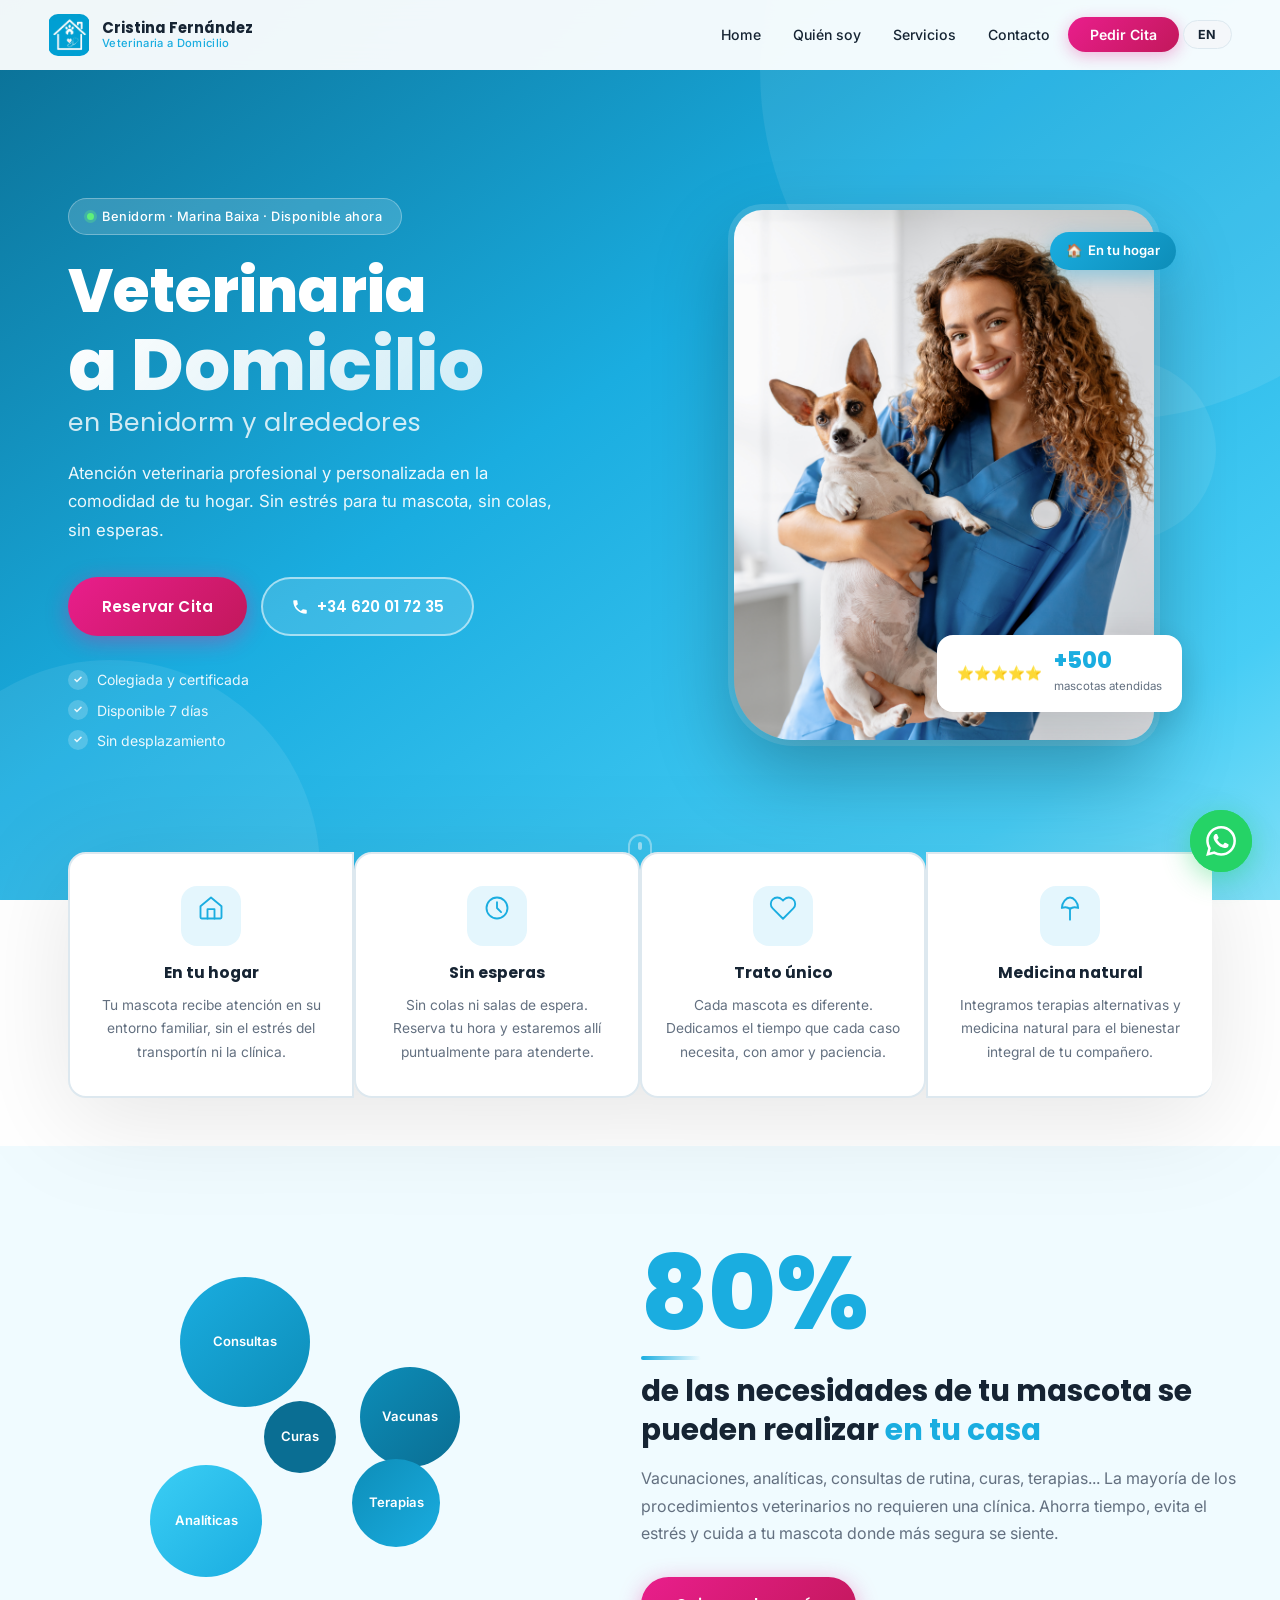
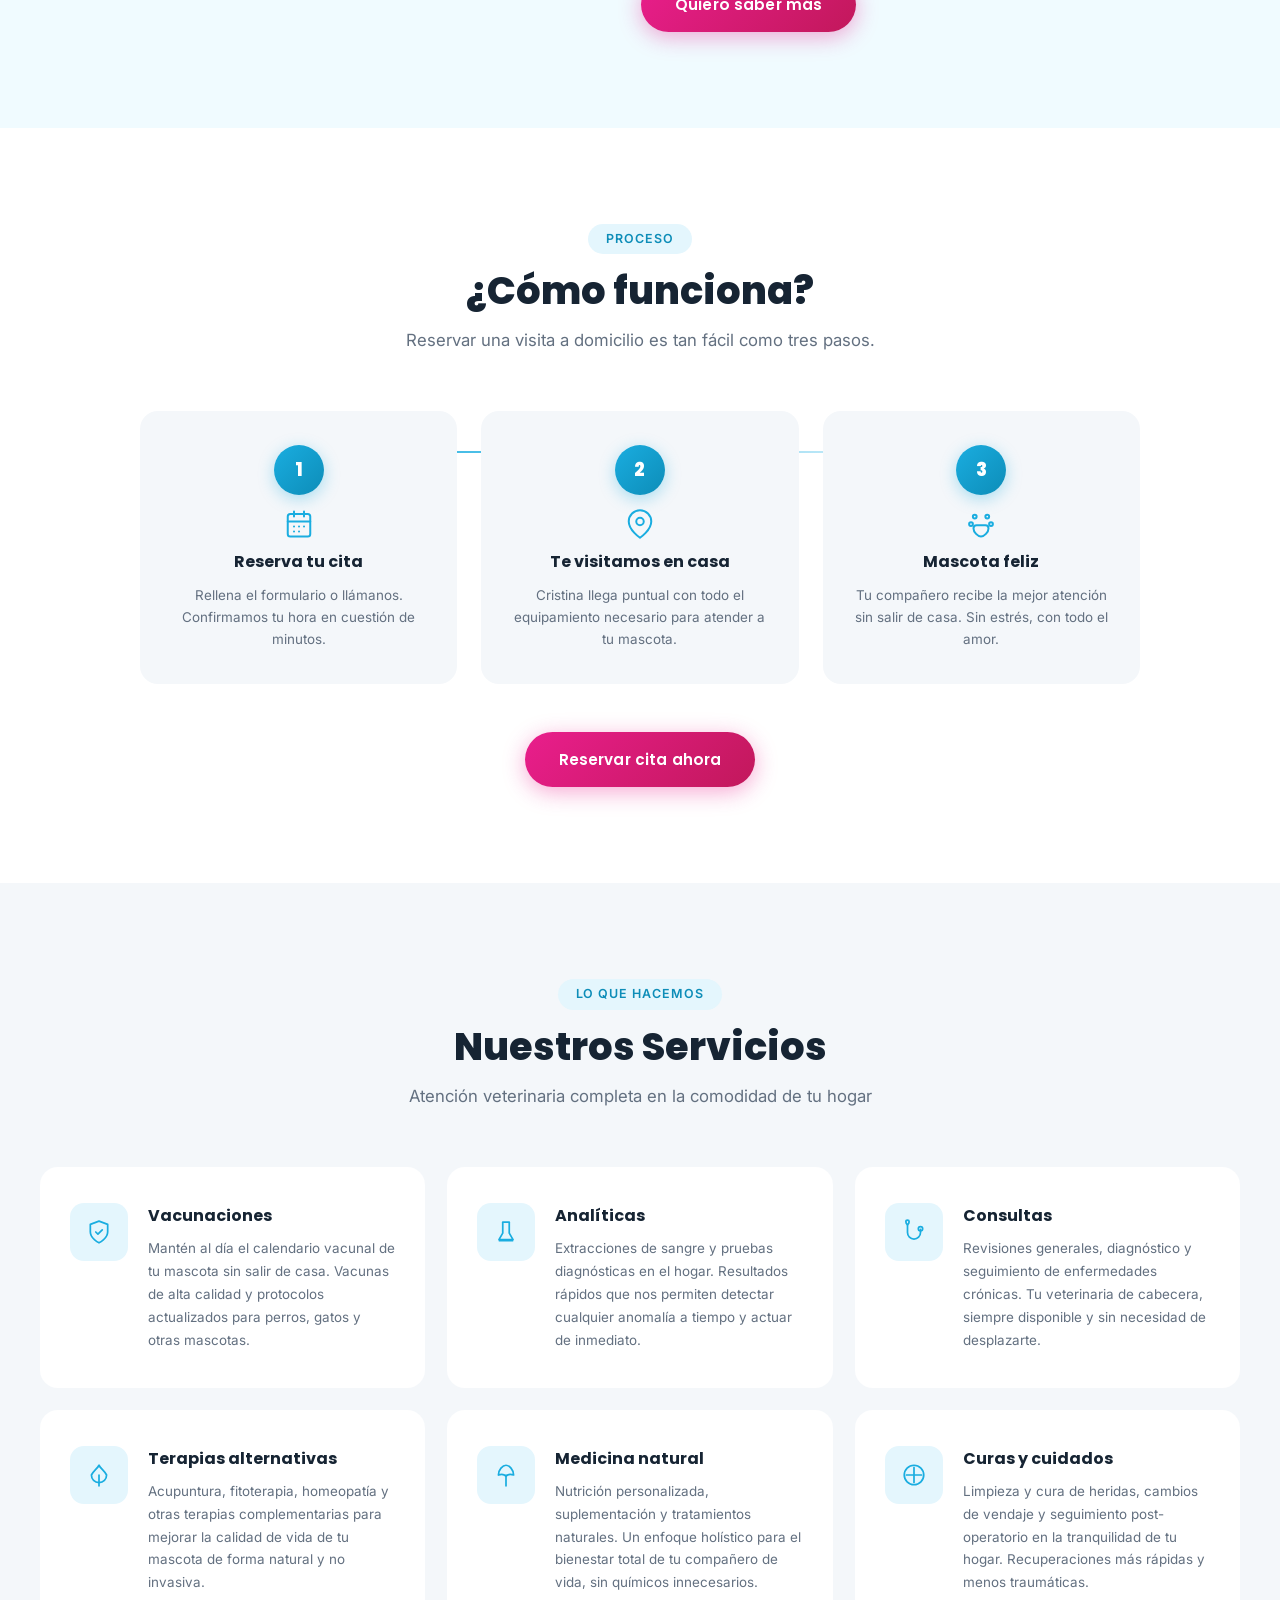
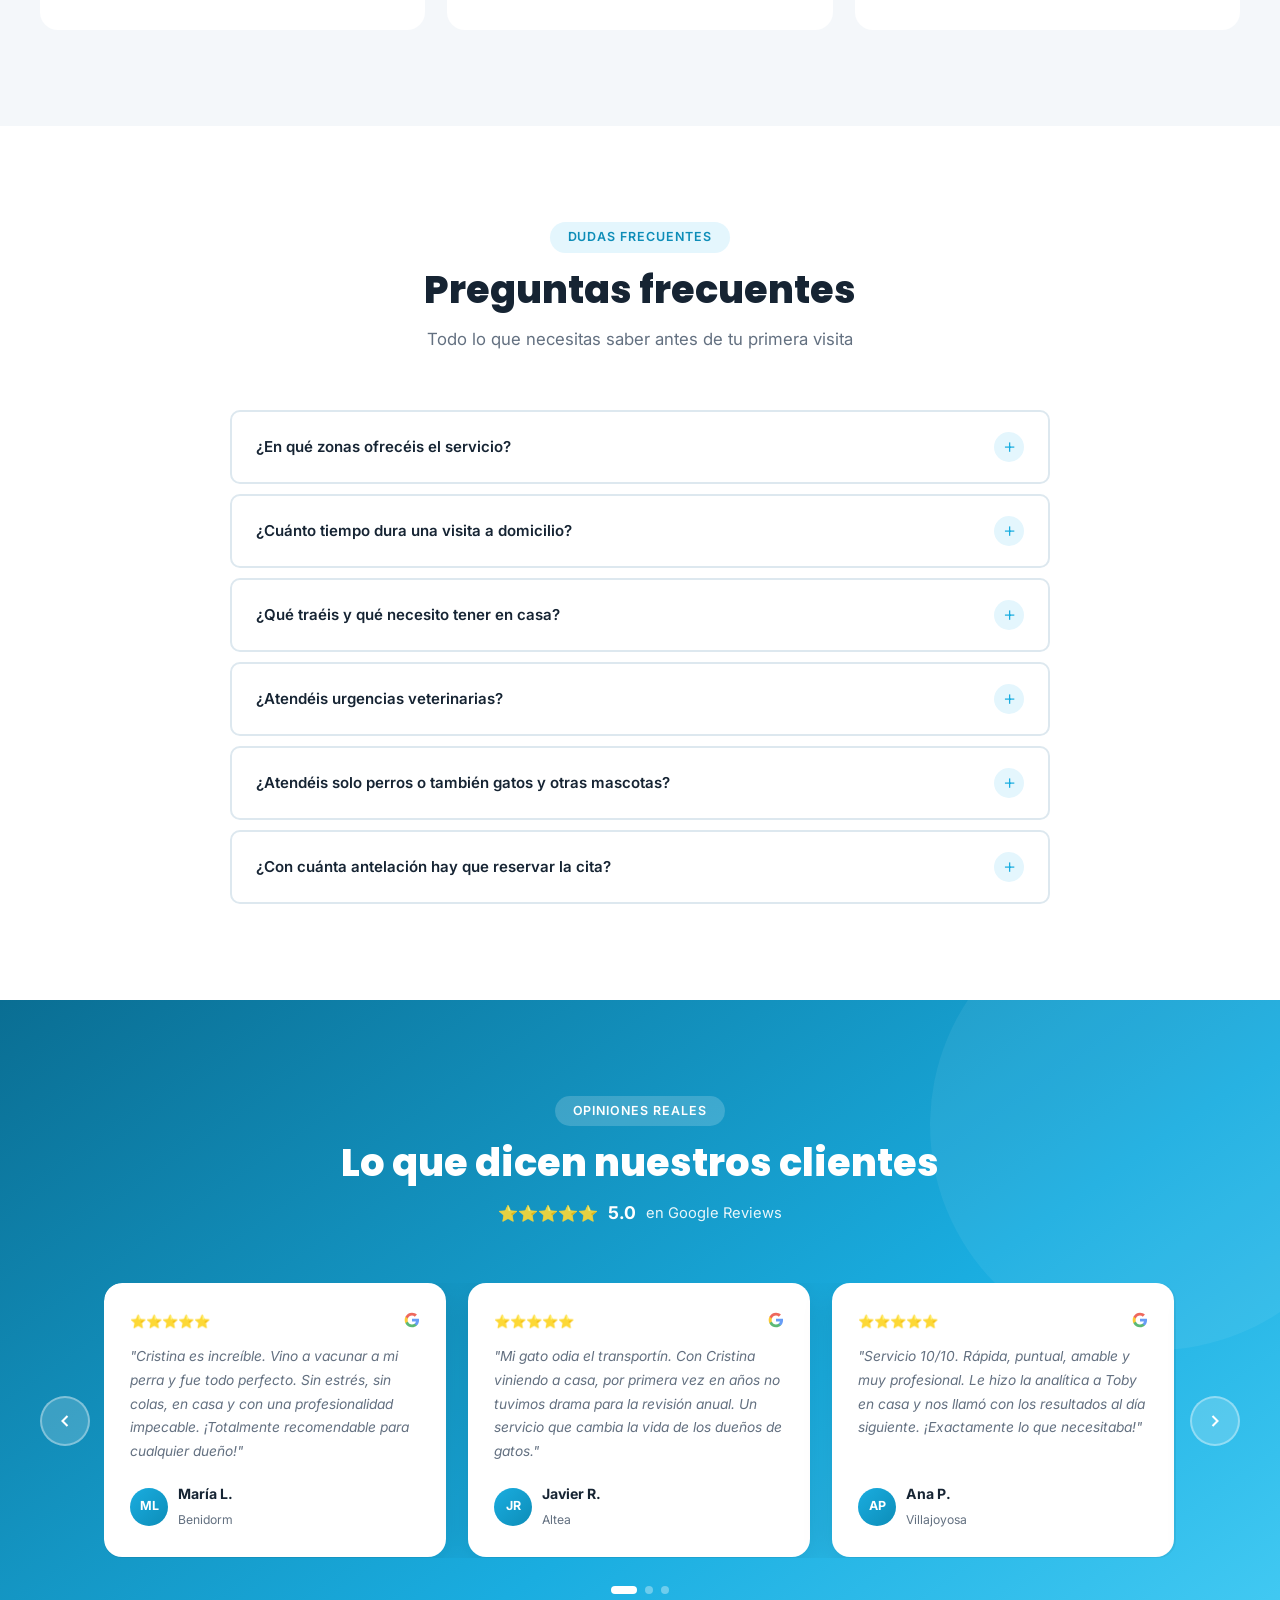
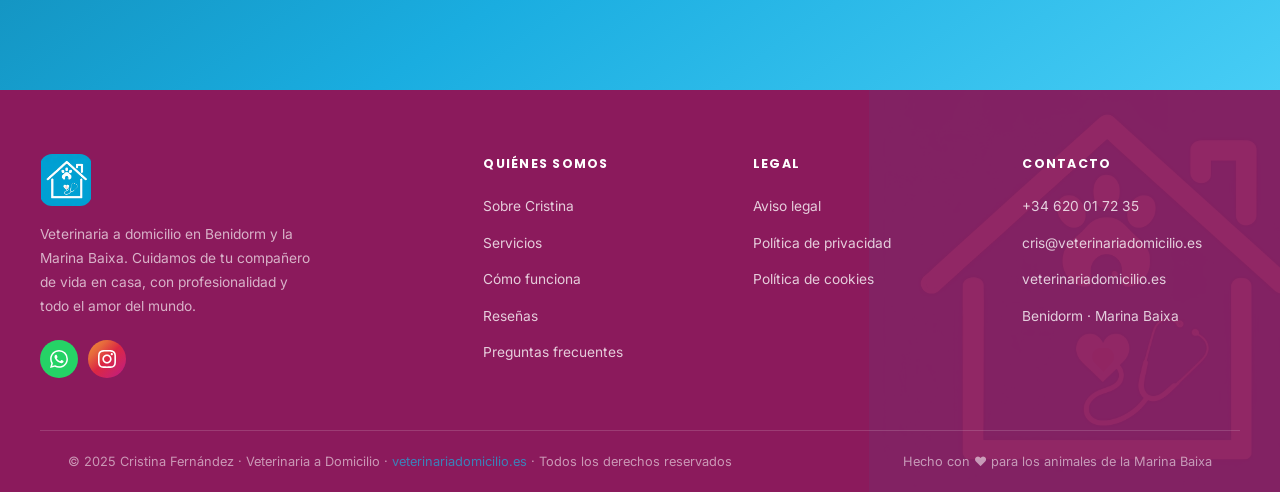
==== index.html @ 1b83cecb "Replace emoji icons with professional SVG line icons" ====
<!DOCTYPE html>
<html lang="es">
<head>
  <meta charset="UTF-8">
  <meta name="viewport" content="width=device-width, initial-scale=1.0">
  <title>Veterinaria a Domicilio Benidorm | Cristina Fernández | Marina Baixa</title>
  <meta name="description" content="Veterinaria a domicilio en Benidorm, Altea, Calpe, Villajoyosa y Marina Baixa. Consultas, vacunaciones, analíticas, terapias alternativas. Cristina Fernández. +34 620 01 72 35">
  <meta name="keywords" content="veterinaria domicilio benidorm, veterinaria casa benidorm, vets al home benidorm, veterinaria altea, veterinaria calpe, marina baixa">
  <meta property="og:title" content="Veterinaria a Domicilio Benidorm | Cristina Fernández">
  <meta property="og:description" content="Atención veterinaria profesional en la comodidad de tu hogar. Sin estrés para tu mascota.">
  <meta property="og:image" content="img/cristina.jpg">
  <link rel="canonical" href="https://www.veterinariadomicilio.es">
  <link rel="preconnect" href="https://fonts.googleapis.com">
  <link rel="preconnect" href="https://fonts.gstatic.com" crossorigin>
  <link href="https://fonts.googleapis.com/css2?family=Poppins:wght@300;400;500;600;700;800&family=Inter:wght@300;400;500;600&display=swap" rel="stylesheet">
  <link rel="stylesheet" href="css/style.css">
</head>
<body>

  <!-- ===== NAVBAR ===== -->
  <nav class="navbar" id="navbar">
    <div class="nav-container">
      <a href="#inicio" class="nav-logo">
        <img src="img/logo.jpg" alt="Veterinaria a Domicilio" class="logo-img">
        <div class="logo-text">
          <span class="logo-name">Cristina Fernández</span>
          <span class="logo-sub">Veterinaria a Domicilio</span>
        </div>
      </a>
      <ul class="nav-links" id="navLinks">
        <li><a href="index.html" data-es="Home" data-en="Home">Home</a></li>
        <li><a href="quien-soy.html" data-es="Quién soy" data-en="About me">Quién soy</a></li>
        <li><a href="servicios.html" data-es="Servicios" data-en="Services">Servicios</a></li>
        <li><a href="contacto.html" data-es="Contacto" data-en="Contact">Contacto</a></li>
        <li><a href="contacto.html" class="nav-cta" data-es="Pedir Cita" data-en="Book Now">Pedir Cita</a></li>
        <li class="lang-item">
          <button class="lang-btn" id="langBtn" aria-label="Cambiar idioma">EN</button>
        </li>
      </ul>
      <button class="hamburger" id="hamburger" aria-label="Abrir menú">
        <span></span><span></span><span></span>
      </button>
    </div>
  </nav>

  <!-- ===== HERO ===== -->
  <section class="hero" id="inicio">
    <div class="hero-shapes">
      <div class="hshape hshape-1"></div>
      <div class="hshape hshape-2"></div>
      <div class="hshape hshape-3"></div>
    </div>
    <div class="hero-container">
      <div class="hero-content">
        <div class="hero-pill">
          <span class="pill-dot"></span>
          <span data-es="Benidorm · Marina Baixa · Disponible ahora" data-en="Benidorm · Marina Baixa · Available now">Benidorm · Marina Baixa · Disponible ahora</span>
        </div>
        <h1 class="hero-title">
          <span data-es="Veterinaria" data-en="Veterinary">Veterinaria</span>
          <em data-es="a Domicilio" data-en="at Home">a Domicilio</em>
          <small data-es="en Benidorm y alrededores" data-en="in Benidorm & surroundings">en Benidorm y alrededores</small>
        </h1>
        <p class="hero-desc" data-es="Atención veterinaria profesional y personalizada en la comodidad de tu hogar. Sin estrés para tu mascota, sin colas, sin esperas." data-en="Professional, personalised veterinary care in the comfort of your home. No stress for your pet, no queues, no waiting.">
          Atención veterinaria profesional y personalizada en la comodidad de tu hogar. Sin estrés para tu mascota, sin colas, sin esperas.
        </p>
        <div class="hero-actions">
          <a href="#contacto" class="btn-primary pulse-btn" data-es="Reservar Cita" data-en="Book Appointment">Reservar Cita</a>
          <a href="tel:+34620017235" class="btn-ghost">
            <svg width="18" height="18" viewBox="0 0 24 24" fill="currentColor"><path d="M6.6 10.8c1.4 2.8 3.8 5.1 6.6 6.6l2.2-2.2c.3-.3.7-.4 1-.2 1.1.4 2.3.6 3.6.6.6 0 1 .4 1 1V20c0 .6-.4 1-1 1-9.4 0-17-7.6-17-17 0-.6.4-1 1-1h3.5c.6 0 1 .4 1 1 0 1.3.2 2.5.6 3.6.1.3 0 .7-.2 1L6.6 10.8z"/></svg>
            +34 620 01 72 35
          </a>
        </div>
        <div class="hero-checks">
          <div class="hcheck"><span class="hcheck-icon">✓</span><span data-es="Colegiada y certificada" data-en="Licensed & certified">Colegiada y certificada</span></div>
          <div class="hcheck"><span class="hcheck-icon">✓</span><span data-es="Disponible 7 días" data-en="Available 7 days">Disponible 7 días</span></div>
          <div class="hcheck"><span class="hcheck-icon">✓</span><span data-es="Sin desplazamiento" data-en="No travel for you">Sin desplazamiento</span></div>
        </div>
      </div>
      <div class="hero-image">
        <div class="hero-img-frame">
          <img src="img/cristina.jpg" alt="Cristina Fernández, Veterinaria a Domicilio en Benidorm" class="hero-photo">
          <div class="hero-badge">
            <div class="badge-stars">⭐⭐⭐⭐⭐</div>
            <div class="badge-info">
              <strong>+500</strong>
              <span data-es="mascotas atendidas" data-en="pets treated">mascotas atendidas</span>
            </div>
          </div>
          <div class="hero-badge-2">
            <span class="badge2-icon">🏠</span>
            <span data-es="En tu hogar" data-en="At home">En tu hogar</span>
          </div>
        </div>
      </div>
    </div>
    <div class="hero-scroll-hint">
      <div class="scroll-mouse"><div class="scroll-wheel"></div></div>
    </div>
  </section>

  <!-- ===== VALUES ===== -->
  <section class="values" id="valores">
    <div class="values-container">
      <div class="value-card reveal" style="--delay:0ms">
        <div class="value-icon-wrap"><span class="value-icon"><svg width="28" height="28" viewBox="0 0 24 24" fill="none" stroke="currentColor" stroke-width="1.6" stroke-linecap="round" stroke-linejoin="round"><path d="M3 10.5L12 3l9 7.5V20a1 1 0 01-1 1H4a1 1 0 01-1-1v-9.5z"/><path d="M9 21V13h6v8"/></svg></span></div>
        <h3 data-es="En tu hogar" data-en="At your home">En tu hogar</h3>
        <p data-es="Tu mascota recibe atención en su entorno familiar, sin el estrés del transportín ni la clínica." data-en="Your pet receives care in their familiar environment, without the stress of travel or the clinic.">Tu mascota recibe atención en su entorno familiar, sin el estrés del transportín ni la clínica.</p>
      </div>
      <div class="value-card reveal" style="--delay:80ms">
        <div class="value-icon-wrap"><span class="value-icon"><svg width="28" height="28" viewBox="0 0 24 24" fill="none" stroke="currentColor" stroke-width="1.6" stroke-linecap="round" stroke-linejoin="round"><circle cx="12" cy="12" r="9"/><path d="M12 7v5l3.5 3.5"/></svg></span></div>
        <h3 data-es="Sin esperas" data-en="No waiting">Sin esperas</h3>
        <p data-es="Sin colas ni salas de espera. Reserva tu hora y estaremos allí puntualmente para atenderte." data-en="No queues or waiting rooms. Book your time and we'll be there punctually to attend to you.">Sin colas ni salas de espera. Reserva tu hora y estaremos allí puntualmente para atenderte.</p>
      </div>
      <div class="value-card reveal" style="--delay:160ms">
        <div class="value-icon-wrap"><span class="value-icon"><svg width="28" height="28" viewBox="0 0 24 24" fill="none" stroke="currentColor" stroke-width="1.6" stroke-linecap="round" stroke-linejoin="round"><path d="M20.84 4.61a5.5 5.5 0 00-7.78 0L12 5.67l-1.06-1.06a5.5 5.5 0 00-7.78 7.78l1.06 1.06L12 21.23l7.78-7.78 1.06-1.06a5.5 5.5 0 000-7.78z"/></svg></span></div>
        <h3 data-es="Trato único" data-en="Unique care">Trato único</h3>
        <p data-es="Cada mascota es diferente. Dedicamos el tiempo que cada caso necesita, con amor y paciencia." data-en="Every pet is different. We dedicate the time each case needs, with love and patience.">Cada mascota es diferente. Dedicamos el tiempo que cada caso necesita, con amor y paciencia.</p>
      </div>
      <div class="value-card reveal" style="--delay:240ms">
        <div class="value-icon-wrap"><span class="value-icon"><svg width="28" height="28" viewBox="0 0 24 24" fill="none" stroke="currentColor" stroke-width="1.6" stroke-linecap="round" stroke-linejoin="round"><path d="M12 22V12"/><path d="M5 12C5 7 9 3 12 3c3 0 7 4 7 9-2.5-1-5-1-7 1-2-2-4.5-2-7-1z"/></svg></span></div>
        <h3 data-es="Medicina natural" data-en="Natural medicine">Medicina natural</h3>
        <p data-es="Integramos terapias alternativas y medicina natural para el bienestar integral de tu compañero." data-en="We integrate alternative therapies and natural medicine for your companion's holistic wellbeing.">Integramos terapias alternativas y medicina natural para el bienestar integral de tu compañero.</p>
      </div>
    </div>
  </section>

  <!-- ===== 80% ===== -->
  <section class="eighty" id="quien-soy">
    <div class="eighty-container">
      <div class="eighty-left reveal">
        <div class="eighty-circles">
          <div class="ecircle ec1"><span data-es="Consultas" data-en="Check-ups">Consultas</span></div>
          <div class="ecircle ec2"><span data-es="Vacunas" data-en="Vaccines">Vacunas</span></div>
          <div class="ecircle ec3"><span data-es="Analíticas" data-en="Blood tests">Analíticas</span></div>
          <div class="ecircle ec4"><span data-es="Terapias" data-en="Therapies">Terapias</span></div>
          <div class="ecircle ec5"><span data-es="Curas" data-en="Wound care">Curas</span></div>
        </div>
      </div>
      <div class="eighty-right reveal" style="--delay:100ms">
        <div class="eighty-number">80%</div>
        <h2 data-es="de las necesidades de tu mascota se pueden realizar <span>en tu casa</span>" data-en="of your pet's needs can be met <span>at home</span>">
          de las necesidades de tu mascota se pueden realizar <span>en tu casa</span>
        </h2>
        <p data-es="Vacunaciones, analíticas, consultas de rutina, curas, terapias... La mayoría de los procedimientos veterinarios no requieren una clínica. Ahorra tiempo, evita el estrés y cuida a tu mascota donde más segura se siente." data-en="Vaccinations, blood tests, routine consultations, wound care, therapies... Most veterinary procedures don't require a clinic. Save time, avoid stress and care for your pet where they feel safest.">
          Vacunaciones, analíticas, consultas de rutina, curas, terapias... La mayoría de los procedimientos veterinarios no requieren una clínica. Ahorra tiempo, evita el estrés y cuida a tu mascota donde más segura se siente.
        </p>
        <a href="#contacto" class="btn-primary" data-es="Quiero saber más" data-en="I want to know more">Quiero saber más</a>
      </div>
    </div>
  </section>

  <!-- ===== CÓMO FUNCIONA ===== -->
  <section class="how" id="como-funciona">
    <div class="how-container">
      <div class="section-header">
        <div class="section-tag" data-es="Proceso" data-en="Process">Proceso</div>
        <h2 data-es="¿Cómo funciona?" data-en="How does it work?">¿Cómo funciona?</h2>
        <p data-es="Reservar una visita a domicilio es tan fácil como tres pasos." data-en="Booking a home visit is as easy as three steps.">Reservar una visita a domicilio es tan fácil como tres pasos.</p>
      </div>
      <div class="steps-wrapper">
        <div class="step reveal" style="--delay:0ms">
          <div class="step-num">1</div>
          <div class="step-icon"><svg width="30" height="30" viewBox="0 0 24 24" fill="none" stroke="currentColor" stroke-width="1.6" stroke-linecap="round" stroke-linejoin="round"><rect x="3" y="4" width="18" height="18" rx="2"/><path d="M16 2v4M8 2v4M3 10h18"/><path d="M8 14h.01M12 14h.01M16 14h.01M8 18h.01M12 18h.01"/></svg></div>
          <h3 data-es="Reserva tu cita" data-en="Book your appointment">Reserva tu cita</h3>
          <p data-es="Rellena el formulario o llámanos. Confirmamos tu hora en cuestión de minutos." data-en="Fill in the form or call us. We confirm your time in minutes.">Rellena el formulario o llámanos. Confirmamos tu hora en cuestión de minutos.</p>
          <div class="step-connector"></div>
        </div>
        <div class="step reveal" style="--delay:150ms">
          <div class="step-num">2</div>
          <div class="step-icon"><svg width="30" height="30" viewBox="0 0 24 24" fill="none" stroke="currentColor" stroke-width="1.6" stroke-linecap="round" stroke-linejoin="round"><path d="M21 10c0 7-9 13-9 13S3 17 3 10a9 9 0 0118 0z"/><circle cx="12" cy="10" r="3"/></svg></div>
          <h3 data-es="Te visitamos en casa" data-en="We visit you at home">Te visitamos en casa</h3>
          <p data-es="Cristina llega puntual con todo el equipamiento necesario para atender a tu mascota." data-en="Cristina arrives on time with all the necessary equipment to care for your pet.">Cristina llega puntual con todo el equipamiento necesario para atender a tu mascota.</p>
          <div class="step-connector"></div>
        </div>
        <div class="step reveal" style="--delay:300ms">
          <div class="step-num">3</div>
          <div class="step-icon"><svg width="30" height="30" viewBox="0 0 24 24" fill="none" stroke="currentColor" stroke-width="1.6" stroke-linecap="round" stroke-linejoin="round"><circle cx="7" cy="6" r="1.5"/><circle cx="17" cy="6" r="1.5"/><circle cx="4" cy="12" r="1.5"/><circle cx="20" cy="12" r="1.5"/><path d="M12 22c-2.5 0-6-3.5-6-6.5 0-1.5 1-2.5 2.5-2.5h7c1.5 0 2.5 1 2.5 2.5C18 18.5 14.5 22 12 22z"/></svg></div>
          <h3 data-es="Mascota feliz" data-en="Happy pet">Mascota feliz</h3>
          <p data-es="Tu compañero recibe la mejor atención sin salir de casa. Sin estrés, con todo el amor." data-en="Your companion receives the best care without leaving home. No stress, with all the love.">Tu compañero recibe la mejor atención sin salir de casa. Sin estrés, con todo el amor.</p>
        </div>
      </div>
      <div class="how-cta reveal">
        <a href="#contacto" class="btn-primary" data-es="Reservar cita ahora" data-en="Book appointment now">Reservar cita ahora</a>
      </div>
    </div>
  </section>

  <!-- ===== SERVICIOS ===== -->
  <section class="services" id="servicios">
    <div class="services-container">
      <div class="section-header">
        <div class="section-tag" data-es="Lo que hacemos" data-en="What we do">Lo que hacemos</div>
        <h2 data-es="Nuestros Servicios" data-en="Our Services">Nuestros Servicios</h2>
        <p data-es="Atención veterinaria completa en la comodidad de tu hogar" data-en="Complete veterinary care in the comfort of your home">Atención veterinaria completa en la comodidad de tu hogar</p>
      </div>
      <div class="services-grid">

        <div class="scard reveal" style="--delay:0ms">
          <div class="scard-icon"><svg width="26" height="26" viewBox="0 0 24 24" fill="none" stroke="currentColor" stroke-width="1.6" stroke-linecap="round" stroke-linejoin="round"><path d="M12 22s8-4 8-10V5l-8-3-8 3v7c0 6 8 10 8 10z"/><polyline points="9,12 11,14 15,10"/></svg></div>
          <div class="scard-body">
            <h3 data-es="Vacunaciones" data-en="Vaccinations">Vacunaciones</h3>
            <p data-es="Mantén al día el calendario vacunal de tu mascota sin salir de casa. Vacunas de alta calidad y protocolos actualizados para perros, gatos y otras mascotas." data-en="Keep your pet's vaccination schedule up to date without leaving home. High-quality vaccines and updated protocols for dogs, cats and other pets.">Mantén al día el calendario vacunal de tu mascota sin salir de casa. Vacunas de alta calidad y protocolos actualizados para perros, gatos y otras mascotas.</p>
          </div>
        </div>

        <div class="scard reveal" style="--delay:60ms">
          <div class="scard-icon"><svg width="26" height="26" viewBox="0 0 24 24" fill="none" stroke="currentColor" stroke-width="1.6" stroke-linecap="round" stroke-linejoin="round"><path d="M9 3h6v10l3.5 6H5.5L9 13V3z"/><path d="M6 20h12"/><path d="M9 3h6"/></svg></div>
          <div class="scard-body">
            <h3 data-es="Analíticas" data-en="Blood Tests">Analíticas</h3>
            <p data-es="Extracciones de sangre y pruebas diagnósticas en el hogar. Resultados rápidos que nos permiten detectar cualquier anomalía a tiempo y actuar de inmediato." data-en="Blood draws and diagnostic tests at home. Fast results that allow us to detect any abnormality in time and act immediately.">Extracciones de sangre y pruebas diagnósticas en el hogar. Resultados rápidos que nos permiten detectar cualquier anomalía a tiempo y actuar de inmediato.</p>
          </div>
        </div>

        <div class="scard reveal" style="--delay:120ms">
          <div class="scard-icon"><svg width="26" height="26" viewBox="0 0 24 24" fill="none" stroke="currentColor" stroke-width="1.6" stroke-linecap="round" stroke-linejoin="round"><path d="M4.5 2.5c0 1.5 1.5 3 1.5 3S7.5 4 7.5 2.5a1.5 1.5 0 00-3 0z"/><path d="M6 5.5v7a6 6 0 006 6 6 6 0 006-6v-3"/><circle cx="18" cy="9" r="2"/></svg></div>
          <div class="scard-body">
            <h3 data-es="Consultas" data-en="Consultations">Consultas</h3>
            <p data-es="Revisiones generales, diagnóstico y seguimiento de enfermedades crónicas. Tu veterinaria de cabecera, siempre disponible y sin necesidad de desplazarte." data-en="General check-ups, diagnosis and monitoring of chronic diseases. Your family vet, always available and without the need to travel.">Revisiones generales, diagnóstico y seguimiento de enfermedades crónicas. Tu veterinaria de cabecera, siempre disponible y sin necesidad de desplazarte.</p>
          </div>
        </div>

        <div class="scard reveal" style="--delay:180ms">
          <div class="scard-icon"><svg width="26" height="26" viewBox="0 0 24 24" fill="none" stroke="currentColor" stroke-width="1.6" stroke-linecap="round" stroke-linejoin="round"><path d="M12 3c-1.5 3-5 5-7 9 0 4 3 7 7 7s7-3 7-7c-2-4-5.5-6-7-9z"/><path d="M12 22V12"/></svg></div>
          <div class="scard-body">
            <h3 data-es="Terapias alternativas" data-en="Alternative therapies">Terapias alternativas</h3>
            <p data-es="Acupuntura, fitoterapia, homeopatía y otras terapias complementarias para mejorar la calidad de vida de tu mascota de forma natural y no invasiva." data-en="Acupuncture, herbal medicine, homeopathy and other complementary therapies to naturally and non-invasively improve your pet's quality of life.">Acupuntura, fitoterapia, homeopatía y otras terapias complementarias para mejorar la calidad de vida de tu mascota de forma natural y no invasiva.</p>
          </div>
        </div>

        <div class="scard reveal" style="--delay:240ms">
          <div class="scard-icon"><svg width="26" height="26" viewBox="0 0 24 24" fill="none" stroke="currentColor" stroke-width="1.6" stroke-linecap="round" stroke-linejoin="round"><path d="M12 22V12"/><path d="M5 12C5 7 9 3 12 3c3 0 7 4 7 9-2.5-1-5-1-7 1-2-2-4.5-2-7-1z"/></svg></div>
          <div class="scard-body">
            <h3 data-es="Medicina natural" data-en="Natural medicine">Medicina natural</h3>
            <p data-es="Nutrición personalizada, suplementación y tratamientos naturales. Un enfoque holístico para el bienestar total de tu compañero de vida, sin químicos innecesarios." data-en="Personalised nutrition, supplementation and natural treatments. A holistic approach to your life companion's total wellbeing, without unnecessary chemicals.">Nutrición personalizada, suplementación y tratamientos naturales. Un enfoque holístico para el bienestar total de tu compañero de vida, sin químicos innecesarios.</p>
          </div>
        </div>

        <div class="scard reveal" style="--delay:300ms">
          <div class="scard-icon"><svg width="26" height="26" viewBox="0 0 24 24" fill="none" stroke="currentColor" stroke-width="1.6" stroke-linecap="round" stroke-linejoin="round"><path d="M12 5v14M5 12h14"/><circle cx="12" cy="12" r="9"/></svg></div>
          <div class="scard-body">
            <h3 data-es="Curas y cuidados" data-en="Wound care">Curas y cuidados</h3>
            <p data-es="Limpieza y cura de heridas, cambios de vendaje y seguimiento post-operatorio en la tranquilidad de tu hogar. Recuperaciones más rápidas y menos traumáticas." data-en="Wound cleaning and care, bandage changes and post-operative monitoring in the tranquility of your home. Faster, less traumatic recoveries.">Limpieza y cura de heridas, cambios de vendaje y seguimiento post-operatorio en la tranquilidad de tu hogar. Recuperaciones más rápidas y menos traumáticas.</p>
          </div>
        </div>

      </div>
    </div>
  </section>

  <!-- ===== FAQ ===== -->
  <section class="faq" id="faq">
    <div class="faq-container">
      <div class="section-header">
        <div class="section-tag" data-es="Dudas frecuentes" data-en="Common questions">Dudas frecuentes</div>
        <h2 data-es="Preguntas frecuentes" data-en="Frequently asked questions">Preguntas frecuentes</h2>
        <p data-es="Todo lo que necesitas saber antes de tu primera visita" data-en="Everything you need to know before your first visit">Todo lo que necesitas saber antes de tu primera visita</p>
      </div>
      <div class="faq-list">

        <div class="faq-item">
          <button class="faq-q">
            <span data-es="¿En qué zonas ofrecéis el servicio?" data-en="In which areas do you offer the service?">¿En qué zonas ofrecéis el servicio?</span>
            <span class="faq-ico" aria-hidden="true">+</span>
          </button>
          <div class="faq-a">
            <p data-es="Cubrimos toda la Marina Baixa: Benidorm, Altea, Villajoyosa, Calpe, Albir, La Nucia, Alfaz del Pi y municipios cercanos. ¿No estás seguro/a de si llegamos a tu zona? Consúltanos sin compromiso." data-en="We cover the entire Marina Baixa: Benidorm, Altea, Villajoyosa, Calpe, Albir, La Nucia, Alfaz del Pi and nearby municipalities. Not sure if we cover your area? Ask us without obligation.">Cubrimos toda la Marina Baixa: Benidorm, Altea, Villajoyosa, Calpe, Albir, La Nucia, Alfaz del Pi y municipios cercanos. ¿No estás seguro/a de si llegamos a tu zona? Consúltanos sin compromiso.</p>
          </div>
        </div>

        <div class="faq-item">
          <button class="faq-q">
            <span data-es="¿Cuánto tiempo dura una visita a domicilio?" data-en="How long does a home visit last?">¿Cuánto tiempo dura una visita a domicilio?</span>
            <span class="faq-ico" aria-hidden="true">+</span>
          </button>
          <div class="faq-a">
            <p data-es="Dependiendo del servicio, entre 30 y 60 minutos. Al no tener sala de espera ni urgencias de clínica que gestionar, podemos dedicarte todo el tiempo necesario sin prisas." data-en="Depending on the service, between 30 and 60 minutes. As we have no waiting room or clinic emergencies to manage, we can dedicate all the necessary time without rushing.">Dependiendo del servicio, entre 30 y 60 minutos. Al no tener sala de espera ni urgencias de clínica que gestionar, podemos dedicarte todo el tiempo necesario sin prisas.</p>
          </div>
        </div>

        <div class="faq-item">
          <button class="faq-q">
            <span data-es="¿Qué traéis y qué necesito tener en casa?" data-en="What do you bring and what do I need at home?">¿Qué traéis y qué necesito tener en casa?</span>
            <span class="faq-ico" aria-hidden="true">+</span>
          </button>
          <div class="faq-a">
            <p data-es="Cristina llega con todo el equipamiento necesario: vacunas, material para analíticas, instrumentos de diagnóstico, material de curas, etc. Tú solo necesitas tener a tu mascota tranquila y un espacio limpio donde trabajar." data-en="Cristina arrives with all the necessary equipment: vaccines, blood test materials, diagnostic instruments, wound care materials, etc. You just need your pet to be calm and a clean space to work in.">Cristina llega con todo el equipamiento necesario: vacunas, material para analíticas, instrumentos de diagnóstico, material de curas, etc. Tú solo necesitas tener a tu mascota tranquila y un espacio limpio donde trabajar.</p>
          </div>
        </div>

        <div class="faq-item">
          <button class="faq-q">
            <span data-es="¿Atendéis urgencias veterinarias?" data-en="Do you handle veterinary emergencies?">¿Atendéis urgencias veterinarias?</span>
            <span class="faq-ico" aria-hidden="true">+</span>
          </button>
          <div class="faq-a">
            <p data-es="Para urgencias leves podemos intentar atender con la mayor brevedad posible. Sin embargo, en casos graves (traumatismos, cirugía urgente, UCI) recomendamos acudir directamente a una clínica veterinaria de urgencias, que dispone del equipamiento quirúrgico necesario." data-en="For minor emergencies we can try to attend as quickly as possible. However, for serious cases (trauma, urgent surgery, ICU) we recommend going directly to an emergency veterinary clinic, which has the necessary surgical equipment.">Para urgencias leves podemos intentar atender con la mayor brevedad posible. Sin embargo, en casos graves (traumatismos, cirugía urgente, UCI) recomendamos acudir directamente a una clínica veterinaria de urgencias, que dispone del equipamiento quirúrgico necesario.</p>
          </div>
        </div>

        <div class="faq-item">
          <button class="faq-q">
            <span data-es="¿Atendéis solo perros o también gatos y otras mascotas?" data-en="Do you treat only dogs or also cats and other pets?">¿Atendéis solo perros o también gatos y otras mascotas?</span>
            <span class="faq-ico" aria-hidden="true">+</span>
          </button>
          <div class="faq-a">
            <p data-es="¡Atendemos a todo tipo de mascotas! Perros, gatos, conejos y pequeños animales. Los gatos especialmente se benefician muchísimo de la atención domiciliaria, ya que el estrés del transportín y la clínica puede ser enorme para ellos." data-en="We treat all kinds of pets! Dogs, cats, rabbits and small animals. Cats especially benefit enormously from home care, as the stress of the carrier and the clinic can be huge for them.">¡Atendemos a todo tipo de mascotas! Perros, gatos, conejos y pequeños animales. Los gatos especialmente se benefician muchísimo de la atención domiciliaria, ya que el estrés del transportín y la clínica puede ser enorme para ellos.</p>
          </div>
        </div>

        <div class="faq-item">
          <button class="faq-q">
            <span data-es="¿Con cuánta antelación hay que reservar la cita?" data-en="How far in advance do I need to book?">¿Con cuánta antelación hay que reservar la cita?</span>
            <span class="faq-ico" aria-hidden="true">+</span>
          </button>
          <div class="faq-a">
            <p data-es="Intentamos atender en el menor tiempo posible. En muchos casos podemos ofrecerte cita el mismo día o al siguiente. Te recomendamos contactar con 24-48h de antelación para garantizar disponibilidad en el horario que prefieras." data-en="We try to attend in the shortest possible time. In many cases we can offer you an appointment the same day or the next day. We recommend contacting us 24-48h in advance to guarantee availability at your preferred time.">Intentamos atender en el menor tiempo posible. En muchos casos podemos ofrecerte cita el mismo día o al siguiente. Te recomendamos contactar con 24-48h de antelación para garantizar disponibilidad en el horario que prefieras.</p>
          </div>
        </div>

      </div>
    </div>
  </section>

  <!-- ===== RESEÑAS ===== -->
  <section class="reviews" id="resenas">
    <div class="reviews-container">
      <div class="section-header">
        <div class="section-tag light" data-es="Opiniones reales" data-en="Real opinions">Opiniones reales</div>
        <h2 data-es="Lo que dicen nuestros clientes" data-en="What our clients say">Lo que dicen nuestros clientes</h2>
        <div class="reviews-rating">
          <span class="rating-stars">⭐⭐⭐⭐⭐</span>
          <strong>5.0</strong>
          <span data-es="en Google Reviews" data-en="on Google Reviews">en Google Reviews</span>
        </div>
      </div>
      <div class="carousel-wrapper">
        <button class="car-btn car-prev" id="prevBtn" aria-label="Anterior">
          <svg width="20" height="20" viewBox="0 0 24 24" fill="none" stroke="currentColor" stroke-width="2.5"><polyline points="15,18 9,12 15,6"/></svg>
        </button>
        <div class="car-track-wrap">
          <div class="car-track" id="carTrack">

            <div class="rcard">
              <div class="rcard-top">
                <div class="rcard-stars">⭐⭐⭐⭐⭐</div>
                <div class="rcard-google"><svg width="16" height="16" viewBox="0 0 24 24"><path fill="#4285F4" d="M22.56 12.25c0-.78-.07-1.53-.2-2.25H12v4.26h5.92c-.26 1.37-1.04 2.53-2.21 3.31v2.77h3.57c2.08-1.92 3.28-4.74 3.28-8.09z"/><path fill="#34A853" d="M12 23c2.97 0 5.46-.98 7.28-2.66l-3.57-2.77c-.98.66-2.23 1.06-3.71 1.06-2.86 0-5.29-1.93-6.16-4.53H2.18v2.84C3.99 20.53 7.7 23 12 23z"/><path fill="#FBBC05" d="M5.84 14.09c-.22-.66-.35-1.36-.35-2.09s.13-1.43.35-2.09V7.07H2.18C1.43 8.55 1 10.22 1 12s.43 3.45 1.18 4.93l2.85-2.22.81-.62z"/><path fill="#EA4335" d="M12 5.38c1.62 0 3.06.56 4.21 1.64l3.15-3.15C17.45 2.09 14.97 1 12 1 7.7 1 3.99 3.47 2.18 7.07l3.66 2.84c.87-2.6 3.3-4.53 6.16-4.53z"/></svg></div>
              </div>
              <p>"Cristina es increíble. Vino a vacunar a mi perra y fue todo perfecto. Sin estrés, sin colas, en casa y con una profesionalidad impecable. ¡Totalmente recomendable para cualquier dueño!"</p>
              <div class="rcard-author">
                <div class="rcard-avatar">ML</div>
                <div><strong>María L.</strong><span>Benidorm</span></div>
              </div>
            </div>

            <div class="rcard">
              <div class="rcard-top">
                <div class="rcard-stars">⭐⭐⭐⭐⭐</div>
                <div class="rcard-google"><svg width="16" height="16" viewBox="0 0 24 24"><path fill="#4285F4" d="M22.56 12.25c0-.78-.07-1.53-.2-2.25H12v4.26h5.92c-.26 1.37-1.04 2.53-2.21 3.31v2.77h3.57c2.08-1.92 3.28-4.74 3.28-8.09z"/><path fill="#34A853" d="M12 23c2.97 0 5.46-.98 7.28-2.66l-3.57-2.77c-.98.66-2.23 1.06-3.71 1.06-2.86 0-5.29-1.93-6.16-4.53H2.18v2.84C3.99 20.53 7.7 23 12 23z"/><path fill="#FBBC05" d="M5.84 14.09c-.22-.66-.35-1.36-.35-2.09s.13-1.43.35-2.09V7.07H2.18C1.43 8.55 1 10.22 1 12s.43 3.45 1.18 4.93l2.85-2.22.81-.62z"/><path fill="#EA4335" d="M12 5.38c1.62 0 3.06.56 4.21 1.64l3.15-3.15C17.45 2.09 14.97 1 12 1 7.7 1 3.99 3.47 2.18 7.07l3.66 2.84c.87-2.6 3.3-4.53 6.16-4.53z"/></svg></div>
              </div>
              <p>"Mi gato odia el transportín. Con Cristina viniendo a casa, por primera vez en años no tuvimos drama para la revisión anual. Un servicio que cambia la vida de los dueños de gatos."</p>
              <div class="rcard-author">
                <div class="rcard-avatar">JR</div>
                <div><strong>Javier R.</strong><span>Altea</span></div>
              </div>
            </div>

            <div class="rcard">
              <div class="rcard-top">
                <div class="rcard-stars">⭐⭐⭐⭐⭐</div>
                <div class="rcard-google"><svg width="16" height="16" viewBox="0 0 24 24"><path fill="#4285F4" d="M22.56 12.25c0-.78-.07-1.53-.2-2.25H12v4.26h5.92c-.26 1.37-1.04 2.53-2.21 3.31v2.77h3.57c2.08-1.92 3.28-4.74 3.28-8.09z"/><path fill="#34A853" d="M12 23c2.97 0 5.46-.98 7.28-2.66l-3.57-2.77c-.98.66-2.23 1.06-3.71 1.06-2.86 0-5.29-1.93-6.16-4.53H2.18v2.84C3.99 20.53 7.7 23 12 23z"/><path fill="#FBBC05" d="M5.84 14.09c-.22-.66-.35-1.36-.35-2.09s.13-1.43.35-2.09V7.07H2.18C1.43 8.55 1 10.22 1 12s.43 3.45 1.18 4.93l2.85-2.22.81-.62z"/><path fill="#EA4335" d="M12 5.38c1.62 0 3.06.56 4.21 1.64l3.15-3.15C17.45 2.09 14.97 1 12 1 7.7 1 3.99 3.47 2.18 7.07l3.66 2.84c.87-2.6 3.3-4.53 6.16-4.53z"/></svg></div>
              </div>
              <p>"Servicio 10/10. Rápida, puntual, amable y muy profesional. Le hizo la analítica a Toby en casa y nos llamó con los resultados al día siguiente. ¡Exactamente lo que necesitaba!"</p>
              <div class="rcard-author">
                <div class="rcard-avatar">AP</div>
                <div><strong>Ana P.</strong><span>Villajoyosa</span></div>
              </div>
            </div>

            <div class="rcard">
              <div class="rcard-top">
                <div class="rcard-stars">⭐⭐⭐⭐⭐</div>
                <div class="rcard-google"><svg width="16" height="16" viewBox="0 0 24 24"><path fill="#4285F4" d="M22.56 12.25c0-.78-.07-1.53-.2-2.25H12v4.26h5.92c-.26 1.37-1.04 2.53-2.21 3.31v2.77h3.57c2.08-1.92 3.28-4.74 3.28-8.09z"/><path fill="#34A853" d="M12 23c2.97 0 5.46-.98 7.28-2.66l-3.57-2.77c-.98.66-2.23 1.06-3.71 1.06-2.86 0-5.29-1.93-6.16-4.53H2.18v2.84C3.99 20.53 7.7 23 12 23z"/><path fill="#FBBC05" d="M5.84 14.09c-.22-.66-.35-1.36-.35-2.09s.13-1.43.35-2.09V7.07H2.18C1.43 8.55 1 10.22 1 12s.43 3.45 1.18 4.93l2.85-2.22.81-.62z"/><path fill="#EA4335" d="M12 5.38c1.62 0 3.06.56 4.21 1.64l3.15-3.15C17.45 2.09 14.97 1 12 1 7.7 1 3.99 3.47 2.18 7.07l3.66 2.84c.87-2.6 3.3-4.53 6.16-4.53z"/></svg></div>
              </div>
              <p>"Llevaba tiempo buscando veterinaria a domicilio en la zona y Cristina superó todas mis expectativas. Muy cuidadosa con mi perrita mayor que tiene movilidad reducida."</p>
              <div class="rcard-author">
                <div class="rcard-avatar">SG</div>
                <div><strong>Sofía G.</strong><span>Calpe</span></div>
              </div>
            </div>

            <div class="rcard">
              <div class="rcard-top">
                <div class="rcard-stars">⭐⭐⭐⭐⭐</div>
                <div class="rcard-google"><svg width="16" height="16" viewBox="0 0 24 24"><path fill="#4285F4" d="M22.56 12.25c0-.78-.07-1.53-.2-2.25H12v4.26h5.92c-.26 1.37-1.04 2.53-2.21 3.31v2.77h3.57c2.08-1.92 3.28-4.74 3.28-8.09z"/><path fill="#34A853" d="M12 23c2.97 0 5.46-.98 7.28-2.66l-3.57-2.77c-.98.66-2.23 1.06-3.71 1.06-2.86 0-5.29-1.93-6.16-4.53H2.18v2.84C3.99 20.53 7.7 23 12 23z"/><path fill="#FBBC05" d="M5.84 14.09c-.22-.66-.35-1.36-.35-2.09s.13-1.43.35-2.09V7.07H2.18C1.43 8.55 1 10.22 1 12s.43 3.45 1.18 4.93l2.85-2.22.81-.62z"/><path fill="#EA4335" d="M12 5.38c1.62 0 3.06.56 4.21 1.64l3.15-3.15C17.45 2.09 14.97 1 12 1 7.7 1 3.99 3.47 2.18 7.07l3.66 2.84c.87-2.6 3.3-4.53 6.16-4.53z"/></svg></div>
              </div>
              <p>"Cristina nos ayudó con terapias alternativas para nuestro perro con artritis crónica. La mejoría ha sido notable. Una profesional con mucho conocimiento y aún más cariño."</p>
              <div class="rcard-author">
                <div class="rcard-avatar">PM</div>
                <div><strong>Pedro M.</strong><span>Albir</span></div>
              </div>
            </div>

            <div class="rcard">
              <div class="rcard-top">
                <div class="rcard-stars">⭐⭐⭐⭐⭐</div>
                <div class="rcard-google"><svg width="16" height="16" viewBox="0 0 24 24"><path fill="#4285F4" d="M22.56 12.25c0-.78-.07-1.53-.2-2.25H12v4.26h5.92c-.26 1.37-1.04 2.53-2.21 3.31v2.77h3.57c2.08-1.92 3.28-4.74 3.28-8.09z"/><path fill="#34A853" d="M12 23c2.97 0 5.46-.98 7.28-2.66l-3.57-2.77c-.98.66-2.23 1.06-3.71 1.06-2.86 0-5.29-1.93-6.16-4.53H2.18v2.84C3.99 20.53 7.7 23 12 23z"/><path fill="#FBBC05" d="M5.84 14.09c-.22-.66-.35-1.36-.35-2.09s.13-1.43.35-2.09V7.07H2.18C1.43 8.55 1 10.22 1 12s.43 3.45 1.18 4.93l2.85-2.22.81-.62z"/><path fill="#EA4335" d="M12 5.38c1.62 0 3.06.56 4.21 1.64l3.15-3.15C17.45 2.09 14.97 1 12 1 7.7 1 3.99 3.47 2.18 7.07l3.66 2.84c.87-2.6 3.3-4.53 6.16-4.53z"/></svg></div>
              </div>
              <p>"What a fantastic service! Cristina came to our home in Benidorm to vaccinate our two dogs. Very professional, kind and speaks good English. Highly recommended for expats!"</p>
              <div class="rcard-author">
                <div class="rcard-avatar">JB</div>
                <div><strong>James B.</strong><span>Benidorm</span></div>
              </div>
            </div>

            <div class="rcard">
              <div class="rcard-top">
                <div class="rcard-stars">⭐⭐⭐⭐⭐</div>
                <div class="rcard-google"><svg width="16" height="16" viewBox="0 0 24 24"><path fill="#4285F4" d="M22.56 12.25c0-.78-.07-1.53-.2-2.25H12v4.26h5.92c-.26 1.37-1.04 2.53-2.21 3.31v2.77h3.57c2.08-1.92 3.28-4.74 3.28-8.09z"/><path fill="#34A853" d="M12 23c2.97 0 5.46-.98 7.28-2.66l-3.57-2.77c-.98.66-2.23 1.06-3.71 1.06-2.86 0-5.29-1.93-6.16-4.53H2.18v2.84C3.99 20.53 7.7 23 12 23z"/><path fill="#FBBC05" d="M5.84 14.09c-.22-.66-.35-1.36-.35-2.09s.13-1.43.35-2.09V7.07H2.18C1.43 8.55 1 10.22 1 12s.43 3.45 1.18 4.93l2.85-2.22.81-.62z"/><path fill="#EA4335" d="M12 5.38c1.62 0 3.06.56 4.21 1.64l3.15-3.15C17.45 2.09 14.97 1 12 1 7.7 1 3.99 3.47 2.18 7.07l3.66 2.84c.87-2.6 3.3-4.53 6.16-4.53z"/></svg></div>
              </div>
              <p>"Llamé un martes por la mañana y ese mismo día por la tarde Cristina estaba en casa. Rapidez y eficiencia total. Le hizo una cura a mi gata que no para quieta y lo llevó de maravilla."</p>
              <div class="rcard-author">
                <div class="rcard-avatar">LF</div>
                <div><strong>Laura F.</strong><span>La Nucia</span></div>
              </div>
            </div>

            <div class="rcard">
              <div class="rcard-top">
                <div class="rcard-stars">⭐⭐⭐⭐⭐</div>
                <div class="rcard-google"><svg width="16" height="16" viewBox="0 0 24 24"><path fill="#4285F4" d="M22.56 12.25c0-.78-.07-1.53-.2-2.25H12v4.26h5.92c-.26 1.37-1.04 2.53-2.21 3.31v2.77h3.57c2.08-1.92 3.28-4.74 3.28-8.09z"/><path fill="#34A853" d="M12 23c2.97 0 5.46-.98 7.28-2.66l-3.57-2.77c-.98.66-2.23 1.06-3.71 1.06-2.86 0-5.29-1.93-6.16-4.53H2.18v2.84C3.99 20.53 7.7 23 12 23z"/><path fill="#FBBC05" d="M5.84 14.09c-.22-.66-.35-1.36-.35-2.09s.13-1.43.35-2.09V7.07H2.18C1.43 8.55 1 10.22 1 12s.43 3.45 1.18 4.93l2.85-2.22.81-.62z"/><path fill="#EA4335" d="M12 5.38c1.62 0 3.06.56 4.21 1.64l3.15-3.15C17.45 2.09 14.97 1 12 1 7.7 1 3.99 3.47 2.18 7.07l3.66 2.84c.87-2.6 3.3-4.53 6.16-4.53z"/></svg></div>
              </div>
              <p>"Muy contenta con el servicio. Cristina me explicó todo con mucha paciencia y me dio consejos sobre alimentación natural para mi gato. Se nota que le apasiona lo que hace."</p>
              <div class="rcard-author">
                <div class="rcard-avatar">CR</div>
                <div><strong>Carmen R.</strong><span>Alfaz del Pi</span></div>
              </div>
            </div>

            <div class="rcard">
              <div class="rcard-top">
                <div class="rcard-stars">⭐⭐⭐⭐⭐</div>
                <div class="rcard-google"><svg width="16" height="16" viewBox="0 0 24 24"><path fill="#4285F4" d="M22.56 12.25c0-.78-.07-1.53-.2-2.25H12v4.26h5.92c-.26 1.37-1.04 2.53-2.21 3.31v2.77h3.57c2.08-1.92 3.28-4.74 3.28-8.09z"/><path fill="#34A853" d="M12 23c2.97 0 5.46-.98 7.28-2.66l-3.57-2.77c-.98.66-2.23 1.06-3.71 1.06-2.86 0-5.29-1.93-6.16-4.53H2.18v2.84C3.99 20.53 7.7 23 12 23z"/><path fill="#FBBC05" d="M5.84 14.09c-.22-.66-.35-1.36-.35-2.09s.13-1.43.35-2.09V7.07H2.18C1.43 8.55 1 10.22 1 12s.43 3.45 1.18 4.93l2.85-2.22.81-.62z"/><path fill="#EA4335" d="M12 5.38c1.62 0 3.06.56 4.21 1.64l3.15-3.15C17.45 2.09 14.97 1 12 1 7.7 1 3.99 3.47 2.18 7.07l3.66 2.84c.87-2.6 3.3-4.53 6.16-4.53z"/></svg></div>
              </div>
              <p>"Servicio excelente. Mi perro mayor siempre se ponía muy nervioso en la clínica. Con Cristina en casa fue todo mucho más tranquilo. Sin duda seguiremos contando con ella."</p>
              <div class="rcard-author">
                <div class="rcard-avatar">MT</div>
                <div><strong>Miguel T.</strong><span>Benidorm</span></div>
              </div>
            </div>

          </div>
        </div>
        <button class="car-btn car-next" id="nextBtn" aria-label="Siguiente">
          <svg width="20" height="20" viewBox="0 0 24 24" fill="none" stroke="currentColor" stroke-width="2.5"><polyline points="9,18 15,12 9,6"/></svg>
        </button>
      </div>
      <div class="car-dots" id="carDots"></div>
    </div>
  </section>

  <!-- ===== FOOTER ===== -->
  <footer class="footer">
    <div class="footer-top">
      <div class="footer-container">
        <div class="footer-brand">
          <img src="img/logo.jpg" alt="Logo Veterinaria a Domicilio" class="footer-logo">
          <p data-es="Veterinaria a domicilio en Benidorm y la Marina Baixa. Cuidamos de tu compañero de vida en casa, con profesionalidad y todo el amor del mundo." data-en="Home veterinary service in Benidorm and Marina Baixa. We care for your life companion at home, with professionalism and all the love in the world.">Veterinaria a domicilio en Benidorm y la Marina Baixa. Cuidamos de tu compañero de vida en casa, con profesionalidad y todo el amor del mundo.</p>
          <div class="footer-socials">
            <a href="https://wa.me/34620017235" target="_blank" rel="noopener" class="fsocial wp" aria-label="WhatsApp">
              <svg width="18" height="18" viewBox="0 0 24 24" fill="currentColor"><path d="M17.472 14.382c-.297-.149-1.758-.867-2.03-.967-.273-.099-.471-.148-.67.15-.197.297-.767.966-.94 1.164-.173.199-.347.223-.644.075-.297-.15-1.255-.463-2.39-1.475-.883-.788-1.48-1.761-1.653-2.059-.173-.297-.018-.458.13-.606.134-.133.298-.347.446-.52.149-.174.198-.298.298-.497.099-.198.05-.371-.025-.52-.075-.149-.669-1.612-.916-2.207-.242-.579-.487-.5-.669-.51-.173-.008-.371-.01-.57-.01-.198 0-.52.074-.792.372-.272.297-1.04 1.016-1.04 2.479 0 1.462 1.065 2.875 1.213 3.074.149.198 2.096 3.2 5.077 4.487.709.306 1.262.489 1.694.625.712.227 1.36.195 1.871.118.571-.085 1.758-.719 2.006-1.413.248-.694.248-1.289.173-1.413-.074-.124-.272-.198-.57-.347m-5.421 7.403h-.004a9.87 9.87 0 01-5.031-1.378l-.361-.214-3.741.982.998-3.648-.235-.374a9.86 9.86 0 01-1.51-5.26c.001-5.45 4.436-9.884 9.888-9.884 2.64 0 5.122 1.03 6.988 2.898a9.825 9.825 0 012.893 6.994c-.003 5.45-4.437 9.884-9.885 9.884m8.413-18.297A11.815 11.815 0 0012.05 0C5.495 0 .16 5.335.157 11.892c0 2.096.547 4.142 1.588 5.945L.057 24l6.305-1.654a11.882 11.882 0 005.683 1.448h.005c6.554 0 11.89-5.335 11.893-11.893a11.821 11.821 0 00-3.48-8.413z"/></svg>
            </a>
            <a href="https://www.instagram.com" target="_blank" rel="noopener" class="fsocial ig" aria-label="Instagram">
              <svg width="18" height="18" viewBox="0 0 24 24" fill="currentColor"><path d="M12 2.163c3.204 0 3.584.012 4.85.07 3.252.148 4.771 1.691 4.919 4.919.058 1.265.069 1.645.069 4.849 0 3.205-.012 3.584-.069 4.849-.149 3.225-1.664 4.771-4.919 4.919-1.266.058-1.644.07-4.85.07-3.204 0-3.584-.012-4.849-.07-3.26-.149-4.771-1.699-4.919-4.92-.058-1.265-.07-1.644-.07-4.849 0-3.204.013-3.583.07-4.849.149-3.227 1.664-4.771 4.919-4.919 1.266-.057 1.645-.069 4.849-.069zm0-2.163c-3.259 0-3.667.014-4.947.072-4.358.2-6.78 2.618-6.98 6.98-.059 1.281-.073 1.689-.073 4.948 0 3.259.014 3.668.072 4.948.2 4.358 2.618 6.78 6.98 6.98 1.281.058 1.689.072 4.948.072 3.259 0 3.668-.014 4.948-.072 4.354-.2 6.782-2.618 6.979-6.98.059-1.28.073-1.689.073-4.948 0-3.259-.014-3.667-.072-4.947-.196-4.354-2.617-6.78-6.979-6.98-1.281-.059-1.69-.073-4.949-.073zm0 5.838c-3.403 0-6.162 2.759-6.162 6.162s2.759 6.163 6.162 6.163 6.162-2.759 6.162-6.163c0-3.403-2.759-6.162-6.162-6.162zm0 10.162c-2.209 0-4-1.79-4-4 0-2.209 1.791-4 4-4s4 1.791 4 4c0 2.21-1.791 4-4 4zm6.406-11.845c-.796 0-1.441.645-1.441 1.44s.645 1.44 1.441 1.44c.795 0 1.439-.645 1.439-1.44s-.644-1.44-1.439-1.44z"/></svg>
            </a>
          </div>
        </div>
        <div class="footer-col">
          <h4 data-es="Quiénes somos" data-en="Who we are">Quiénes somos</h4>
          <ul>
            <li><a href="quien-soy.html" data-es="Sobre Cristina" data-en="About Cristina">Sobre Cristina</a></li>
            <li><a href="servicios.html" data-es="Servicios" data-en="Services">Servicios</a></li>
            <li><a href="index.html#como-funciona" data-es="Cómo funciona" data-en="How it works">Cómo funciona</a></li>
            <li><a href="index.html#resenas" data-es="Reseñas" data-en="Reviews">Reseñas</a></li>
            <li><a href="index.html#faq" data-es="Preguntas frecuentes" data-en="FAQ">Preguntas frecuentes</a></li>
          </ul>
        </div>
        <div class="footer-col">
          <h4 data-es="Legal" data-en="Legal">Legal</h4>
          <ul>
            <li><a href="legal/aviso-legal.html" data-es="Aviso legal" data-en="Legal notice">Aviso legal</a></li>
            <li><a href="legal/privacidad.html" data-es="Política de privacidad" data-en="Privacy policy">Política de privacidad</a></li>
            <li><a href="legal/cookies.html" data-es="Política de cookies" data-en="Cookie policy">Política de cookies</a></li>
          </ul>
        </div>
        <div class="footer-col">
          <h4 data-es="Contacto" data-en="Contact">Contacto</h4>
          <ul>
            <li><a href="tel:+34620017235">+34 620 01 72 35</a></li>
            <li><a href="mailto:cris@veterinariadomicilio.es">cris@veterinariadomicilio.es</a></li>
            <li><a href="https://www.veterinariadomicilio.es">veterinariadomicilio.es</a></li>
            <li><span data-es="Benidorm · Marina Baixa" data-en="Benidorm · Marina Baixa">Benidorm · Marina Baixa</span></li>
          </ul>
        </div>
      </div>
    </div>
    <div class="footer-bottom">
      <div class="footer-container">
        <p>© 2025 Cristina Fernández · Veterinaria a Domicilio · <a href="https://www.veterinariadomicilio.es">veterinariadomicilio.es</a> · Todos los derechos reservados</p>
        <p class="footer-made" data-es="Hecho con ❤️ para los animales de la Marina Baixa" data-en="Made with ❤️ for the animals of Marina Baixa">Hecho con ❤️ para los animales de la Marina Baixa</p>
      </div>
    </div>
  </footer>

  <!-- ===== WHATSAPP FLOAT ===== -->
  <a href="https://wa.me/34620017235?text=Hola%20Cristina%2C%20me%20gustar%C3%ADa%20pedir%20informaci%C3%B3n%20sobre%20vuestros%20servicios%20veterinarios%20a%20domicilio."
     class="wa-float"
     target="_blank"
     rel="noopener"
     aria-label="Contactar por WhatsApp"
     title="Escríbenos por WhatsApp">
    <svg width="30" height="30" viewBox="0 0 24 24" fill="white"><path d="M17.472 14.382c-.297-.149-1.758-.867-2.03-.967-.273-.099-.471-.148-.67.15-.197.297-.767.966-.94 1.164-.173.199-.347.223-.644.075-.297-.15-1.255-.463-2.39-1.475-.883-.788-1.48-1.761-1.653-2.059-.173-.297-.018-.458.13-.606.134-.133.298-.347.446-.52.149-.174.198-.298.298-.497.099-.198.05-.371-.025-.52-.075-.149-.669-1.612-.916-2.207-.242-.579-.487-.5-.669-.51-.173-.008-.371-.01-.57-.01-.198 0-.52.074-.792.372-.272.297-1.04 1.016-1.04 2.479 0 1.462 1.065 2.875 1.213 3.074.149.198 2.096 3.2 5.077 4.487.709.306 1.262.489 1.694.625.712.227 1.36.195 1.871.118.571-.085 1.758-.719 2.006-1.413.248-.694.248-1.289.173-1.413-.074-.124-.272-.198-.57-.347m-5.421 7.403h-.004a9.87 9.87 0 01-5.031-1.378l-.361-.214-3.741.982.998-3.648-.235-.374a9.86 9.86 0 01-1.51-5.26c.001-5.45 4.436-9.884 9.888-9.884 2.64 0 5.122 1.03 6.988 2.898a9.825 9.825 0 012.893 6.994c-.003 5.45-4.437 9.884-9.885 9.884m8.413-18.297A11.815 11.815 0 0012.05 0C5.495 0 .16 5.335.157 11.892c0 2.096.547 4.142 1.588 5.945L.057 24l6.305-1.654a11.882 11.882 0 005.683 1.448h.005c6.554 0 11.89-5.335 11.893-11.893a11.821 11.821 0 00-3.48-8.413z"/></svg>
    <span class="wa-pulse"></span>
  </a>

  <script src="js/main.js"></script>
</body>
</html>
---- css/style.css ----
/* ============================================================
   VARIABLES & RESET
   ============================================================ */
:root {
  --c-primary:      #1AADE0;
  --c-primary-d:    #0D8DB8;
  --c-primary-dd:   #0A6E93;
  --c-primary-l:    #E4F6FD;
  --c-primary-ll:   #F0FBFF;
  --c-fuchsia:      #E91E8C;
  --c-fuchsia-d:    #C2185B;
  --c-fuchsia-l:    #FCE4EC;
  --c-magenta-foot: #8B1A5C;
  --c-white:        #FFFFFF;
  --c-dark:         #162433;
  --c-gray:         #637080;
  --c-gray-l:       #F4F7FA;
  --c-border:       #DDE8EF;
  --radius:         18px;
  --radius-sm:      10px;
  --radius-xs:      6px;
  --nav-h:          70px;
  --shadow:         0 6px 28px rgba(26,173,224,.13);
  --shadow-h:       0 16px 50px rgba(26,173,224,.28);
  --transition:     all .32s cubic-bezier(.4,0,.2,1);
  --font-h:         'Poppins', sans-serif;
  --font-b:         'Inter', sans-serif;
}

*, *::before, *::after { box-sizing: border-box; margin: 0; padding: 0; }

html { scroll-behavior: smooth; font-size: 16px; }

body {
  font-family: var(--font-b);
  color: var(--c-dark);
  background: var(--c-white);
  overflow-x: hidden;
  line-height: 1.65;
}

a { text-decoration: none; color: inherit; transition: var(--transition); }
img { max-width: 100%; display: block; }
button { font-family: var(--font-b); }

/* ============================================================
   UTILITIES
   ============================================================ */
.btn-primary {
  display: inline-flex;
  align-items: center;
  gap: 8px;
  background: linear-gradient(135deg, var(--c-fuchsia), var(--c-fuchsia-d));
  color: #fff;
  padding: 15px 34px;
  border-radius: 50px;
  font-family: var(--font-h);
  font-weight: 600;
  font-size: .95rem;
  letter-spacing: .01em;
  border: none;
  cursor: pointer;
  transition: var(--transition);
  box-shadow: 0 5px 22px rgba(233,30,140,.38);
  position: relative;
  overflow: hidden;
}
.btn-primary::after {
  content: '';
  position: absolute;
  inset: 0;
  background: rgba(255,255,255,0);
  transition: var(--transition);
}
.btn-primary:hover {
  transform: translateY(-4px);
  box-shadow: 0 12px 36px rgba(233,30,140,.52);
}
.btn-primary:hover::after { background: rgba(255,255,255,.08); }
.btn-primary:active { transform: translateY(-1px); }

.btn-ghost {
  display: inline-flex;
  align-items: center;
  gap: 8px;
  background: rgba(255,255,255,.14);
  color: #fff;
  padding: 15px 28px;
  border-radius: 50px;
  font-family: var(--font-h);
  font-weight: 600;
  font-size: .95rem;
  border: 2px solid rgba(255,255,255,.55);
  cursor: pointer;
  transition: var(--transition);
  backdrop-filter: blur(10px);
}
.btn-ghost:hover {
  background: rgba(255,255,255,.26);
  border-color: #fff;
  transform: translateY(-4px);
}
.btn-full { width: 100%; justify-content: center; }

/* pulse animation for hero CTA */
.pulse-btn { animation: pulseCta 2.8s ease-in-out infinite; }
@keyframes pulseCta {
  0%,100% { box-shadow: 0 5px 22px rgba(233,30,140,.38); }
  50%      { box-shadow: 0 5px 22px rgba(233,30,140,.38), 0 0 0 10px rgba(233,30,140,.12); }
}

.section-tag {
  display: inline-block;
  background: var(--c-primary-l);
  color: var(--c-primary-d);
  padding: 5px 18px;
  border-radius: 50px;
  font-size: .78rem;
  font-weight: 600;
  letter-spacing: .08em;
  text-transform: uppercase;
  margin-bottom: 14px;
}
.section-tag.light {
  background: rgba(255,255,255,.18);
  color: #fff;
}

.section-header { text-align: center; margin-bottom: 3.5rem; }
.section-header h2 {
  font-family: var(--font-h);
  font-size: clamp(1.8rem, 3vw, 2.6rem);
  font-weight: 800;
  color: var(--c-dark);
  line-height: 1.18;
  margin-bottom: .75rem;
}

/* scroll reveal */
.reveal {
  opacity: 0;
  transform: translateY(36px);
  transition: opacity .65s ease, transform .65s ease;
  transition-delay: var(--delay, 0ms);
}
.reveal.visible {
  opacity: 1;
  transform: translateY(0);
}

/* ============================================================
   NAVBAR
   ============================================================ */
.navbar {
  position: fixed;
  top: 0; left: 0; right: 0;
  z-index: 1000;
  height: var(--nav-h);
  background: rgba(255,255,255,.94);
  backdrop-filter: blur(22px);
  -webkit-backdrop-filter: blur(22px);
  border-bottom: 1px solid transparent;
  transition: var(--transition);
}
.navbar.scrolled {
  border-bottom-color: var(--c-border);
  box-shadow: 0 4px 24px rgba(0,0,0,.07);
}

.nav-container {
  max-width: 1240px;
  margin: 0 auto;
  padding: 0 28px;
  height: 100%;
  display: flex;
  align-items: center;
  justify-content: space-between;
  gap: 20px;
}

.nav-logo {
  display: flex;
  align-items: center;
  gap: 12px;
  flex-shrink: 0;
}
.logo-img {
  width: 42px;
  height: 42px;
  object-fit: contain;
  border-radius: 10px;
  transition: var(--transition);
}
.nav-logo:hover .logo-img { transform: scale(1.06) rotate(-3deg); }
.logo-text { display: flex; flex-direction: column; line-height: 1.2; }
.logo-name {
  font-family: var(--font-h);
  font-weight: 700;
  font-size: .93rem;
  color: var(--c-dark);
}
.logo-sub {
  font-size: .7rem;
  color: var(--c-primary);
  font-weight: 500;
  letter-spacing: .03em;
}

.nav-links {
  display: flex;
  align-items: center;
  gap: 4px;
  list-style: none;
}
.nav-links a {
  color: var(--c-dark);
  font-weight: 500;
  font-size: .88rem;
  padding: 8px 14px;
  border-radius: var(--radius-xs);
  transition: var(--transition);
}
.nav-links a:hover { color: var(--c-primary); background: var(--c-primary-l); }
.nav-links a.active { color: var(--c-primary); }

.nav-cta {
  background: linear-gradient(135deg, var(--c-fuchsia), var(--c-fuchsia-d)) !important;
  color: #fff !important;
  padding: 9px 22px !important;
  border-radius: 50px !important;
  font-weight: 600 !important;
  box-shadow: 0 4px 16px rgba(233,30,140,.32);
}
.nav-cta:hover {
  transform: translateY(-2px);
  box-shadow: 0 8px 24px rgba(233,30,140,.48) !important;
  background: linear-gradient(135deg, var(--c-fuchsia-d), #9C1449) !important;
}

.lang-btn {
  background: var(--c-gray-l);
  border: 1.5px solid var(--c-border);
  color: var(--c-dark);
  padding: 6px 14px;
  border-radius: 20px;
  font-weight: 700;
  font-size: .78rem;
  cursor: pointer;
  letter-spacing: .06em;
  transition: var(--transition);
}
.lang-btn:hover {
  background: var(--c-primary-l);
  border-color: var(--c-primary);
  color: var(--c-primary);
}

.hamburger {
  display: none;
  flex-direction: column;
  gap: 5px;
  background: none;
  border: none;
  cursor: pointer;
  padding: 8px;
  border-radius: 8px;
  transition: var(--transition);
}
.hamburger:hover { background: var(--c-primary-l); }
.hamburger span {
  display: block;
  width: 24px; height: 2px;
  background: var(--c-dark);
  border-radius: 2px;
  transition: var(--transition);
}
.hamburger.open span:nth-child(1) { transform: rotate(45deg) translate(5px,5px); }
.hamburger.open span:nth-child(2) { opacity: 0; transform: scaleX(0); }
.hamburger.open span:nth-child(3) { transform: rotate(-45deg) translate(5px,-5px); }

/* ============================================================
   HERO
   ============================================================ */
.hero {
  min-height: 100vh;
  background: linear-gradient(145deg, var(--c-primary-dd) 0%, var(--c-primary) 45%, #47CDF5 85%, #80E0F8 100%);
  display: flex;
  align-items: center;
  position: relative;
  overflow: hidden;
  padding-top: var(--nav-h);
}

.hero-shapes { position: absolute; inset: 0; pointer-events: none; overflow: hidden; }
.hshape {
  position: absolute;
  border-radius: 50%;
  background: rgba(255,255,255,.08);
}
.hshape-1 { width: 700px; height: 700px; top: -280px; right: -180px; animation: floatS 9s ease-in-out infinite; }
.hshape-2 { width: 420px; height: 420px; bottom: -180px; left: -100px; animation: floatS 12s ease-in-out infinite reverse; }
.hshape-3 { width: 180px; height: 180px; top: 40%; right: 5%; animation: floatS 6s ease-in-out infinite 1s; }
@keyframes floatS {
  0%,100% { transform: translateY(0) rotate(0deg); }
  50%      { transform: translateY(-28px) rotate(6deg); }
}

.hero-container {
  max-width: 1200px;
  margin: 0 auto;
  padding: 60px 28px 80px;
  display: grid;
  grid-template-columns: 1fr 1fr;
  gap: 72px;
  align-items: center;
  position: relative;
  z-index: 1;
  width: 100%;
}

/* hero image */
.hero-image { display: flex; justify-content: center; }
.hero-img-frame {
  position: relative;
  display: inline-block;
  animation: heroImgIn .9s cubic-bezier(.22,1,.36,1) both;
}
@keyframes heroImgIn {
  from { opacity: 0; transform: translateX(-40px) scale(.96); }
  to   { opacity: 1; transform: translateX(0) scale(1); }
}
.hero-photo {
  width: 420px;
  max-width: 100%;
  height: 530px;
  object-fit: cover;
  object-position: top center;
  border-radius: 28px 28px 28px 60px;
  box-shadow: 0 32px 80px rgba(0,0,0,.28), 0 0 0 6px rgba(255,255,255,.15);
}

.hero-badge {
  position: absolute;
  bottom: 28px; right: -28px;
  background: #fff;
  border-radius: 16px;
  padding: 14px 20px;
  display: flex; align-items: center; gap: 12px;
  box-shadow: 0 10px 36px rgba(0,0,0,.14);
  animation: badgeIn .8s ease .4s both;
  min-width: 180px;
}
@keyframes badgeIn {
  from { opacity: 0; transform: translateY(24px) scale(.9); }
  to   { opacity: 1; transform: translateY(0) scale(1); }
}
.badge-stars { font-size: .85rem; color: #F59E0B; }
.hero-badge strong {
  display: block;
  font-size: 1.4rem;
  font-weight: 800;
  color: var(--c-primary);
  font-family: var(--font-h);
  line-height: 1;
}
.hero-badge span { font-size: .72rem; color: var(--c-gray); }

.hero-badge-2 {
  position: absolute;
  top: 22px; right: -22px;
  background: linear-gradient(135deg, var(--c-primary), var(--c-primary-d));
  color: #fff;
  border-radius: 50px;
  padding: 8px 16px;
  display: flex; align-items: center; gap: 6px;
  font-size: .82rem; font-weight: 600;
  box-shadow: 0 6px 20px rgba(26,173,224,.4);
  animation: badgeIn .8s ease .6s both;
}

/* hero content */
.hero-content {
  color: #fff;
  animation: heroContentIn .9s cubic-bezier(.22,1,.36,1) .15s both;
}
@keyframes heroContentIn {
  from { opacity: 0; transform: translateY(30px); }
  to   { opacity: 1; transform: translateY(0); }
}

.hero-pill {
  display: inline-flex; align-items: center; gap: 8px;
  background: rgba(255,255,255,.16);
  border: 1px solid rgba(255,255,255,.3);
  padding: 7px 18px;
  border-radius: 50px;
  font-size: .8rem; font-weight: 500;
  letter-spacing: .04em;
  margin-bottom: 1.4rem;
  backdrop-filter: blur(8px);
}
.pill-dot {
  width: 7px; height: 7px;
  background: #5FF17A;
  border-radius: 50%;
  flex-shrink: 0;
  box-shadow: 0 0 0 3px rgba(95,241,122,.3);
  animation: dotBlink 2s ease-in-out infinite;
}
@keyframes dotBlink {
  0%,100% { opacity: 1; }
  50% { opacity: .4; }
}

.hero-title {
  font-family: var(--font-h);
  font-size: clamp(2.2rem, 4.8vw, 3.8rem);
  font-weight: 800;
  line-height: 1.08;
  margin-bottom: 1.4rem;
  display: flex;
  flex-direction: column;
  gap: 4px;
}
.hero-title em {
  font-style: normal;
  background: linear-gradient(135deg, #fff 0%, rgba(255,255,255,.75) 100%);
  -webkit-background-clip: text;
  -webkit-text-fill-color: transparent;
  background-clip: text;
  text-shadow: none;
  font-size: 1.18em;
}
.hero-title small {
  font-size: .42em;
  font-weight: 400;
  opacity: .8;
  letter-spacing: .02em;
}

.hero-desc {
  font-size: 1.05rem;
  line-height: 1.72;
  opacity: .92;
  max-width: 490px;
  margin-bottom: 2rem;
}

.hero-actions { display: flex; gap: 14px; flex-wrap: wrap; margin-bottom: 2rem; }

.hero-checks { display: flex; flex-direction: column; gap: 7px; }
.hcheck { display: flex; align-items: center; gap: 9px; font-size: .88rem; opacity: .9; }
.hcheck-icon {
  width: 20px; height: 20px;
  background: rgba(255,255,255,.22);
  border-radius: 50%;
  display: flex; align-items: center; justify-content: center;
  font-size: .68rem; font-weight: 700;
  flex-shrink: 0;
}

/* scroll hint */
.hero-scroll-hint {
  position: absolute;
  bottom: 28px; left: 50%;
  transform: translateX(-50%);
  display: flex; flex-direction: column; align-items: center;
  opacity: .55;
  animation: scrollHint 2.2s ease-in-out infinite;
}
@keyframes scrollHint {
  0%,100% { transform: translateX(-50%) translateY(0); opacity: .55; }
  50%      { transform: translateX(-50%) translateY(8px); opacity: .9; }
}
.scroll-mouse {
  width: 24px; height: 38px;
  border: 2px solid rgba(255,255,255,.7);
  border-radius: 12px;
  display: flex; justify-content: center; padding-top: 6px;
}
.scroll-wheel {
  width: 4px; height: 8px;
  background: rgba(255,255,255,.9);
  border-radius: 2px;
  animation: wheelDrop 1.8s ease infinite;
}
@keyframes wheelDrop {
  0%   { transform: translateY(0); opacity: 1; }
  80%  { transform: translateY(10px); opacity: 0; }
  100% { transform: translateY(0); opacity: 0; }
}

/* ============================================================
   VALUES
   ============================================================ */
.values { background: var(--c-white); }
.values-container {
  max-width: 1200px;
  margin: 0 auto;
  padding: 0 28px;
  display: grid;
  grid-template-columns: repeat(4, 1fr);
  transform: translateY(-48px);
  filter: drop-shadow(0 20px 50px rgba(0,0,0,.1));
  position: relative;
  z-index: 10;
}

.value-card {
  background: #fff;
  padding: 30px 24px;
  text-align: center;
  border-right: 1px solid var(--c-border);
  border-bottom: 3px solid transparent;
  transition: var(--transition);
  cursor: default;
}
.value-card:first-child { border-radius: var(--radius) 0 0 var(--radius); }
.value-card:last-child  { border-right: none; border-radius: 0 var(--radius) var(--radius) 0; }
.value-card:hover {
  border-bottom-color: var(--c-primary);
  transform: translateY(-6px);
  z-index: 2;
  box-shadow: var(--shadow-h);
}

.value-icon-wrap {
  width: 60px; height: 60px;
  background: var(--c-primary-l);
  border-radius: 16px;
  display: flex; align-items: center; justify-content: center;
  margin: 0 auto 14px;
  transition: var(--transition);
}
.value-card:hover .value-icon-wrap { background: var(--c-primary); }
.value-icon { display: flex; align-items: center; justify-content: center; color: var(--c-primary); }
.value-card:hover .value-icon { color: #fff; }

.value-card h3 {
  font-family: var(--font-h);
  font-size: .98rem;
  font-weight: 700;
  margin-bottom: 8px;
  color: var(--c-dark);
}
.value-card p { font-size: .82rem; color: var(--c-gray); line-height: 1.6; }

/* ============================================================
   80%
   ============================================================ */
.eighty {
  background: var(--c-primary-ll);
  padding: 96px 28px;
  overflow: hidden;
}
.eighty-container {
  max-width: 1200px;
  margin: 0 auto;
  display: grid;
  grid-template-columns: 1fr 1.15fr;
  gap: 80px;
  align-items: center;
}

/* circles animation */
.eighty-circles {
  position: relative;
  width: 320px;
  height: 320px;
  margin: 0 auto;
}
.ecircle {
  position: absolute;
  border-radius: 50%;
  display: flex; align-items: center; justify-content: center;
  color: #fff;
  font-weight: 600;
  font-size: .82rem;
  text-align: center;
  animation: floatCircle 4s ease-in-out infinite;
}
.ecircle span { max-width: 70px; line-height: 1.2; }

.ec1 { width: 130px; height: 130px; background: linear-gradient(135deg, var(--c-primary), var(--c-primary-d)); top: 0; left: 40px; animation-delay: 0s; }
.ec2 { width: 100px; height: 100px; background: linear-gradient(135deg, var(--c-primary-d), var(--c-primary-dd)); top: 90px; right: 0; animation-delay: .6s; }
.ec3 { width: 112px; height: 112px; background: linear-gradient(135deg, #3BCEF5, var(--c-primary)); bottom: 20px; left: 10px; animation-delay: 1.2s; }
.ec4 { width: 88px; height: 88px; background: linear-gradient(135deg, var(--c-primary-d), var(--c-primary)); bottom: 50px; right: 20px; animation-delay: 1.8s; }
.ec5 { width: 72px; height: 72px; background: linear-gradient(135deg, #0A6E93, var(--c-primary-dd)); top: 50%; left: 50%; transform: translate(-50%,-50%); animation-delay: 2.4s; }

@keyframes floatCircle {
  0%,100% { transform: translateY(0); }
  50%      { transform: translateY(-14px); }
}
.ec5 { animation-name: floatCircle5; }
@keyframes floatCircle5 {
  0%,100% { transform: translate(-50%,-50%) translateY(0); }
  50%      { transform: translate(-50%,-50%) translateY(-14px); }
}

.eighty-number {
  font-family: var(--font-h);
  font-size: clamp(4.5rem, 8vw, 7rem);
  font-weight: 800;
  color: var(--c-primary);
  line-height: 1;
  margin-bottom: 12px;
  position: relative;
}
.eighty-number::after {
  content: '';
  display: block;
  width: 60px; height: 4px;
  background: linear-gradient(90deg, var(--c-primary), transparent);
  border-radius: 2px;
  margin-top: 12px;
}

.eighty-right h2 {
  font-family: var(--font-h);
  font-size: clamp(1.35rem, 2.4vw, 1.85rem);
  font-weight: 700;
  color: var(--c-dark);
  line-height: 1.3;
  margin-bottom: 1rem;
}
.eighty-right h2 span { color: var(--c-primary); }
.eighty-right p { color: var(--c-gray); margin-bottom: 1.8rem; line-height: 1.72; }

/* ============================================================
   HOW IT WORKS
   ============================================================ */
.how { padding: 96px 28px; background: var(--c-white); }
.how-container { max-width: 1000px; margin: 0 auto; }

.steps-wrapper {
  display: grid;
  grid-template-columns: repeat(3, 1fr);
  gap: 24px;
  margin-bottom: 3rem;
  position: relative;
}
.steps-wrapper::before {
  content: '';
  position: absolute;
  top: 40px; left: calc(16.66% + 12px); right: calc(16.66% + 12px);
  height: 2px;
  background: linear-gradient(90deg, var(--c-primary), var(--c-primary-l));
  z-index: 0;
}

.step {
  background: var(--c-gray-l);
  border-radius: var(--radius);
  padding: 32px 26px;
  text-align: center;
  border: 2px solid transparent;
  transition: var(--transition);
  position: relative;
  z-index: 1;
}
.step:hover {
  background: var(--c-primary-l);
  border-color: var(--c-primary);
  transform: translateY(-8px);
  box-shadow: var(--shadow-h);
}
.step-num {
  width: 50px; height: 50px;
  background: linear-gradient(135deg, var(--c-primary), var(--c-primary-d));
  color: #fff;
  border-radius: 50%;
  display: flex; align-items: center; justify-content: center;
  font-family: var(--font-h);
  font-weight: 800;
  font-size: 1.15rem;
  margin: 0 auto 14px;
  box-shadow: 0 4px 16px rgba(26,173,224,.35);
}
.step-icon { display: flex; align-items: center; justify-content: center; margin-bottom: 10px; color: var(--c-primary); }
.step h3 {
  font-family: var(--font-h);
  font-size: 1rem;
  font-weight: 700;
  margin-bottom: 8px;
  color: var(--c-dark);
}
.step p { font-size: .84rem; color: var(--c-gray); line-height: 1.65; }

.how-cta { text-align: center; }

/* ============================================================
   SERVICES
   ============================================================ */
.services { padding: 96px 28px; background: var(--c-gray-l); }
.services-container { max-width: 1200px; margin: 0 auto; }

.services-grid {
  display: grid;
  grid-template-columns: repeat(3, 1fr);
  gap: 22px;
}

.scard {
  background: #fff;
  border-radius: var(--radius);
  padding: 34px 28px;
  display: flex;
  gap: 20px;
  align-items: flex-start;
  border: 2px solid transparent;
  transition: var(--transition);
  position: relative;
  overflow: hidden;
}
.scard::after {
  content: '';
  position: absolute;
  top: 0; left: 0; right: 0;
  height: 3px;
  background: linear-gradient(90deg, var(--c-primary), var(--c-primary-d));
  transform: scaleX(0);
  transform-origin: left;
  transition: transform .38s ease;
}
.scard:hover {
  border-color: var(--c-border);
  transform: translateY(-10px);
  box-shadow: var(--shadow-h);
}
.scard:hover::after { transform: scaleX(1); }

.scard-icon {
  flex-shrink: 0;
  color: var(--c-primary);
  background: var(--c-primary-l);
  width: 58px; height: 58px;
  border-radius: 14px;
  display: flex; align-items: center; justify-content: center;
  transition: var(--transition);
}
.scard:hover .scard-icon { background: var(--c-primary); color: #fff; }

.scard-body h3 {
  font-family: var(--font-h);
  font-size: 1rem;
  font-weight: 700;
  margin-bottom: 8px;
  color: var(--c-dark);
}
.scard-body p { font-size: .84rem; color: var(--c-gray); line-height: 1.7; }

/* ============================================================
   FAQ
   ============================================================ */
.faq { padding: 96px 28px; background: var(--c-white); }
.faq-container { max-width: 820px; margin: 0 auto; }

.faq-list { display: flex; flex-direction: column; gap: 10px; }

.faq-item {
  border: 2px solid var(--c-border);
  border-radius: var(--radius-sm);
  overflow: hidden;
  transition: var(--transition);
}
.faq-item.open {
  border-color: var(--c-primary);
  box-shadow: var(--shadow);
}

.faq-q {
  width: 100%;
  display: flex; align-items: center; justify-content: space-between;
  gap: 16px;
  padding: 20px 24px;
  background: none;
  border: none;
  cursor: pointer;
  text-align: left;
  font-size: .94rem;
  font-weight: 600;
  color: var(--c-dark);
  transition: var(--transition);
}
.faq-q:hover { background: var(--c-primary-ll); color: var(--c-primary); }
.faq-item.open .faq-q { color: var(--c-primary); background: var(--c-primary-ll); }

.faq-ico {
  flex-shrink: 0;
  width: 30px; height: 30px;
  background: var(--c-primary-l);
  color: var(--c-primary);
  border-radius: 50%;
  display: flex; align-items: center; justify-content: center;
  font-size: 1.3rem; font-weight: 300;
  line-height: 1;
  transition: var(--transition);
}
.faq-item.open .faq-ico {
  background: var(--c-primary);
  color: #fff;
  transform: rotate(45deg);
}

.faq-a {
  max-height: 0;
  overflow: hidden;
  transition: max-height .4s ease, padding .3s ease;
}
.faq-a.open { max-height: 320px; }
.faq-a p {
  padding: 4px 24px 22px;
  color: var(--c-gray);
  font-size: .88rem;
  line-height: 1.75;
}

/* ============================================================
   REVIEWS
   ============================================================ */
.reviews {
  padding: 96px 28px;
  background: linear-gradient(145deg, var(--c-primary-dd) 0%, var(--c-primary) 60%, #47CDF5 100%);
  overflow: hidden;
  position: relative;
}
.reviews::before {
  content: '';
  position: absolute;
  top: -100px; right: -100px;
  width: 450px; height: 450px;
  background: rgba(255,255,255,.06);
  border-radius: 50%;
  pointer-events: none;
}

.reviews-container { max-width: 1200px; margin: 0 auto; }
.reviews .section-header h2 { color: #fff; }

.reviews-rating {
  display: flex; align-items: center; gap: 10px;
  justify-content: center;
  color: rgba(255,255,255,.9);
  font-size: .92rem;
  margin-top: 8px;
}
.rating-stars { font-size: 1rem; }
.reviews-rating strong { font-size: 1.1rem; color: #fff; }

/* carousel */
.carousel-wrapper {
  display: flex; align-items: center; gap: 14px;
  position: relative;
}

.car-track-wrap { overflow: hidden; flex: 1; border-radius: var(--radius); }

.car-track {
  display: flex; gap: 22px;
  align-items: stretch;
  transition: transform .55s cubic-bezier(.4,0,.2,1);
  will-change: transform;
}

.rcard {
  background: #fff;
  border-radius: var(--radius);
  padding: 26px;
  box-shadow: 0 8px 32px rgba(0,0,0,.12);
  transition: var(--transition);
  flex-shrink: 0;
  display: flex;
  flex-direction: column;
}

.rcard p {
  flex: 1;
}
.rcard:hover {
  transform: translateY(-8px);
  box-shadow: 0 24px 60px rgba(0,0,0,.22);
}

.rcard-top { display: flex; justify-content: space-between; align-items: center; margin-bottom: 10px; }
.rcard-stars { font-size: .82rem; }
.rcard-google svg { opacity: .8; }

.rcard p {
  flex: 1;
  color: var(--c-gray);
  font-size: .86rem;
  line-height: 1.72;
  margin-bottom: 18px;
  font-style: italic;
}
.rcard-author { display: flex; align-items: center; gap: 10px; }
.rcard-avatar {
  width: 38px; height: 38px;
  background: linear-gradient(135deg, var(--c-primary), var(--c-primary-d));
  color: #fff;
  border-radius: 50%;
  display: flex; align-items: center; justify-content: center;
  font-weight: 700; font-size: .78rem;
  flex-shrink: 0;
}
.rcard-author strong { display: block; font-size: .88rem; color: var(--c-dark); }
.rcard-author span  { font-size: .76rem; color: var(--c-gray); }

.car-btn {
  width: 50px; height: 50px;
  border-radius: 50%;
  background: rgba(255,255,255,.18);
  border: 2px solid rgba(255,255,255,.35);
  color: #fff;
  cursor: pointer;
  display: flex; align-items: center; justify-content: center;
  flex-shrink: 0;
  transition: var(--transition);
}
.car-btn:hover {
  background: rgba(255,255,255,.32);
  border-color: #fff;
  transform: scale(1.1);
}

.car-dots {
  display: flex; justify-content: center; gap: 8px;
  margin-top: 28px;
}
.car-dot {
  width: 8px; height: 8px;
  border-radius: 50%;
  background: rgba(255,255,255,.35);
  border: none; cursor: pointer;
  transition: var(--transition);
}
.car-dot.active {
  background: #fff;
  width: 26px;
  border-radius: 4px;
}

/* ============================================================
   CONTACT
   ============================================================ */
.contact { padding: 96px 28px; background: var(--c-gray-l); }
.contact-container {
  max-width: 1120px;
  margin: 0 auto;
  display: grid;
  grid-template-columns: 1fr 1fr;
  gap: 72px;
  align-items: start;
}

.contact-left .section-tag { display: inline-block; margin-bottom: 16px; }
.contact-left h2 {
  font-family: var(--font-h);
  font-size: clamp(1.6rem, 2.8vw, 2.2rem);
  font-weight: 800;
  color: var(--c-dark);
  line-height: 1.25;
  margin-bottom: 1rem;
}
.contact-left h2 span { color: var(--c-primary); }
.contact-left > p { color: var(--c-gray); margin-bottom: 2.2rem; line-height: 1.72; }

.cdetails { display: flex; flex-direction: column; gap: 14px; }

.cdetail {
  display: flex; align-items: center; gap: 16px;
  padding: 16px 20px;
  background: #fff;
  border-radius: var(--radius-sm);
  border: 1.5px solid var(--c-border);
  transition: var(--transition);
}
a.cdetail:hover {
  border-color: var(--c-primary);
  box-shadow: var(--shadow);
  transform: translateX(5px);
}
.cdetail-icon { font-size: 1.4rem; flex-shrink: 0; }
.cdetail-body strong {
  display: block;
  font-size: .78rem;
  color: var(--c-gray);
  font-weight: 500;
  margin-bottom: 2px;
}
.cdetail-body span { font-weight: 600; color: var(--c-dark); font-size: .93rem; }

/* form */
.cform {
  background: #fff;
  border-radius: var(--radius);
  padding: 42px 40px;
  box-shadow: var(--shadow);
}

.form-row {
  display: grid;
  grid-template-columns: 1fr 1fr;
  gap: 16px;
}

.fgroup { margin-bottom: 18px; }
.fgroup label {
  display: block;
  font-size: .82rem;
  font-weight: 600;
  color: var(--c-dark);
  margin-bottom: 6px;
}
.fgroup input,
.fgroup textarea {
  width: 100%;
  padding: 12px 16px;
  border: 2px solid var(--c-border);
  border-radius: var(--radius-xs);
  font-family: var(--font-b);
  font-size: .88rem;
  color: var(--c-dark);
  background: var(--c-gray-l);
  transition: var(--transition);
  outline: none;
  resize: none;
  -webkit-appearance: none;
}
.fgroup input:focus,
.fgroup textarea:focus {
  border-color: var(--c-primary);
  background: #fff;
  box-shadow: 0 0 0 4px rgba(26,173,224,.1);
}
.fgroup input::placeholder,
.fgroup textarea::placeholder { color: #B6C5D0; }

.fnote {
  text-align: center;
  font-size: .78rem;
  color: var(--c-gray);
  margin-top: 12px;
}

/* ============================================================
   FOOTER
   ============================================================ */
.footer {
  background: var(--c-magenta-foot);
  color: rgba(255,255,255,.78);
  position: relative;
  overflow: hidden;
}
.footer::before {
  content: '';
  position: absolute;
  right: -60px;
  top: 50%;
  transform: translateY(-50%);
  width: 480px;
  height: 480px;
  background: url('../img/logo.jpg') center/contain no-repeat;
  opacity: .06;
  pointer-events: none;
}

.footer-top { padding: 64px 28px 0; }
.footer-container {
  max-width: 1200px;
  margin: 0 auto;
}
.footer-top .footer-container {
  display: grid;
  grid-template-columns: 1.8fr 1fr 1fr 1fr;
  gap: 52px;
  padding-bottom: 52px;
  border-bottom: 1px solid rgba(255,255,255,.15);
  position: relative;
  z-index: 1;
}

.footer-logo {
  width: 52px; height: 52px;
  object-fit: contain;
  border-radius: 12px;
  margin-bottom: 16px;
}
.footer-brand p {
  font-size: .86rem;
  line-height: 1.75;
  margin-bottom: 22px;
  max-width: 270px;
}
.footer-socials { display: flex; gap: 10px; }
.fsocial {
  width: 38px; height: 38px;
  border-radius: 50%;
  display: flex; align-items: center; justify-content: center;
  color: #fff;
  transition: var(--transition);
}
.fsocial.wp  { background: #25D366; }
.fsocial.ig  { background: linear-gradient(135deg,#f09433,#e6683c,#dc2743,#cc2366,#bc1888); }
.fsocial:hover { transform: translateY(-4px) scale(1.12); box-shadow: 0 8px 22px rgba(0,0,0,.3); }

.footer-col h4 {
  color: #fff;
  font-family: var(--font-h);
  font-size: .78rem;
  font-weight: 700;
  letter-spacing: .1em;
  text-transform: uppercase;
  margin-bottom: 18px;
}
.footer-col ul { list-style: none; display: flex; flex-direction: column; gap: 10px; }
.footer-col li a,
.footer-col li span {
  font-size: .86rem;
  transition: var(--transition);
}
.footer-col li a:hover { color: var(--c-primary); padding-left: 4px; }

.footer-bottom {
  padding: 20px 28px;
  position: relative;
  z-index: 1;
}
.footer-bottom .footer-container {
  display: flex;
  justify-content: space-between;
  align-items: center;
  gap: 16px;
  flex-wrap: wrap;
}
.footer-bottom p { font-size: .8rem; }
.footer-bottom a { color: var(--c-primary); }
.footer-bottom a:hover { color: #fff; }
.footer-made { font-size: .78rem; opacity: .65; }

/* ============================================================
   WHATSAPP FLOAT
   ============================================================ */
.wa-float {
  position: fixed;
  bottom: 28px; right: 28px;
  z-index: 9999;
  width: 62px; height: 62px;
  background: #25D366;
  border-radius: 50%;
  display: flex; align-items: center; justify-content: center;
  box-shadow: 0 6px 28px rgba(37,211,102,.45);
  transition: var(--transition);
}
.wa-float:hover {
  transform: scale(1.14) translateY(-4px);
  box-shadow: 0 14px 40px rgba(37,211,102,.6);
}
.wa-pulse {
  position: absolute;
  inset: 0;
  border-radius: 50%;
  background: #25D366;
  z-index: -1;
  animation: waPulse 2.6s ease-out infinite;
}
@keyframes waPulse {
  0%   { transform: scale(1); opacity: .7; }
  70%  { transform: scale(1.55); opacity: 0; }
  100% { transform: scale(1.55); opacity: 0; }
}

/* ============================================================
   RESPONSIVE — 1024px
   ============================================================ */
@media (max-width: 1024px) {
  .values-container {
    grid-template-columns: repeat(2,1fr);
    transform: translateY(-24px);
  }
  .value-card:nth-child(2) { border-radius: 0 var(--radius) 0 0; border-right: none; }
  .value-card:nth-child(3) { border-radius: 0 0 0 var(--radius); border-right: 1px solid var(--c-border); }
  .value-card:last-child   { border-radius: 0 0 var(--radius) 0; }

  .services-grid { grid-template-columns: repeat(2,1fr); }

  .footer-top .footer-container {
    grid-template-columns: 1fr 1fr;
    gap: 36px;
  }
}

/* ============================================================
   RESPONSIVE — 768px
   ============================================================ */
@media (max-width: 768px) {
  :root { --nav-h: 64px; }

  /* mobile nav */
  .hamburger { display: flex; }
  .nav-links {
    display: none;
    position: fixed;
    top: var(--nav-h); left: 0; right: 0; bottom: 0;
    background: rgba(255,255,255,.97);
    backdrop-filter: blur(20px);
    flex-direction: column;
    align-items: center;
    justify-content: center;
    gap: 20px;
    z-index: 900;
  }
  .nav-links.open { display: flex; }
  .nav-links a { font-size: 1.2rem; padding: 12px 28px; }
  .nav-cta { padding: 12px 32px !important; font-size: 1.1rem !important; }

  /* hero */
  .hero-container {
    grid-template-columns: 1fr;
    text-align: center;
    gap: 36px;
    padding: 36px 20px 70px;
  }
  .hero-image { order: -1; }
  .hero-photo { width: 260px; height: 320px; border-radius: 24px 24px 24px 48px; }
  .hero-badge { right: auto; bottom: -18px; left: 50%; transform: translateX(-50%); }
  .hero-badge-2 { top: 14px; right: -10px; }
  .hero-actions { justify-content: center; }
  .hero-checks { align-items: center; }
  .hero-desc { margin: 0 auto 2rem; }

  /* values */
  .values-container {
    grid-template-columns: 1fr 1fr;
    transform: translateY(0);
    margin-top: 20px;
  }
  .value-card:first-child  { border-radius: var(--radius) 0 0 0; }
  .value-card:nth-child(2) { border-radius: 0 var(--radius) 0 0; border-right: none; }
  .value-card:nth-child(3) { border-radius: 0 0 0 var(--radius); border-right: 1px solid var(--c-border); border-bottom: none; }
  .value-card:last-child   { border-radius: 0 0 var(--radius) 0; border-right: none; border-bottom: none; }

  /* eighty */
  .eighty-container { grid-template-columns: 1fr; gap: 40px; }
  .eighty-left { display: none; }

  /* how */
  .steps-wrapper {
    grid-template-columns: 1fr;
  }
  .steps-wrapper::before { display: none; }

  /* services */
  .services-grid { grid-template-columns: 1fr; }
  .scard { flex-direction: column; }

  /* carousel */
  .rcard { min-width: 100%; }
  .car-btn { width: 40px; height: 40px; }

  /* contact */
  .contact-container { grid-template-columns: 1fr; gap: 40px; }
  .form-row { grid-template-columns: 1fr; }
  .cform { padding: 28px 22px; }

  /* footer */
  .footer-top .footer-container {
    grid-template-columns: 1fr;
    gap: 32px;
  }
  .footer-bottom .footer-container {
    flex-direction: column;
    text-align: center;
  }
}

/* ============================================================
   RESPONSIVE — 480px
   ============================================================ */
@media (max-width: 480px) {
  .hero-title { font-size: clamp(2rem, 10vw, 2.6rem); }
  .values-container { grid-template-columns: 1fr; transform: none; margin-top: 16px; }
  .value-card { border-radius: 0 !important; border-right: none !important; border-bottom: 1px solid var(--c-border) !important; }
  .value-card:first-child { border-radius: var(--radius) var(--radius) 0 0 !important; }
  .value-card:last-child  { border-radius: 0 0 var(--radius) var(--radius) !important; border-bottom: none !important; }
  .hero-actions { flex-direction: column; align-items: center; }
  .hero-badge-2 { display: none; }
}

/* ============================================================
   INNER PAGES (quien-soy, servicios, contacto)
   ============================================================ */
.page-hero {
  background: linear-gradient(145deg, var(--c-primary-dd) 0%, var(--c-primary) 55%, #47CDF5 100%);
  padding: calc(var(--nav-h) + 56px) 28px 72px;
  text-align: center;
  position: relative;
  overflow: hidden;
  color: #fff;
}
.page-hero::before {
  content: '';
  position: absolute;
  top: -120px; right: -80px;
  width: 400px; height: 400px;
  background: rgba(255,255,255,.07);
  border-radius: 50%;
}
.page-hero::after {
  content: '';
  position: absolute;
  bottom: -100px; left: -60px;
  width: 300px; height: 300px;
  background: rgba(255,255,255,.05);
  border-radius: 50%;
}
.page-hero-inner { position: relative; z-index: 1; max-width: 700px; margin: 0 auto; }
.page-hero h1 {
  font-family: var(--font-h);
  font-size: clamp(2rem, 4vw, 3rem);
  font-weight: 800;
  margin-bottom: .75rem;
  line-height: 1.1;
}
.page-hero p {
  font-size: 1.1rem;
  opacity: .9;
  max-width: 520px;
  margin: 0 auto;
  line-height: 1.7;
}

/* ---- QUIEN SOY ---- */
.qs-section { padding: 80px 28px; }
.qs-container {
  max-width: 1100px;
  margin: 0 auto;
  display: grid;
  grid-template-columns: 420px 1fr;
  gap: 72px;
  align-items: start;
}
.qs-img-wrap { position: relative; }
.qs-photo {
  width: 100%;
  height: 540px;
  object-fit: cover;
  object-position: top center;
  border-radius: 28px 28px 60px 28px;
  box-shadow: 0 30px 70px rgba(0,0,0,.18);
}
.qs-badge {
  position: absolute;
  bottom: 24px; left: -24px;
  background: linear-gradient(135deg, var(--c-fuchsia), var(--c-fuchsia-d));
  color: #fff;
  border-radius: 16px;
  padding: 16px 22px;
  box-shadow: 0 10px 30px rgba(233,30,140,.4);
}
.qs-badge strong { display: block; font-size: 1.6rem; font-weight: 800; font-family: var(--font-h); }
.qs-badge span   { font-size: .78rem; opacity: .9; }

.qs-content .section-tag { margin-bottom: 14px; }
.qs-content h2 {
  font-family: var(--font-h);
  font-size: clamp(1.7rem, 2.8vw, 2.3rem);
  font-weight: 800;
  color: var(--c-dark);
  margin-bottom: 1rem;
  line-height: 1.2;
}
.qs-content h2 span { color: var(--c-primary); }
.qs-content .lead {
  font-size: 1.05rem;
  color: var(--c-gray);
  margin-bottom: 1.8rem;
  line-height: 1.75;
  border-left: 3px solid var(--c-fuchsia);
  padding-left: 18px;
  font-style: italic;
}
.qs-content p { color: var(--c-gray); margin-bottom: 1.1rem; line-height: 1.75; }

.qs-facts {
  display: grid;
  grid-template-columns: 1fr 1fr;
  gap: 14px;
  margin: 2rem 0;
}
.qs-fact {
  background: var(--c-primary-ll);
  border-radius: var(--radius-sm);
  padding: 16px 18px;
  border-left: 3px solid var(--c-primary);
  transition: var(--transition);
}
.qs-fact:hover { transform: translateX(4px); box-shadow: var(--shadow); }
.qs-fact strong { display: block; font-size: .78rem; color: var(--c-primary); font-weight: 700; text-transform: uppercase; letter-spacing: .06em; margin-bottom: 3px; }
.qs-fact span   { font-size: .9rem; color: var(--c-dark); font-weight: 500; }

.qs-values { margin-top: 1.5rem; }
.qs-values h3 { font-family: var(--font-h); font-size: 1.1rem; font-weight: 700; margin-bottom: 14px; color: var(--c-dark); }
.qs-val-list { display: flex; flex-direction: column; gap: 10px; }
.qs-val {
  display: flex; align-items: flex-start; gap: 12px;
  padding: 12px 16px;
  background: #fff;
  border-radius: var(--radius-sm);
  border: 1.5px solid var(--c-border);
  transition: var(--transition);
}
.qs-val:hover { border-color: var(--c-fuchsia); box-shadow: 0 4px 16px rgba(233,30,140,.12); }
.qs-val-ico { font-size: 1.3rem; flex-shrink: 0; }
.qs-val div strong { display: block; font-size: .88rem; font-weight: 700; color: var(--c-dark); margin-bottom: 2px; }
.qs-val div span   { font-size: .82rem; color: var(--c-gray); }

/* ---- SERVICIOS PAGE ---- */
.sp-section { padding: 80px 28px; background: var(--c-gray-l); }
.sp-container { max-width: 1200px; margin: 0 auto; }
.sp-intro { text-align: center; max-width: 640px; margin: 0 auto 3.5rem; }
.sp-intro p { color: var(--c-gray); font-size: 1.05rem; line-height: 1.72; }

.sp-grid { display: grid; grid-template-columns: repeat(3,1fr); gap: 24px; }

.sp-card {
  background: #fff;
  border-radius: var(--radius);
  overflow: hidden;
  border: 2px solid transparent;
  transition: var(--transition);
  box-shadow: 0 2px 12px rgba(0,0,0,.06);
}
.sp-card:hover {
  border-color: var(--c-fuchsia);
  transform: translateY(-10px);
  box-shadow: 0 20px 50px rgba(233,30,140,.18);
}
.sp-card-header {
  background: linear-gradient(135deg, var(--c-primary-ll), var(--c-primary-l));
  padding: 32px 28px 24px;
  text-align: center;
  position: relative;
  overflow: hidden;
}
.sp-card:hover .sp-card-header {
  background: linear-gradient(135deg, var(--c-fuchsia-l), rgba(233,30,140,.08));
}
.sp-card-icon { font-size: 3rem; margin-bottom: 12px; display: block; }
.sp-card-header h3 {
  font-family: var(--font-h);
  font-size: 1.1rem;
  font-weight: 700;
  color: var(--c-dark);
}
.sp-card-body { padding: 24px 28px; }
.sp-card-body p { font-size: .86rem; color: var(--c-gray); line-height: 1.75; margin-bottom: 1rem; }
.sp-card-body ul { padding-left: 0; list-style: none; display: flex; flex-direction: column; gap: 6px; }
.sp-card-body ul li {
  font-size: .83rem; color: var(--c-gray);
  display: flex; align-items: flex-start; gap: 8px;
}
.sp-card-body ul li::before {
  content: '✓';
  color: var(--c-primary);
  font-weight: 700;
  flex-shrink: 0;
  margin-top: 1px;
}

.sp-cta-section {
  background: linear-gradient(135deg, var(--c-fuchsia), var(--c-fuchsia-d));
  padding: 72px 28px;
  text-align: center;
  color: #fff;
}
.sp-cta-section h2 { font-family: var(--font-h); font-size: clamp(1.6rem,3vw,2.2rem); font-weight: 800; margin-bottom: .75rem; }
.sp-cta-section p  { opacity: .9; max-width: 480px; margin: 0 auto 2rem; font-size: 1.05rem; }
.btn-primary-white {
  display: inline-flex; align-items: center; gap: 8px;
  background: #fff;
  color: var(--c-fuchsia);
  padding: 15px 36px;
  border-radius: 50px;
  font-family: var(--font-h);
  font-weight: 700;
  font-size: .95rem;
  border: none; cursor: pointer;
  transition: var(--transition);
  box-shadow: 0 6px 24px rgba(0,0,0,.2);
}
.btn-primary-white:hover { transform: translateY(-4px); box-shadow: 0 12px 36px rgba(0,0,0,.3); }

/* ---- CONTACTO PAGE ---- */
.cp-section { padding: 80px 28px; }
.cp-container {
  max-width: 1100px;
  margin: 0 auto;
  display: grid;
  grid-template-columns: 1fr 1fr;
  gap: 72px;
  align-items: start;
}
.cp-info h2 {
  font-family: var(--font-h);
  font-size: clamp(1.6rem,2.8vw,2.2rem);
  font-weight: 800;
  color: var(--c-dark);
  line-height: 1.25;
  margin-bottom: 1rem;
}
.cp-info h2 span { color: var(--c-fuchsia); }
.cp-info > p { color: var(--c-gray); margin-bottom: 2rem; line-height: 1.72; }
.cp-phone-highlight {
  display: flex; align-items: center; gap: 16px;
  background: linear-gradient(135deg, var(--c-fuchsia), var(--c-fuchsia-d));
  color: #fff;
  padding: 22px 28px;
  border-radius: var(--radius);
  margin-bottom: 2rem;
  text-decoration: none;
  transition: var(--transition);
  box-shadow: 0 6px 24px rgba(233,30,140,.35);
}
.cp-phone-highlight:hover { transform: translateY(-4px); box-shadow: 0 14px 40px rgba(233,30,140,.5); }
.cp-phone-ico { font-size: 2rem; flex-shrink: 0; }
.cp-phone-highlight strong { display: block; font-size: .8rem; opacity: .85; margin-bottom: 4px; }
.cp-phone-highlight span { font-family: var(--font-h); font-size: 1.4rem; font-weight: 700; }

/* ---- RESPONSIVE inner pages ---- */
@media (max-width: 900px) {
  .qs-container   { grid-template-columns: 1fr; }
  .qs-photo       { height: 360px; }
  .qs-badge       { left: auto; right: 20px; }
  .sp-grid        { grid-template-columns: 1fr 1fr; }
  .cp-container   { grid-template-columns: 1fr; }
}
@media (max-width: 600px) {
  .qs-facts { grid-template-columns: 1fr; }
  .sp-grid  { grid-template-columns: 1fr; }
}

/* ============================================================
   INNER PAGES — NEW CLASS ALIASES
   ============================================================ */

/* Shared helpers */
.section-pad { padding: 80px 28px; }
.bg-light { background: var(--c-gray-l); }
.section-header { text-align: center; max-width: 640px; margin: 0 auto 3.5rem; }
.section-header h2 {
  font-family: var(--font-h);
  font-size: clamp(1.7rem, 3vw, 2.4rem);
  font-weight: 800;
  color: var(--c-dark);
  margin-bottom: .75rem;
  line-height: 1.2;
}
.section-header p { color: var(--c-gray); font-size: 1.05rem; line-height: 1.72; }

/* Footer inner (multi-page layout) */
.footer-inner {
  max-width: 1200px;
  margin: 0 auto;
  display: grid;
  grid-template-columns: 1.8fr 1fr 1fr;
  gap: 52px;
  padding: 64px 28px 52px;
  border-bottom: 1px solid rgba(255,255,255,.15);
  position: relative;
  z-index: 1;
}
.footer-brand img { width: 52px; height: 52px; object-fit: contain; border-radius: 12px; margin-bottom: 16px; }
.footer-brand p { font-size: .86rem; line-height: 1.75; opacity: .85; }
.footer-links h5,
.footer-contact h5 {
  color: #fff;
  font-family: var(--font-h);
  font-size: .78rem;
  font-weight: 700;
  letter-spacing: .1em;
  text-transform: uppercase;
  margin-bottom: 18px;
}
.footer-links ul,
.footer-contact ul { list-style: none; display: flex; flex-direction: column; gap: 10px; }
.footer-links a,
.footer-contact a,
.footer-contact li { font-size: .86rem; transition: var(--transition); }
.footer-links a:hover,
.footer-contact a:hover { color: var(--c-primary); padding-left: 4px; }
.footer-bottom {
  padding: 20px 28px;
  position: relative; z-index: 1;
  max-width: 1200px;
  margin: 0 auto;
}
.footer-bottom p { font-size: .8rem; opacity: .7; }

/* WhatsApp fixed button alias */
.whatsapp-btn {
  position: fixed;
  bottom: 28px; right: 28px;
  z-index: 9999;
  width: 62px; height: 62px;
  background: #25D366;
  border-radius: 50%;
  display: flex; align-items: center; justify-content: center;
  color: #fff;
  box-shadow: 0 6px 28px rgba(37,211,102,.45);
  transition: var(--transition);
}
.whatsapp-btn:hover { transform: scale(1.14) translateY(-4px); box-shadow: 0 14px 40px rgba(37,211,102,.6); }

/* btn-sm, btn-lg, btn-full, btn-outline aliases */
.btn-sm { padding: 9px 20px !important; font-size: .82rem !important; }
.btn-lg { padding: 18px 44px; font-size: 1.05rem; }
.btn-full { width: 100%; justify-content: center; }
.btn-outline {
  display: inline-flex; align-items: center; gap: 8px;
  border: 2px solid var(--c-primary);
  color: var(--c-primary);
  padding: 13px 30px;
  border-radius: 50px;
  font-family: var(--font-h);
  font-weight: 700;
  font-size: .95rem;
  transition: var(--transition);
}
.btn-outline:hover { background: var(--c-primary); color: #fff; transform: translateY(-3px); box-shadow: var(--shadow); }

/* nav active link */
.nav-links a.active { color: var(--c-fuchsia); font-weight: 600; }

/* ---- BIO (quien-soy) ---- */
.bio-grid {
  max-width: 1100px; margin: 0 auto;
  display: grid;
  grid-template-columns: 420px 1fr;
  gap: 72px;
  align-items: start;
}
.bio-image { position: relative; }
.bio-image img {
  width: 100%; height: 540px;
  object-fit: cover; object-position: top center;
  border-radius: 28px 28px 60px 28px;
  box-shadow: 0 30px 70px rgba(0,0,0,.18);
}
.bio-badge {
  position: absolute; bottom: 24px; left: -24px;
  background: linear-gradient(135deg, var(--c-fuchsia), var(--c-fuchsia-d));
  color: #fff; border-radius: 16px; padding: 16px 22px;
  box-shadow: 0 10px 30px rgba(233,30,140,.4);
  text-align: center;
}
.bio-badge span { display: block; font-size: 1.6rem; font-weight: 800; font-family: var(--font-h); }
.bio-badge small { font-size: .78rem; opacity: .9; }
.bio-content h2 {
  font-family: var(--font-h); font-size: clamp(1.7rem,2.8vw,2.3rem);
  font-weight: 800; color: var(--c-dark); margin-bottom: 1rem; line-height: 1.2;
}
.bio-content p { color: var(--c-gray); margin-bottom: 1.1rem; line-height: 1.75; }
.bio-cta { display: flex; gap: 16px; flex-wrap: wrap; margin-top: 2rem; }

/* ---- VALUES GRID (quien-soy) ---- */
.values-grid {
  display: grid; grid-template-columns: repeat(4,1fr); gap: 24px;
  max-width: 1200px; margin: 0 auto;
}
.value-card {
  background: #fff; border-radius: var(--radius);
  padding: 32px 24px; text-align: center;
  border: 2px solid var(--c-border); transition: var(--transition);
}
.value-card:hover { border-color: var(--c-fuchsia); transform: translateY(-8px); box-shadow: 0 20px 50px rgba(233,30,140,.15); }
.value-icon { margin-bottom: 16px; }
.value-card h4 { font-family: var(--font-h); font-weight: 700; color: var(--c-dark); margin-bottom: 10px; }
.value-card p { font-size: .86rem; color: var(--c-gray); line-height: 1.7; }

/* ---- TIMELINE (quien-soy formación) ---- */
.timeline { max-width: 760px; margin: 0 auto; display: flex; flex-direction: column; gap: 0; }
.timeline-item {
  display: grid; grid-template-columns: 80px 1fr; gap: 28px;
  align-items: start; padding-bottom: 36px; position: relative;
}
.timeline-item:not(:last-child)::before {
  content: ''; position: absolute;
  left: 40px; top: 28px; bottom: 0;
  width: 2px; background: var(--c-border);
}
.timeline-year {
  width: 72px; height: 72px; border-radius: 50%;
  background: linear-gradient(135deg, var(--c-primary), var(--c-primary-d));
  color: #fff; font-family: var(--font-h); font-weight: 800; font-size: .85rem;
  display: flex; align-items: center; justify-content: center;
  flex-shrink: 0; box-shadow: 0 6px 20px rgba(26,173,224,.35);
  position: relative; z-index: 1;
}
.timeline-card {
  background: #fff; border-radius: var(--radius); padding: 24px 28px;
  border: 1.5px solid var(--c-border); box-shadow: 0 2px 12px rgba(0,0,0,.05);
  transition: var(--transition);
}
.timeline-card:hover { border-color: var(--c-primary); box-shadow: var(--shadow); transform: translateX(4px); }
.timeline-card h4 { font-family: var(--font-h); font-weight: 700; color: var(--c-dark); margin-bottom: 8px; }
.timeline-card p { font-size: .86rem; color: var(--c-gray); line-height: 1.72; }

/* ---- SERVICES BIG GRID ---- */
.services-big-grid {
  display: grid; grid-template-columns: repeat(2,1fr); gap: 28px;
  max-width: 1100px; margin: 0 auto;
}
.service-big-card {
  background: #fff; border-radius: var(--radius); padding: 36px 32px;
  border: 2px solid var(--c-border); display: flex; gap: 24px;
  align-items: flex-start; transition: var(--transition);
  box-shadow: 0 2px 12px rgba(0,0,0,.05);
}
.service-big-card:hover { border-color: var(--c-fuchsia); transform: translateY(-8px); box-shadow: 0 20px 50px rgba(233,30,140,.18); }
.sbc-icon { font-size: 2.8rem; flex-shrink: 0; }
.sbc-body h3 { font-family: var(--font-h); font-weight: 800; color: var(--c-dark); margin-bottom: 10px; font-size: 1.15rem; }
.sbc-body p { font-size: .88rem; color: var(--c-gray); line-height: 1.72; margin-bottom: 14px; }
.sbc-body ul { list-style: none; display: flex; flex-direction: column; gap: 6px; }
.sbc-body ul li {
  font-size: .84rem; color: var(--c-gray);
  display: flex; align-items: flex-start; gap: 8px;
}
.sbc-body ul li::before { content: '✓'; color: var(--c-primary); font-weight: 700; flex-shrink: 0; }

/* ---- COVERAGE (servicios) ---- */
.coverage-chips { display: flex; flex-wrap: wrap; gap: 12px; justify-content: center; margin: 2rem 0 1rem; }
.chip {
  background: var(--c-primary-l); color: var(--c-primary-d);
  padding: 8px 20px; border-radius: 50px;
  font-size: .85rem; font-weight: 600; border: 1.5px solid var(--c-primary);
}
.coverage-note { text-align: center; font-size: .9rem; color: var(--c-gray); }
.coverage-note a { color: var(--c-fuchsia); font-weight: 600; }

/* ---- SERVICES CTA (servicios) ---- */
.services-cta {
  background: linear-gradient(135deg, var(--c-fuchsia), var(--c-fuchsia-d));
  text-align: center; color: #fff;
}
.services-cta h2 { font-family: var(--font-h); font-size: clamp(1.6rem,3vw,2.2rem); font-weight: 800; margin-bottom: .75rem; }
.services-cta p { opacity: .9; max-width: 480px; margin: 0 auto 2rem; font-size: 1.05rem; }
.services-cta .btn-primary {
  background: #fff !important;
  color: var(--c-fuchsia) !important;
  box-shadow: 0 6px 24px rgba(0,0,0,.2);
}
.services-cta .btn-primary:hover { transform: translateY(-4px); box-shadow: 0 12px 36px rgba(0,0,0,.3); }

/* ---- PHONE BAR (contacto) ---- */
.phone-bar {
  background: linear-gradient(135deg, var(--c-fuchsia), var(--c-fuchsia-d));
  text-align: center;
}
.phone-bar-link {
  display: flex; align-items: center; justify-content: center; gap: 16px;
  padding: 22px 28px; color: #fff; text-decoration: none;
  transition: var(--transition);
}
.phone-bar-link:hover { background: rgba(0,0,0,.08); }
.phone-bar-icon { font-size: 1.8rem; }
.phone-bar-number { font-family: var(--font-h); font-size: 1.4rem; font-weight: 800; }
.phone-bar-label { font-size: .85rem; opacity: .85; }

/* ---- CONTACT PAGE ---- */
.contact-page-grid {
  max-width: 1100px; margin: 0 auto;
  display: grid; grid-template-columns: 1fr 1fr; gap: 72px; align-items: start;
}
.contact-info h2 {
  font-family: var(--font-h); font-size: clamp(1.6rem,2.8vw,2.2rem);
  font-weight: 800; color: var(--c-dark); line-height: 1.25; margin-bottom: 1rem;
}
.contact-info > p { color: var(--c-gray); margin-bottom: 2rem; line-height: 1.72; }
.contact-details { list-style: none; display: flex; flex-direction: column; gap: 16px; margin-top: 2rem; }
.contact-details li { display: flex; align-items: flex-start; gap: 16px; }
.ci-icon { font-size: 1.5rem; flex-shrink: 0; }
.contact-details strong { display: block; font-size: .8rem; color: var(--c-primary); font-weight: 700; text-transform: uppercase; letter-spacing: .06em; margin-bottom: 3px; }
.contact-details a,
.contact-details span { font-size: .9rem; color: var(--c-gray); }
.contact-details a:hover { color: var(--c-fuchsia); }

.contact-form-wrap { background: #fff; border-radius: var(--radius); padding: 40px 36px; border: 2px solid var(--c-border); box-shadow: var(--shadow); }
.contact-form h3 { font-family: var(--font-h); font-weight: 800; color: var(--c-dark); margin-bottom: 24px; font-size: 1.3rem; }
.form-group { margin-bottom: 18px; }
.form-group label { display: block; font-size: .82rem; font-weight: 600; color: var(--c-dark); margin-bottom: 6px; }
.form-group input,
.form-group textarea {
  width: 100%; padding: 13px 16px;
  border: 2px solid var(--c-border); border-radius: var(--radius-sm);
  font-family: var(--font-b); font-size: .9rem; color: var(--c-dark);
  transition: var(--transition); outline: none; resize: vertical;
}
.form-group input:focus,
.form-group textarea:focus { border-color: var(--c-primary); box-shadow: 0 0 0 3px rgba(26,173,224,.12); }
.form-feedback { margin-top: 14px; font-size: .88rem; min-height: 24px; }
.form-feedback.success { color: #16a34a; }
.form-feedback.error { color: #dc2626; }

/* ---- RESPONSIVE inner pages (new classes) ---- */
@media (max-width: 900px) {
  .bio-grid { grid-template-columns: 1fr; }
  .bio-image img { height: 360px; }
  .bio-badge { left: auto; right: 20px; }
  .services-big-grid { grid-template-columns: 1fr; }
  .contact-page-grid { grid-template-columns: 1fr; gap: 40px; }
  .values-grid { grid-template-columns: repeat(2,1fr); }
  .footer-inner { grid-template-columns: 1fr 1fr; }
}
@media (max-width: 600px) {
  .values-grid { grid-template-columns: 1fr; }
  .service-big-card { flex-direction: column; }
  .footer-inner { grid-template-columns: 1fr; }
  .phone-bar-link { flex-direction: column; gap: 8px; text-align: center; }
}
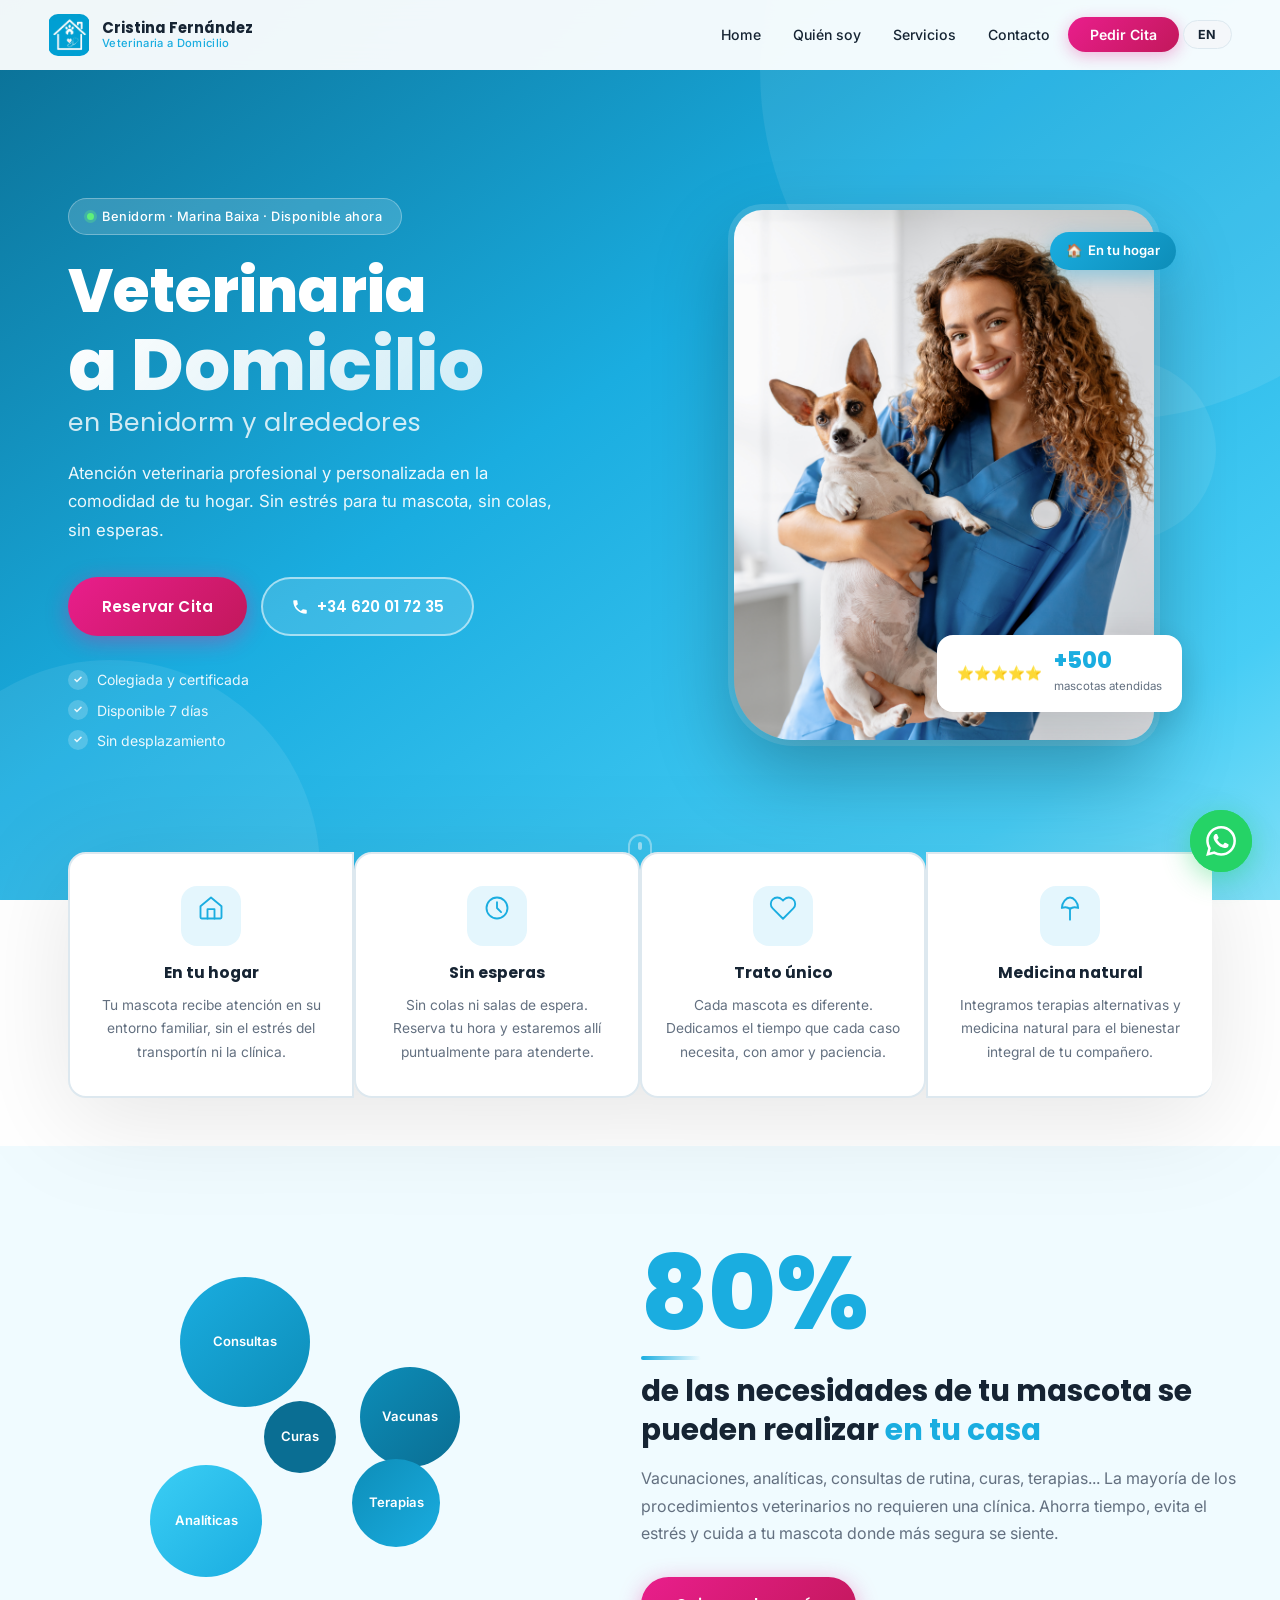
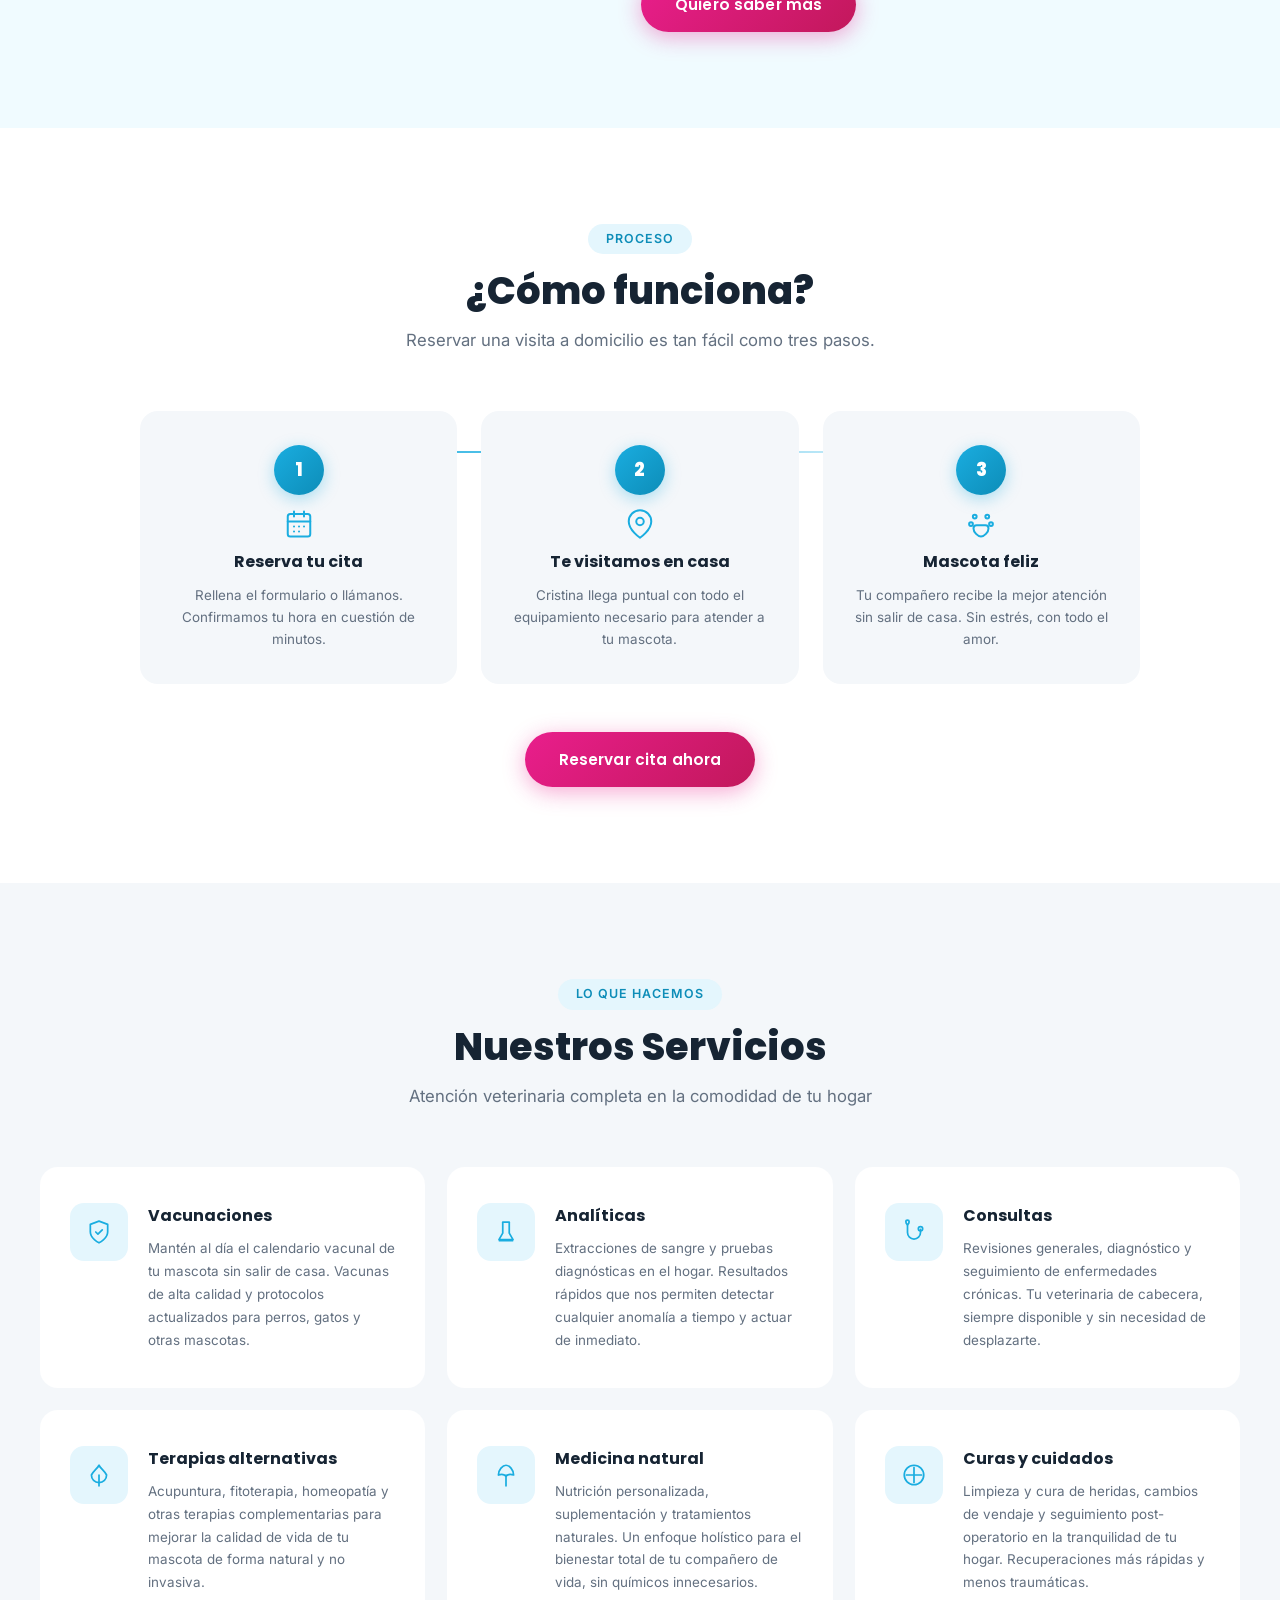
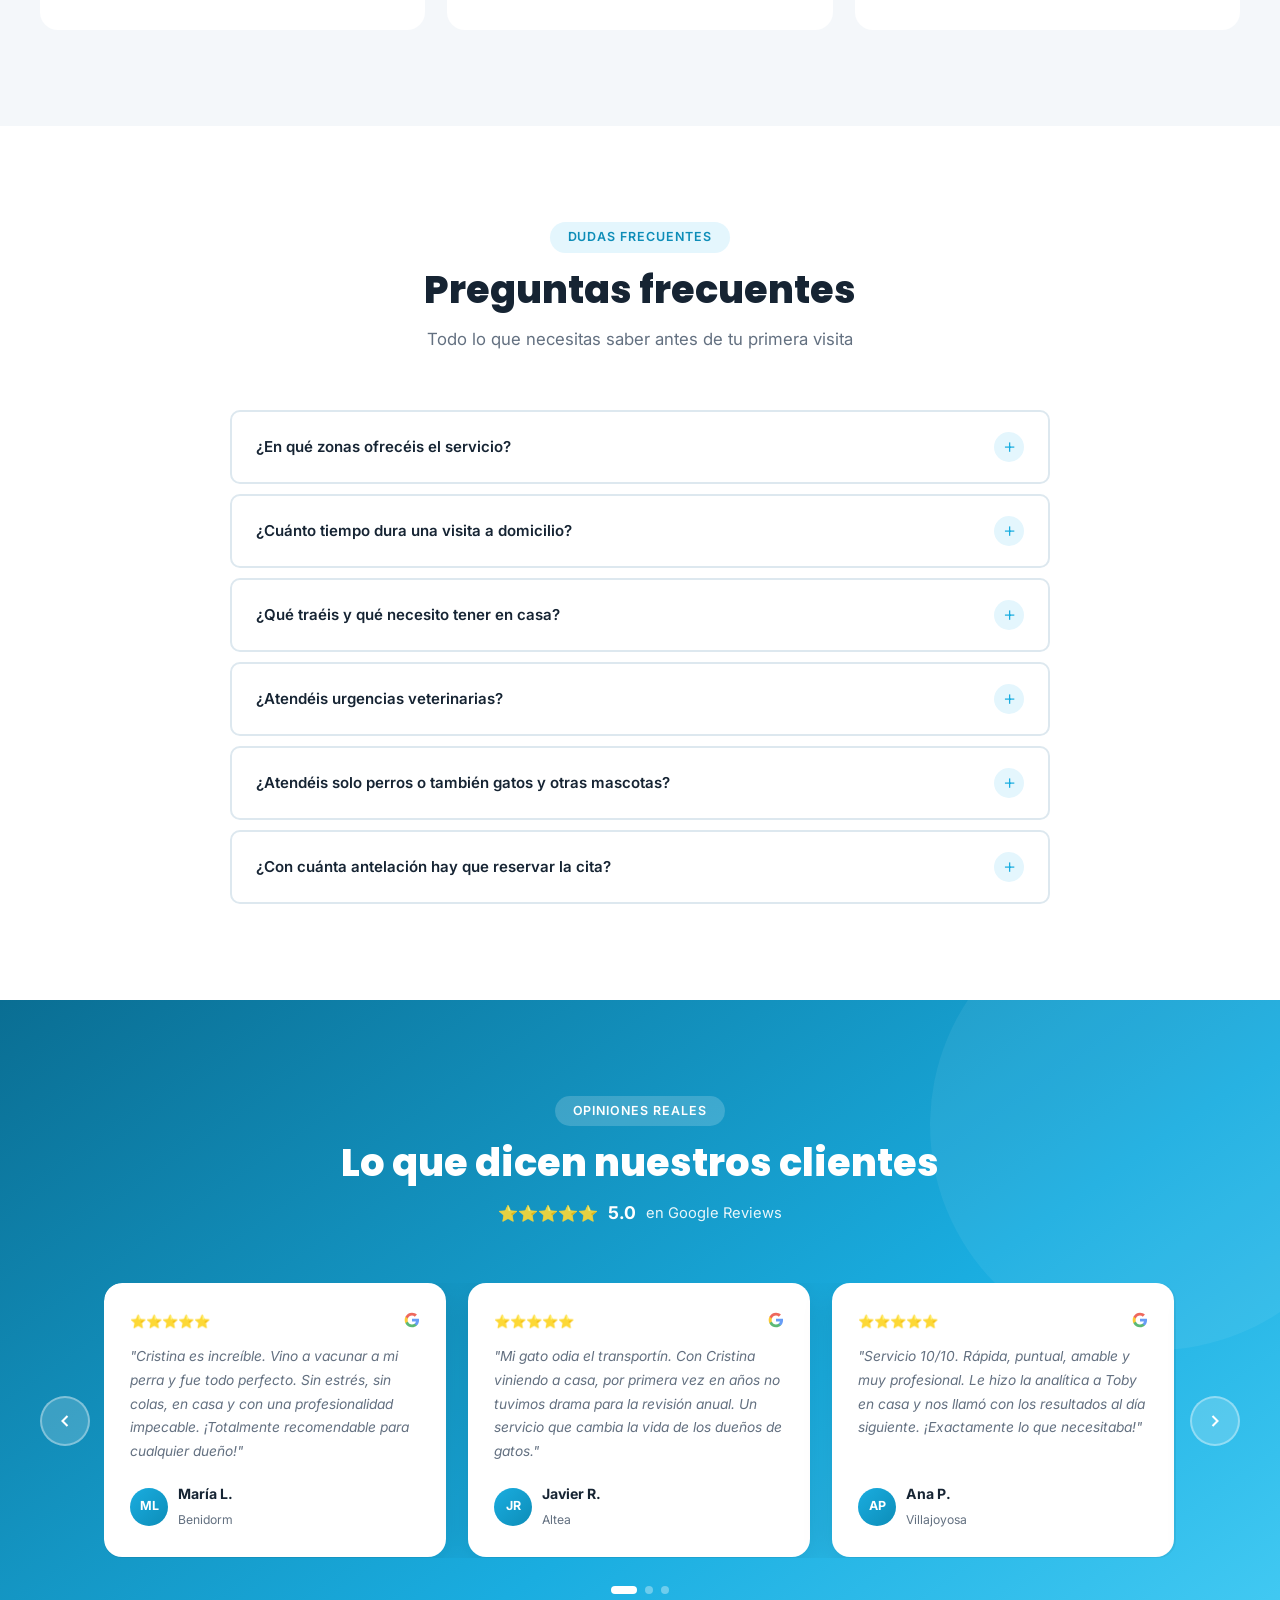
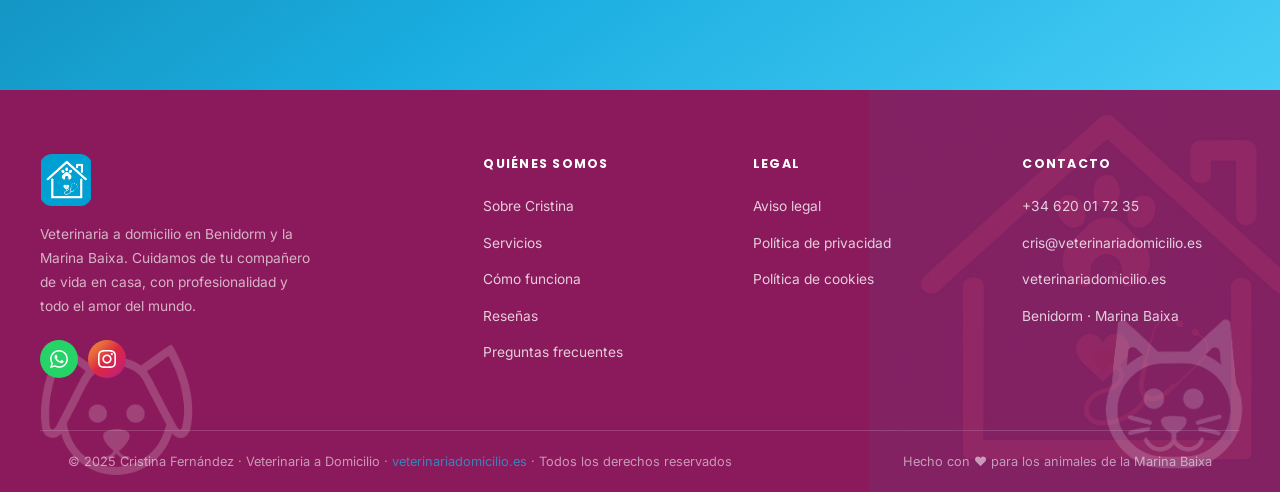
==== commit 338d7fd4: "Add dog and cat decorative images to footer" ====
--- a/index.html
+++ b/index.html
@@ -461,6 +461,8 @@
 
   <!-- ===== FOOTER ===== -->
   <footer class="footer">
+    <img src="img/perro fondo.png" alt="" class="footer-deco footer-deco-dog" aria-hidden="true">
+    <img src="img/gato fondo.png" alt="" class="footer-deco footer-deco-cat" aria-hidden="true">
     <div class="footer-top">
       <div class="footer-container">
         <div class="footer-brand">
--- a/css/style.css
+++ b/css/style.css
@@ -1052,6 +1052,17 @@
   position: relative;
   overflow: hidden;
 }
+.footer-deco {
+  position: absolute;
+  bottom: 0;
+  width: 220px;
+  opacity: 0.18;
+  pointer-events: none;
+  user-select: none;
+}
+.footer-deco-dog { left: 0; transform: scaleX(1); }
+.footer-deco-cat { right: 0; transform: scaleX(-1); }
+
 .footer::before {
   content: '';
   position: absolute;
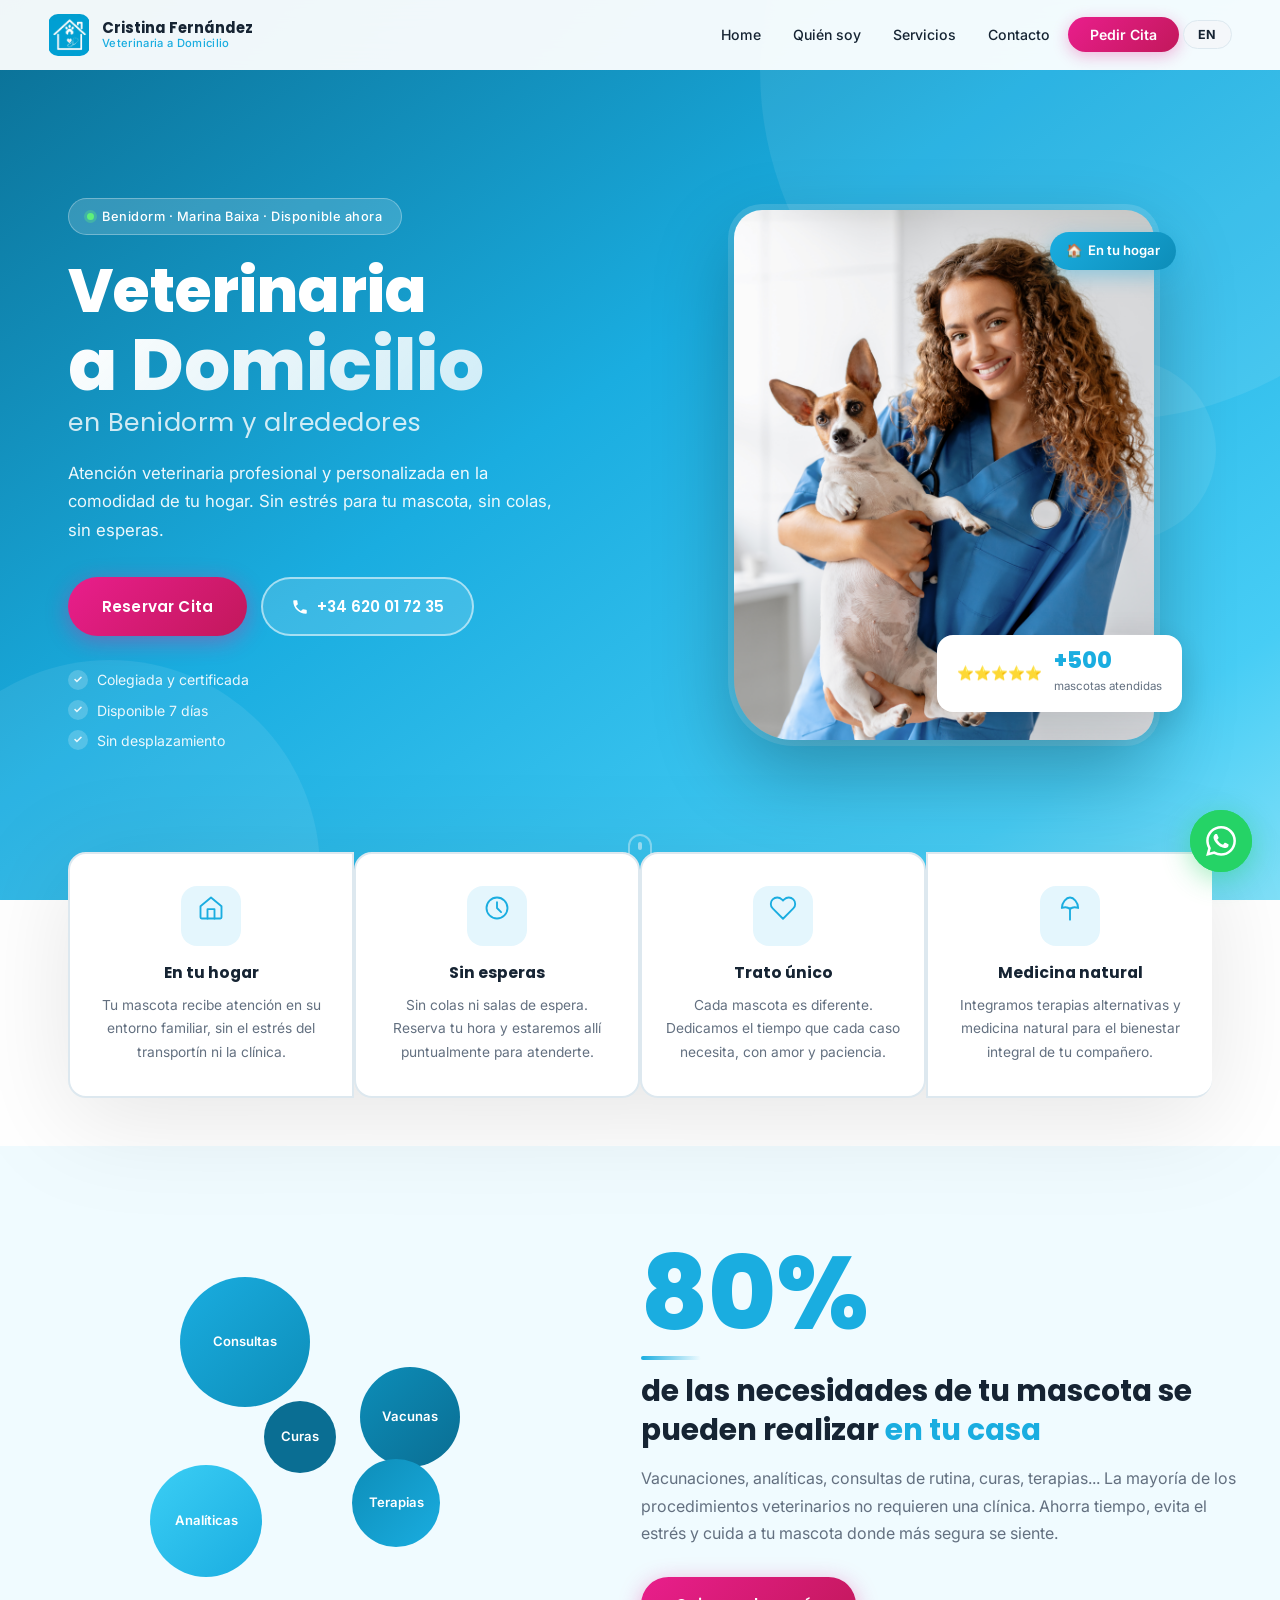
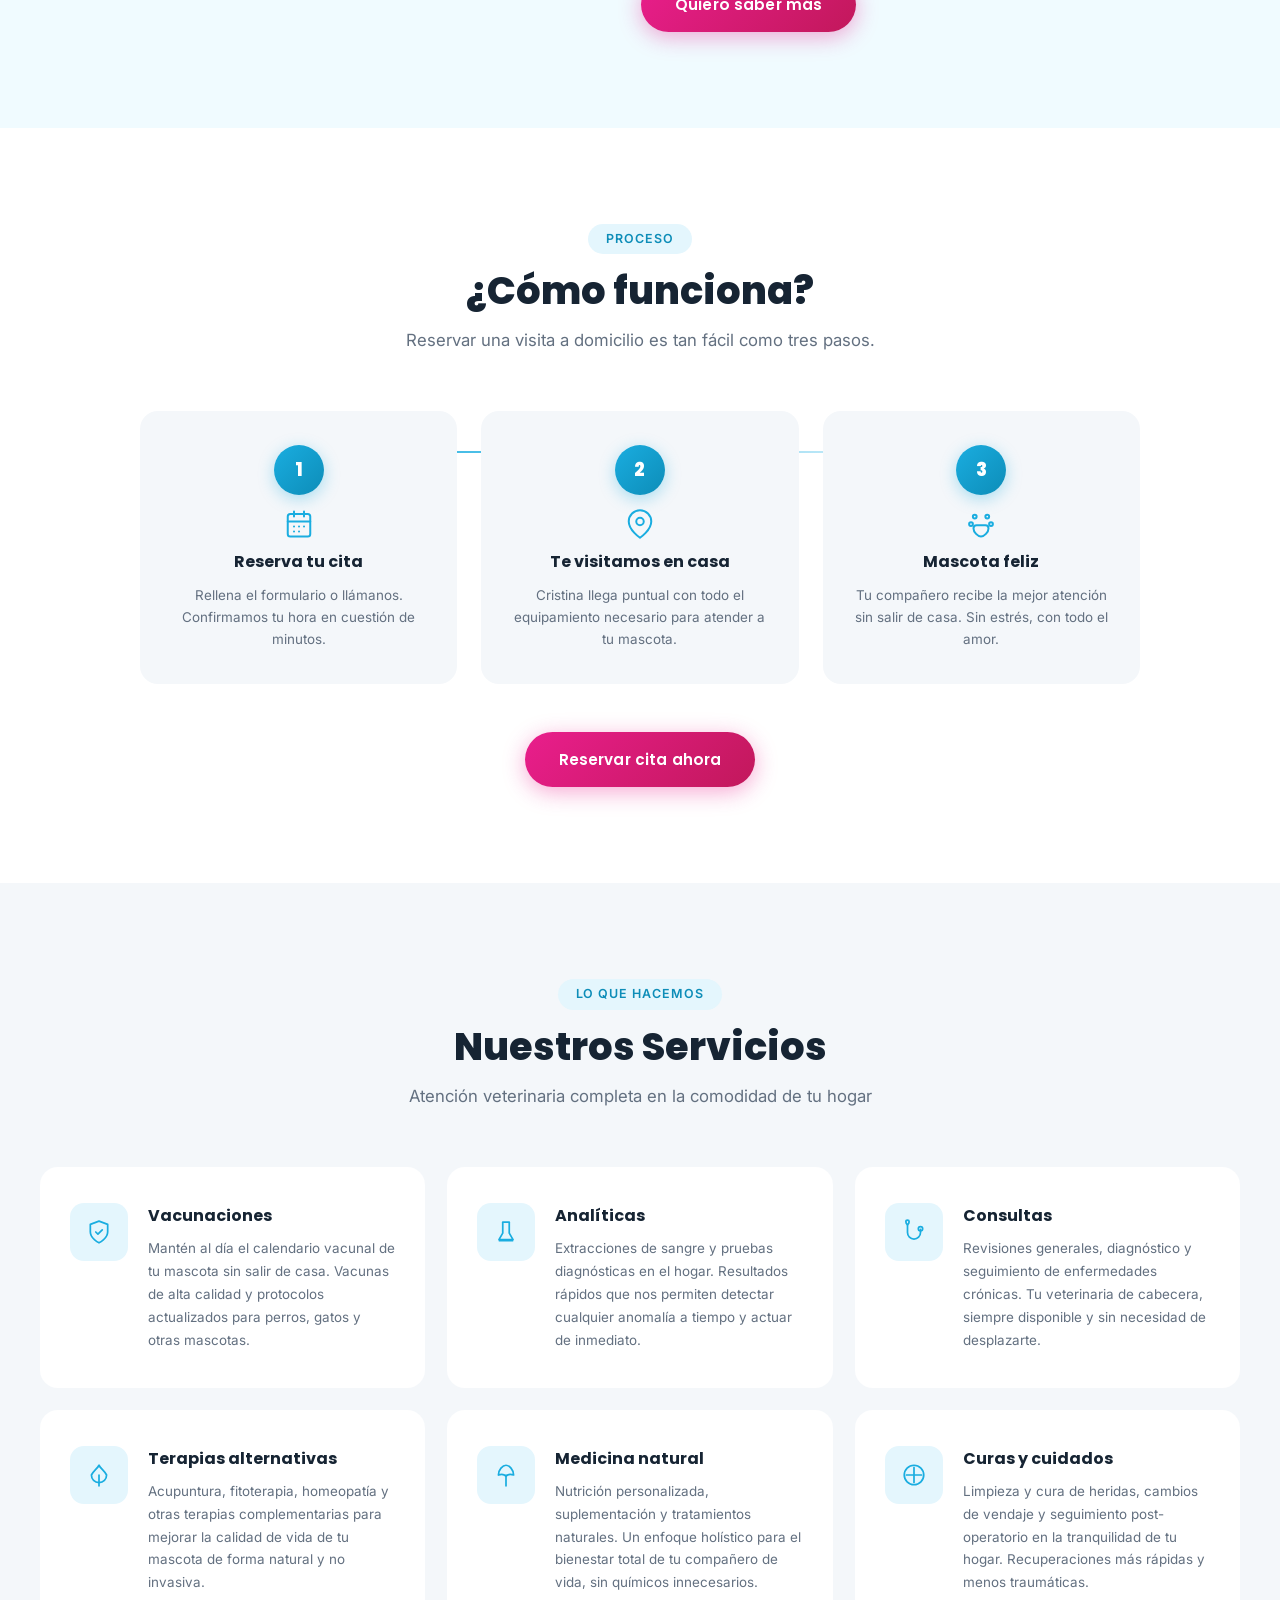
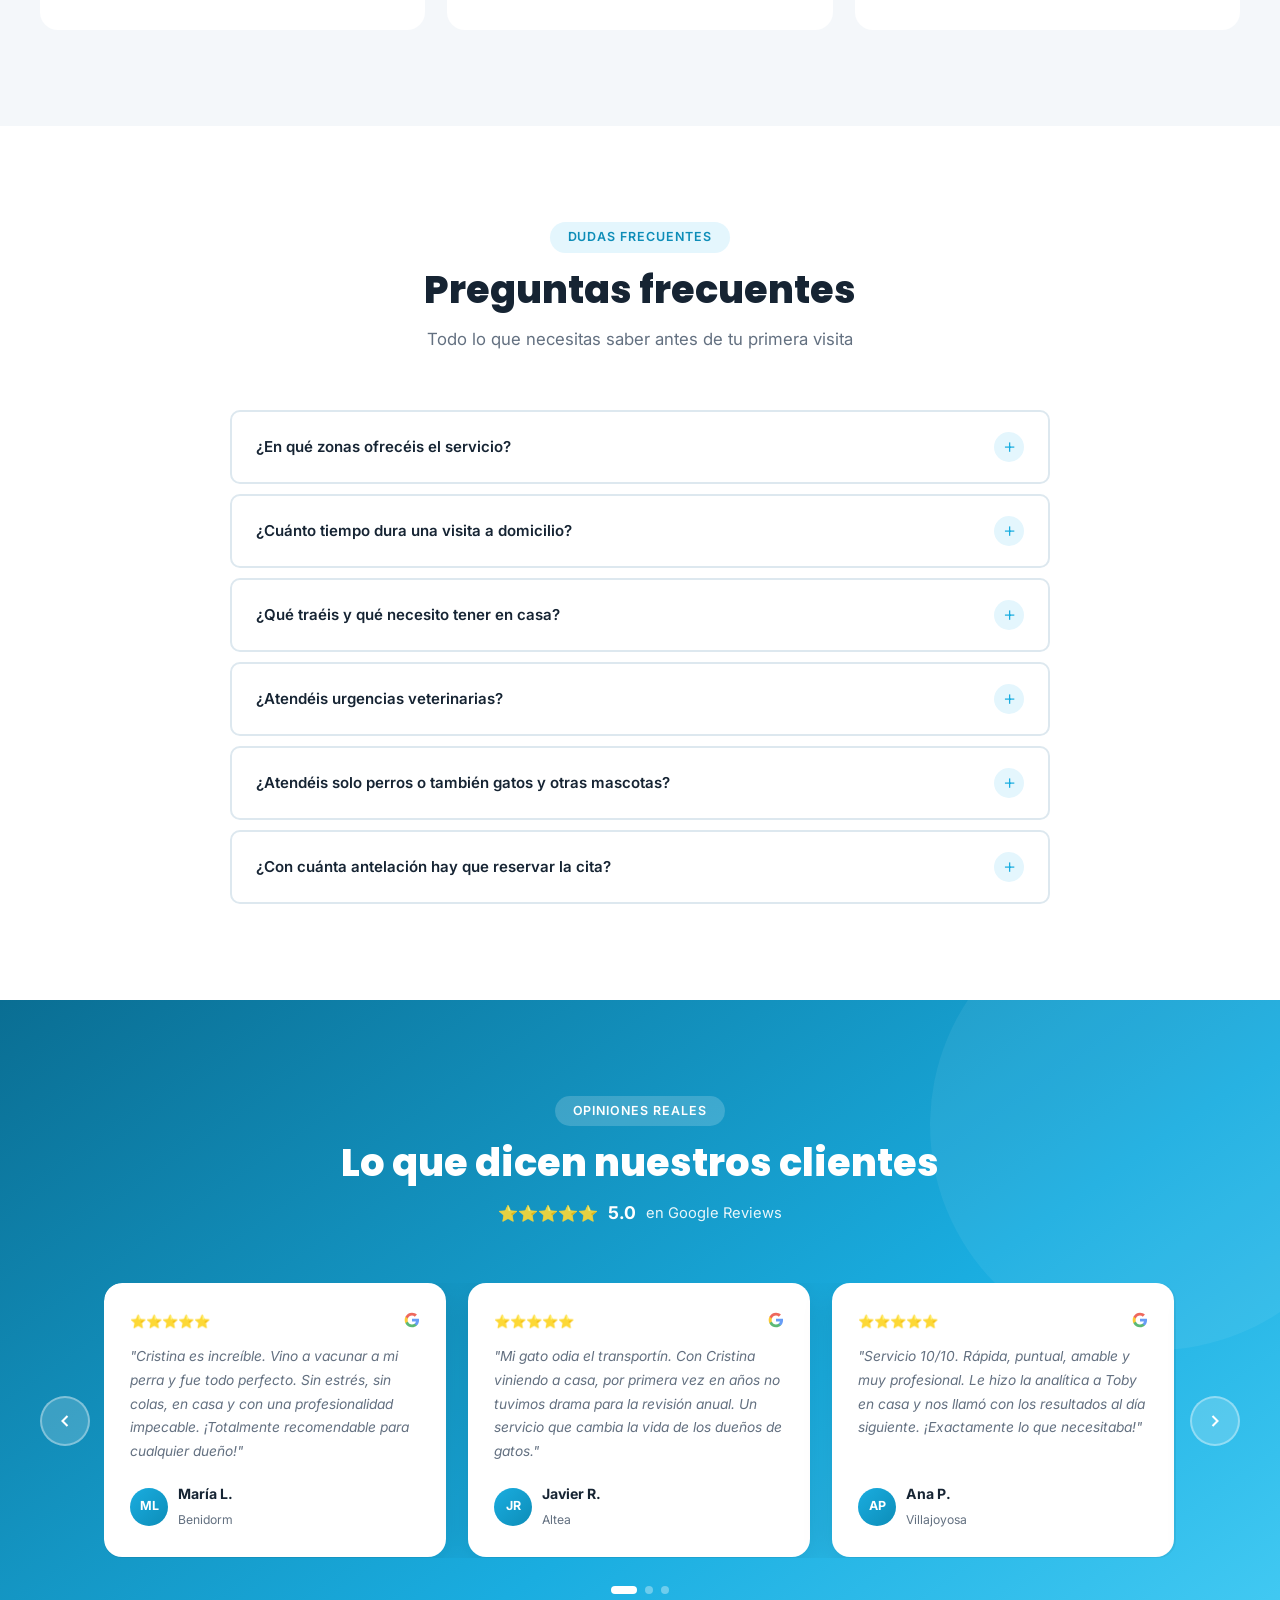
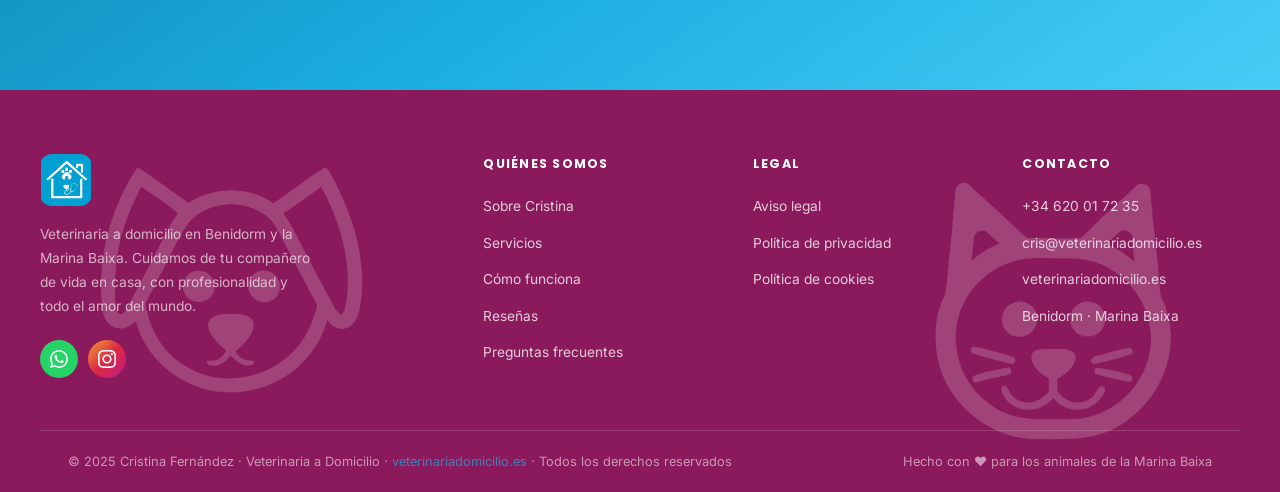
==== commit da1c7c96: "Fix CTA buttons to link to contacto.html" ====
--- a/index.html
+++ b/index.html
@@ -65,7 +65,7 @@
           Atención veterinaria profesional y personalizada en la comodidad de tu hogar. Sin estrés para tu mascota, sin colas, sin esperas.
         </p>
         <div class="hero-actions">
-          <a href="#contacto" class="btn-primary pulse-btn" data-es="Reservar Cita" data-en="Book Appointment">Reservar Cita</a>
+          <a href="contacto.html" class="btn-primary pulse-btn" data-es="Reservar Cita" data-en="Book Appointment">Reservar Cita</a>
           <a href="tel:+34620017235" class="btn-ghost">
             <svg width="18" height="18" viewBox="0 0 24 24" fill="currentColor"><path d="M6.6 10.8c1.4 2.8 3.8 5.1 6.6 6.6l2.2-2.2c.3-.3.7-.4 1-.2 1.1.4 2.3.6 3.6.6.6 0 1 .4 1 1V20c0 .6-.4 1-1 1-9.4 0-17-7.6-17-17 0-.6.4-1 1-1h3.5c.6 0 1 .4 1 1 0 1.3.2 2.5.6 3.6.1.3 0 .7-.2 1L6.6 10.8z"/></svg>
             +34 620 01 72 35
@@ -145,7 +145,7 @@
         <p data-es="Vacunaciones, analíticas, consultas de rutina, curas, terapias... La mayoría de los procedimientos veterinarios no requieren una clínica. Ahorra tiempo, evita el estrés y cuida a tu mascota donde más segura se siente." data-en="Vaccinations, blood tests, routine consultations, wound care, therapies... Most veterinary procedures don't require a clinic. Save time, avoid stress and care for your pet where they feel safest.">
           Vacunaciones, analíticas, consultas de rutina, curas, terapias... La mayoría de los procedimientos veterinarios no requieren una clínica. Ahorra tiempo, evita el estrés y cuida a tu mascota donde más segura se siente.
         </p>
-        <a href="#contacto" class="btn-primary" data-es="Quiero saber más" data-en="I want to know more">Quiero saber más</a>
+        <a href="contacto.html" class="btn-primary" data-es="Quiero saber más" data-en="I want to know more">Quiero saber más</a>
       </div>
     </div>
   </section>
@@ -181,7 +181,7 @@
         </div>
       </div>
       <div class="how-cta reveal">
-        <a href="#contacto" class="btn-primary" data-es="Reservar cita ahora" data-en="Book appointment now">Reservar cita ahora</a>
+        <a href="contacto.html" class="btn-primary" data-es="Reservar cita ahora" data-en="Book appointment now">Reservar cita ahora</a>
       </div>
     </div>
   </section>
--- a/css/style.css
+++ b/css/style.css
@@ -1054,27 +1054,14 @@
 }
 .footer-deco {
   position: absolute;
-  bottom: 0;
-  width: 220px;
+  width: 380px;
   opacity: 0.18;
   pointer-events: none;
   user-select: none;
-}
-.footer-deco-dog { left: 0; transform: scaleX(1); }
-.footer-deco-cat { right: 0; transform: scaleX(-1); }
-
-.footer::before {
-  content: '';
-  position: absolute;
-  right: -60px;
-  top: 50%;
-  transform: translateY(-50%);
-  width: 480px;
-  height: 480px;
-  background: url('../img/logo.jpg') center/contain no-repeat;
-  opacity: .06;
-  pointer-events: none;
-}
+  top: 40px;
+}
+.footer-deco-dog { left: max(0px, calc(50% - 610px)); }
+.footer-deco-cat { right: max(0px, calc(50% - 610px)); }
 
 .footer-top { padding: 64px 28px 0; }
 .footer-container {
@@ -1275,6 +1262,7 @@
   .cform { padding: 28px 22px; }
 
   /* footer */
+  .footer-deco { display: none; }
   .footer-top .footer-container {
     grid-template-columns: 1fr;
     gap: 32px;
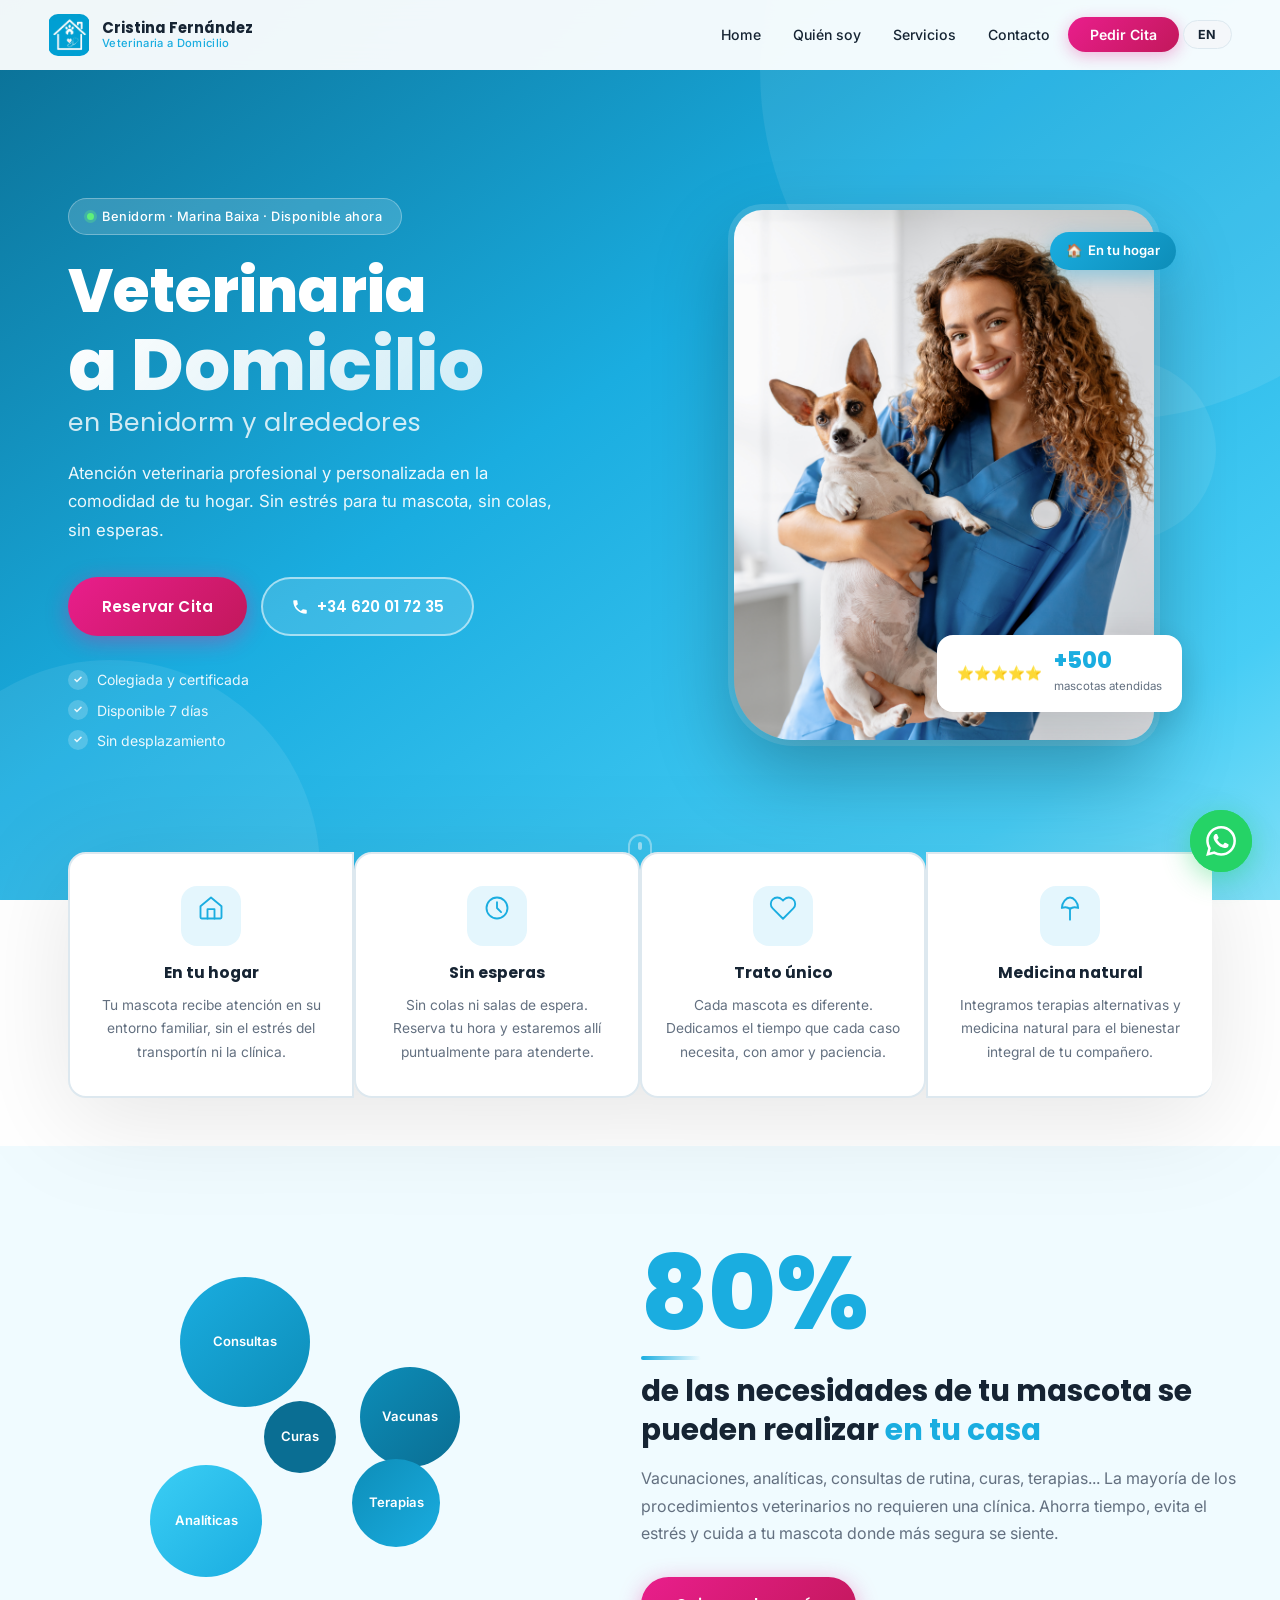
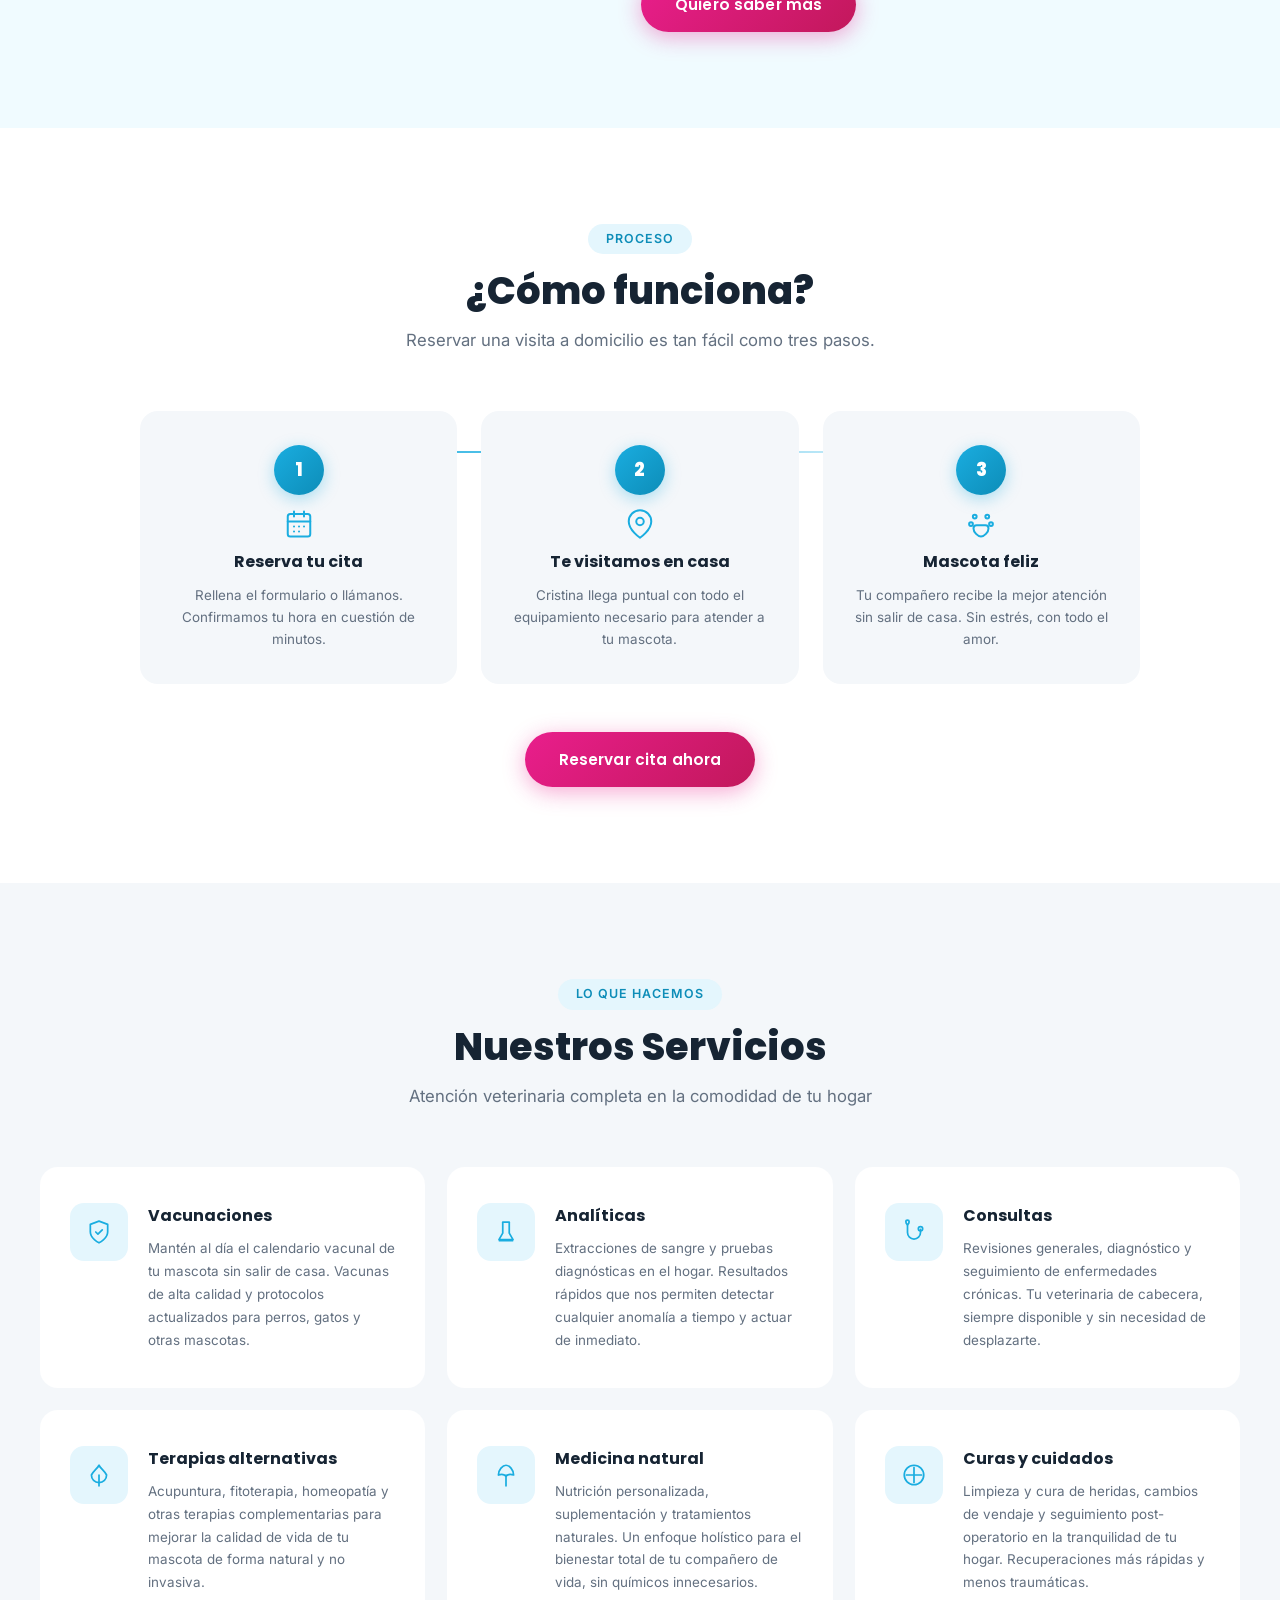
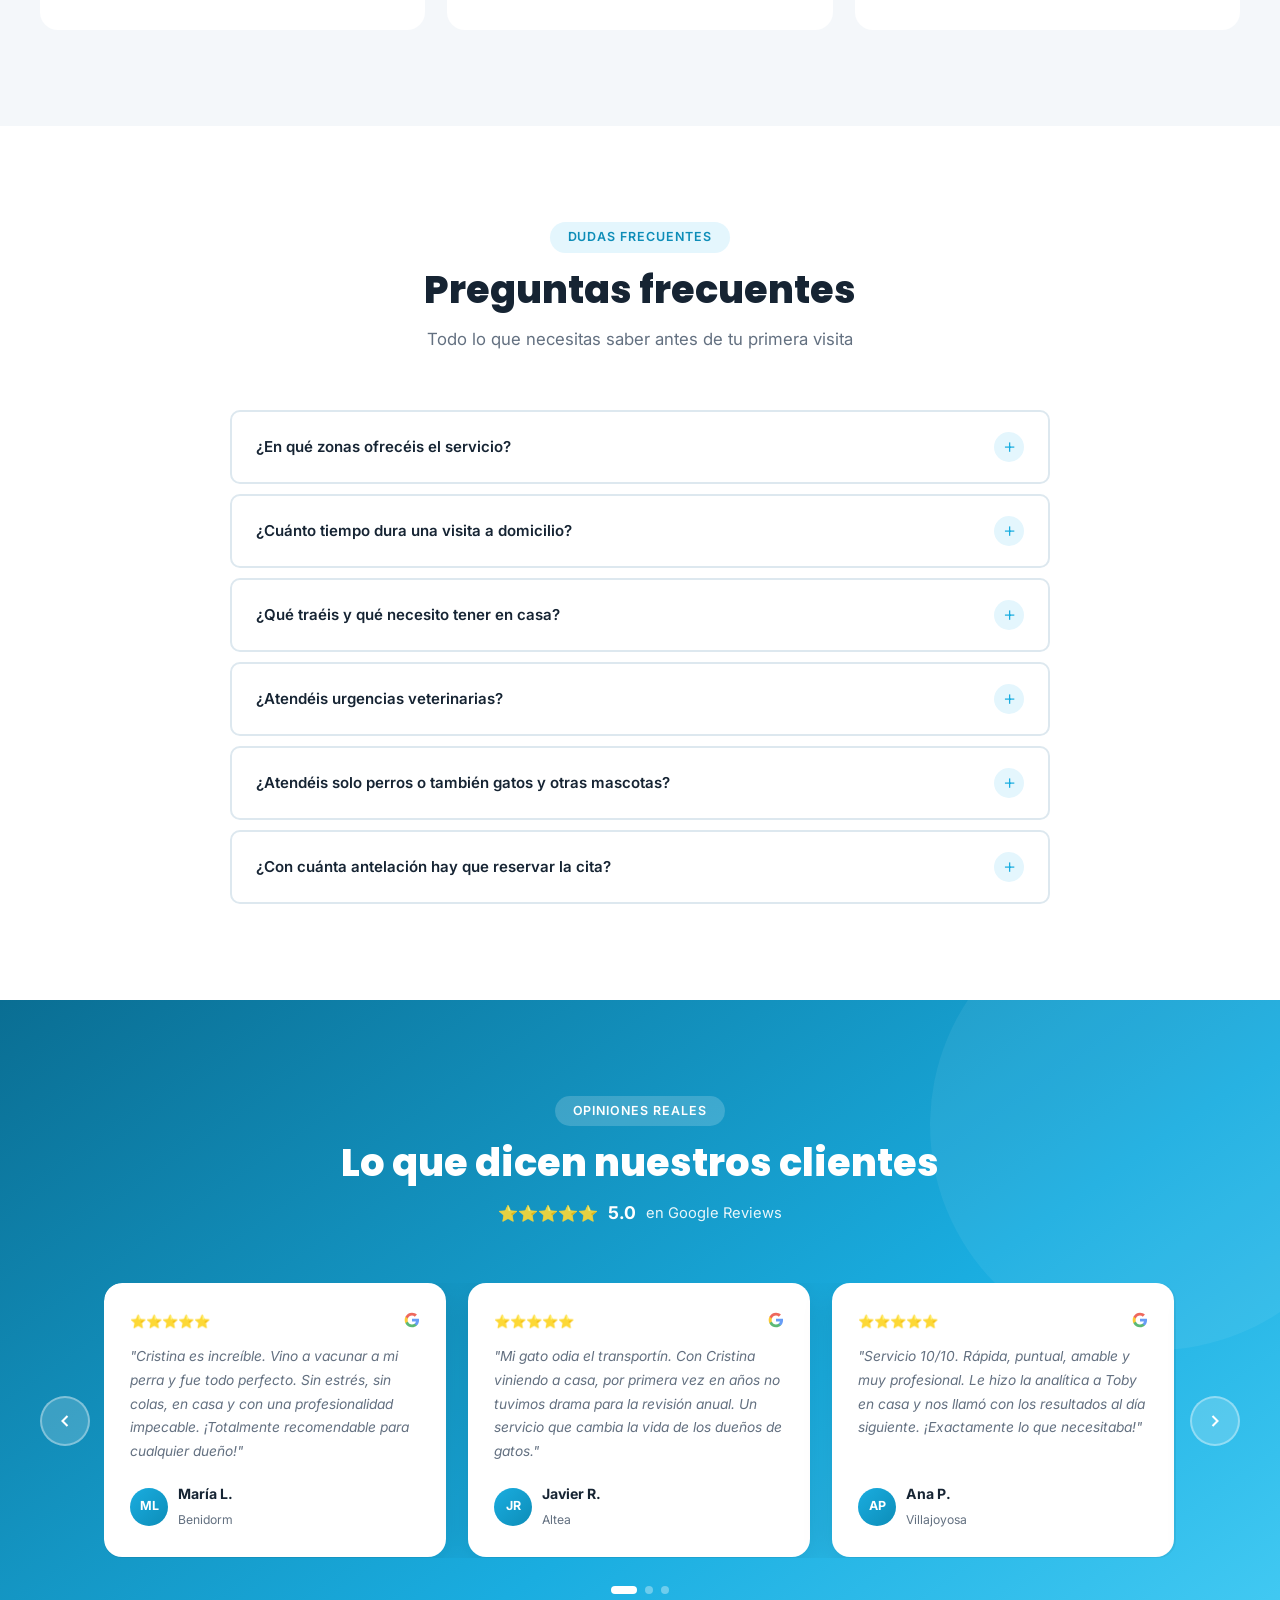
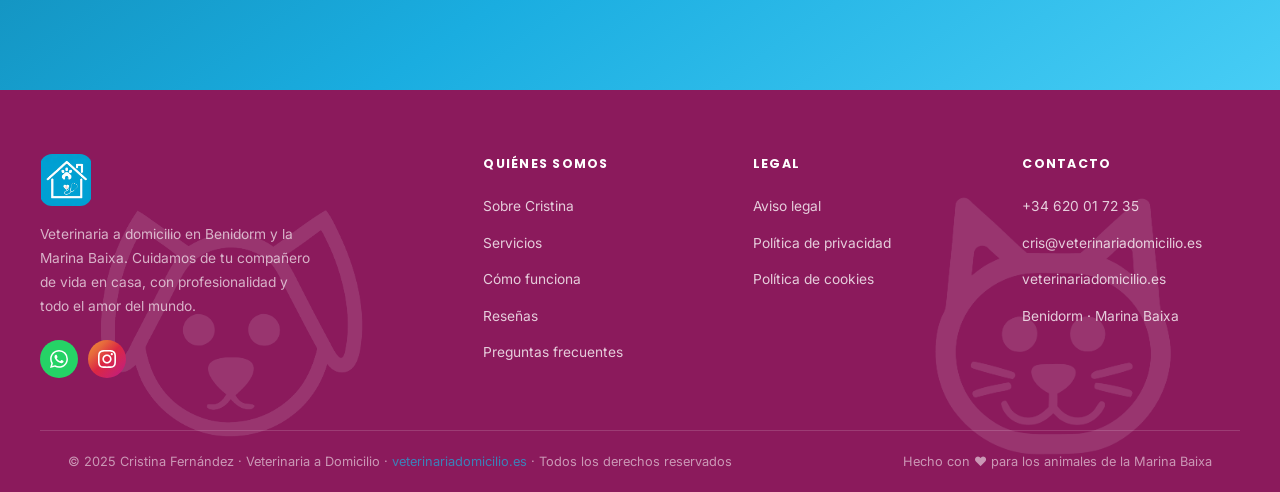
==== commit 0ed4f8bb: "Move footer animals after text content for correct mobile order" ====
--- a/index.html
+++ b/index.html
@@ -461,8 +461,6 @@
 
   <!-- ===== FOOTER ===== -->
   <footer class="footer">
-    <img src="img/perro fondo.png" alt="" class="footer-deco footer-deco-dog" aria-hidden="true">
-    <img src="img/gato fondo.png" alt="" class="footer-deco footer-deco-cat" aria-hidden="true">
     <div class="footer-top">
       <div class="footer-container">
         <div class="footer-brand">
@@ -506,6 +504,8 @@
         </div>
       </div>
     </div>
+    <img src="img/perro fondo.png" alt="" class="footer-deco footer-deco-dog" aria-hidden="true">
+    <img src="img/gato fondo.png" alt="" class="footer-deco footer-deco-cat" aria-hidden="true">
     <div class="footer-bottom">
       <div class="footer-container">
         <p>© 2025 Cristina Fernández · Veterinaria a Domicilio · <a href="https://www.veterinariadomicilio.es">veterinariadomicilio.es</a> · Todos los derechos reservados</p>
--- a/css/style.css
+++ b/css/style.css
@@ -1055,7 +1055,9 @@
 .footer-deco {
   position: absolute;
   width: 380px;
-  opacity: 0.18;
+  height: 380px;
+  object-fit: contain;
+  opacity: 0.12;
   pointer-events: none;
   user-select: none;
   top: 40px;
@@ -1262,7 +1264,18 @@
   .cform { padding: 28px 22px; }
 
   /* footer */
-  .footer-deco { display: none; }
+  .footer-deco {
+    position: relative;
+    display: block;
+    width: 200px;
+    height: 200px;
+    margin: 0 auto;
+    top: auto;
+    left: auto !important;
+    right: auto !important;
+    opacity: 0.18;
+  }
+  .footer-deco-cat { margin-top: -20px; }
   .footer-top .footer-container {
     grid-template-columns: 1fr;
     gap: 32px;
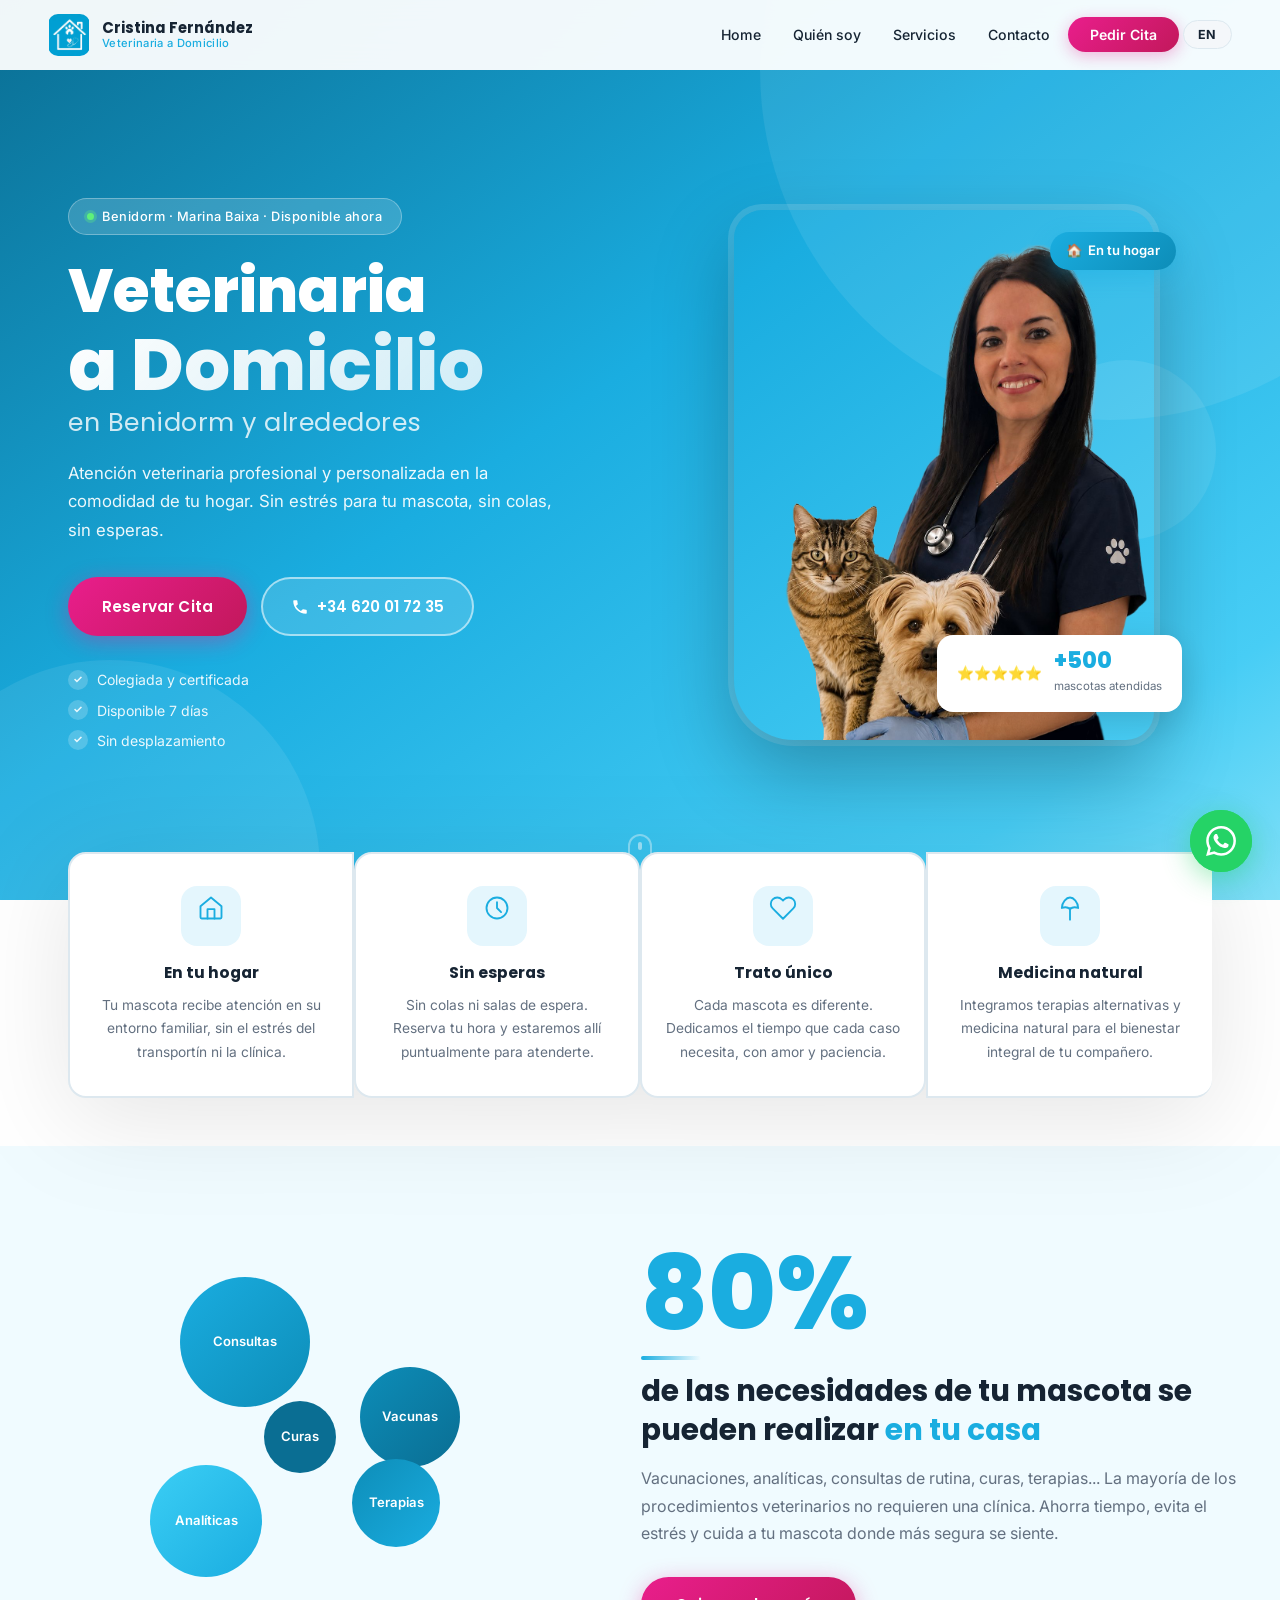
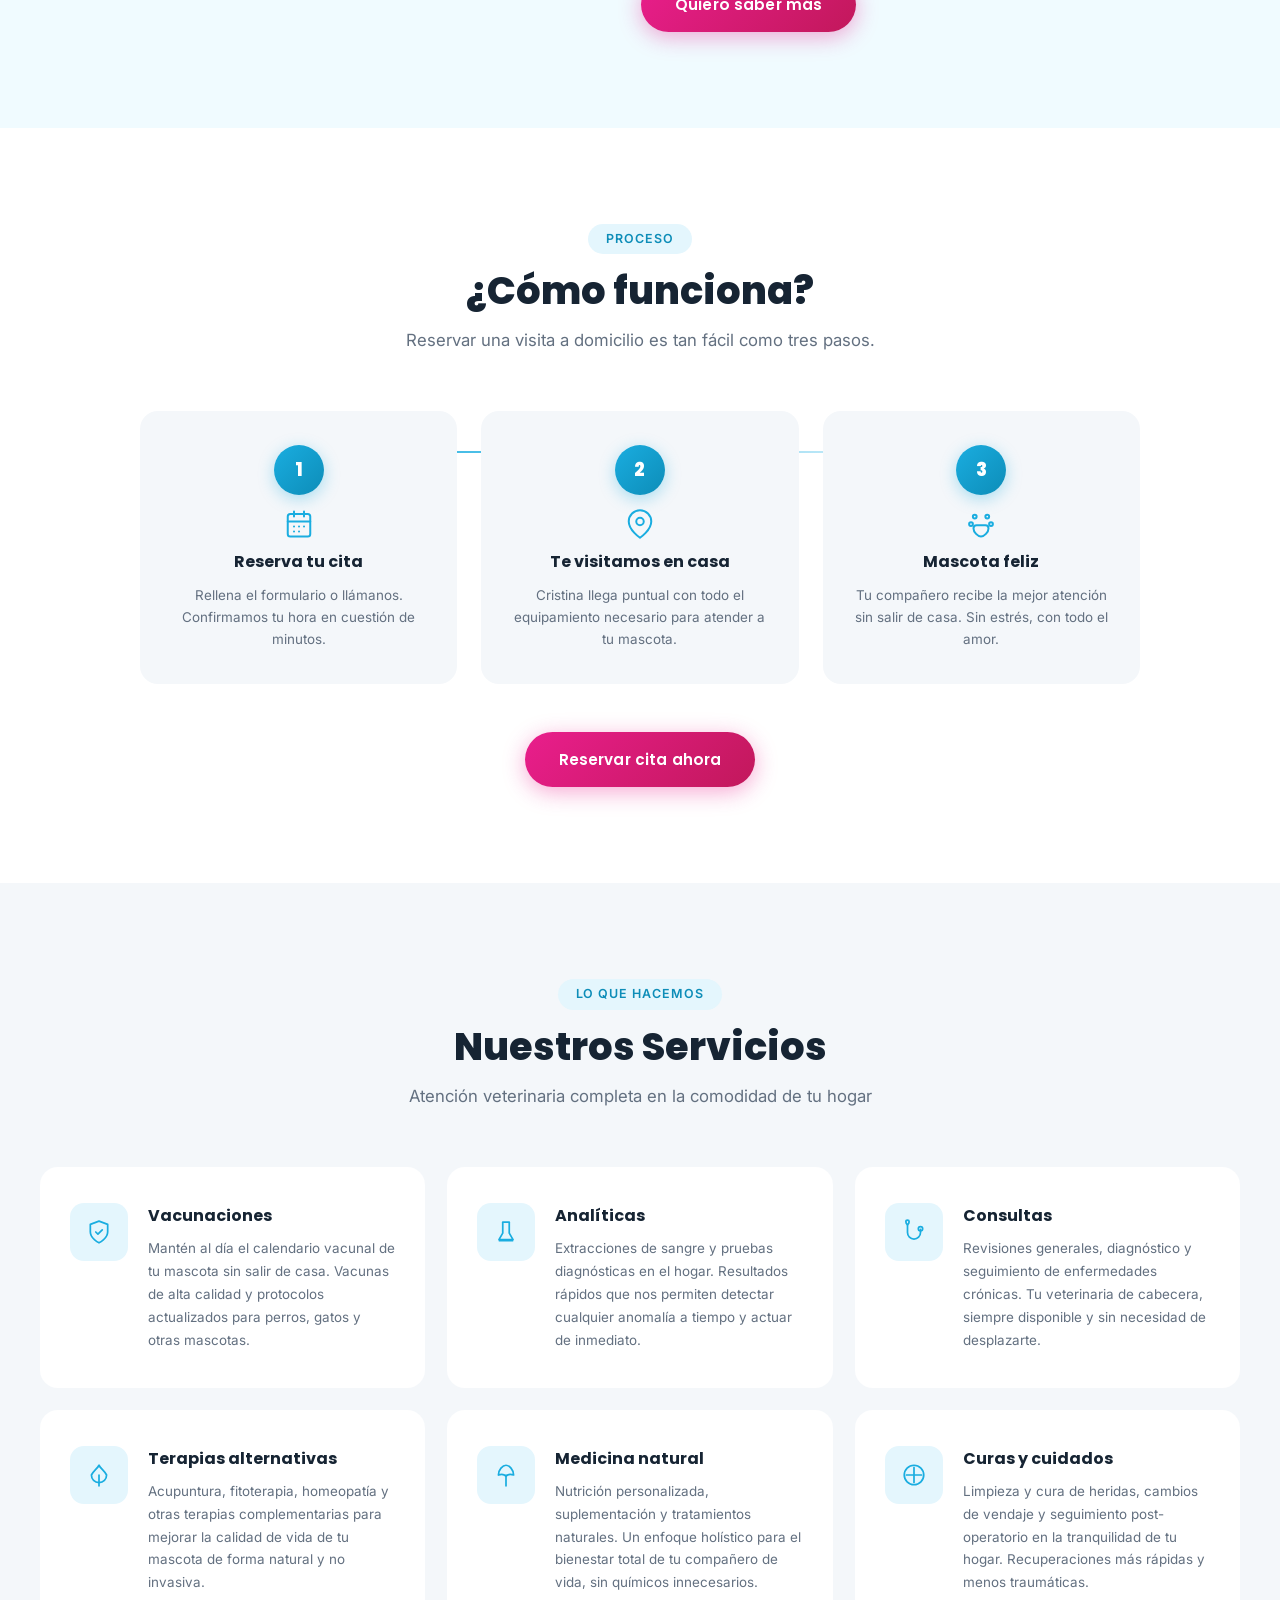
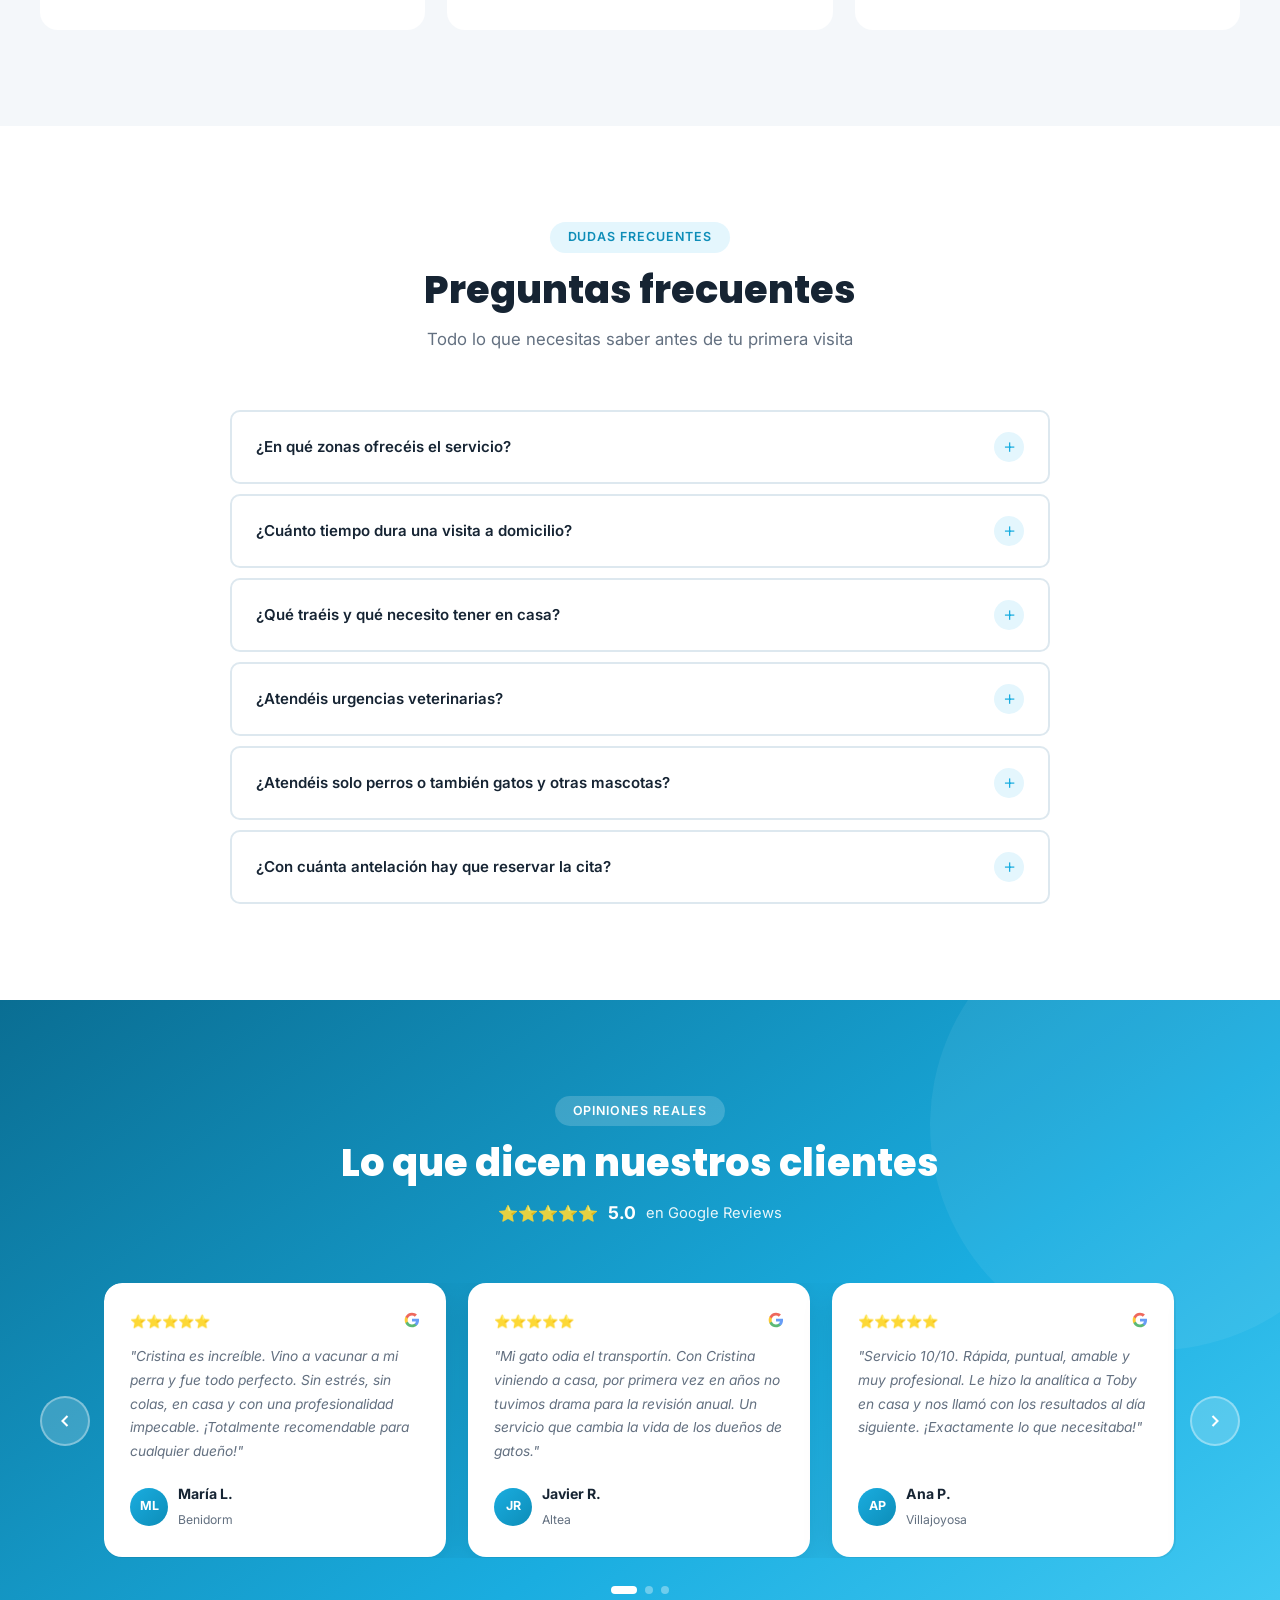
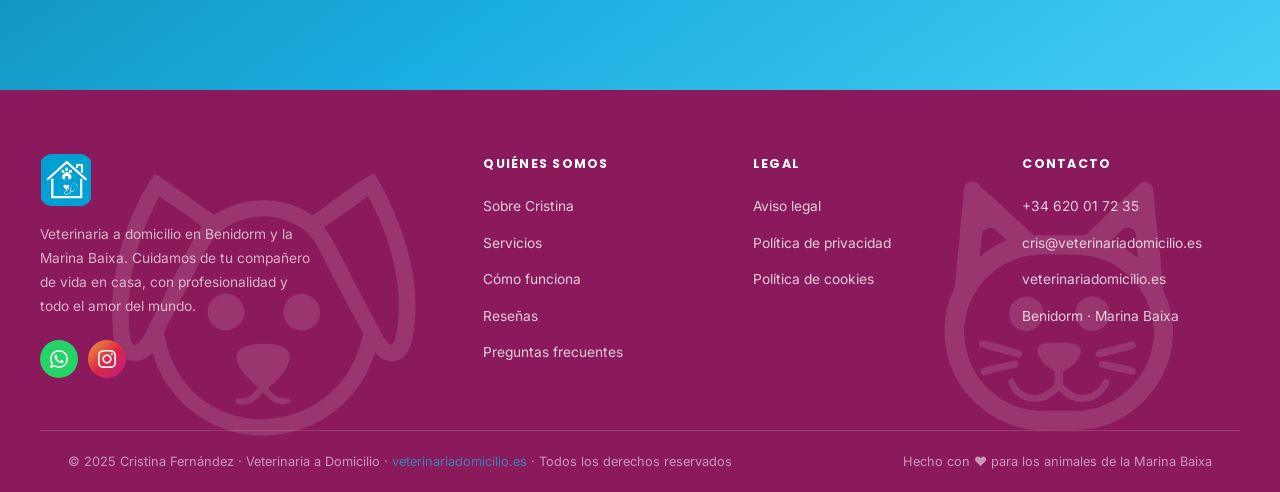
==== commit 06b0a79d: "Replace hero photo with transparent background version" ====
--- a/index.html
+++ b/index.html
@@ -79,7 +79,7 @@
       </div>
       <div class="hero-image">
         <div class="hero-img-frame">
-          <img src="img/cristina.jpg" alt="Cristina Fernández, Veterinaria a Domicilio en Benidorm" class="hero-photo">
+          <img src="img/cristina sin fondo.png" alt="Cristina Fernández, Veterinaria a Domicilio en Benidorm" class="hero-photo">
           <div class="hero-badge">
             <div class="badge-stars">⭐⭐⭐⭐⭐</div>
             <div class="badge-info">
--- a/css/style.css
+++ b/css/style.css
@@ -1054,9 +1054,8 @@
 }
 .footer-deco {
   position: absolute;
-  width: 380px;
-  height: 380px;
-  object-fit: contain;
+  height: 340px;
+  width: auto;
   opacity: 0.12;
   pointer-events: none;
   user-select: none;
@@ -1197,22 +1196,33 @@
   :root { --nav-h: 64px; }
 
   /* mobile nav */
+  .navbar { background: #fff !important; backdrop-filter: none; -webkit-backdrop-filter: none; }
   .hamburger { display: flex; }
   .nav-links {
-    display: none;
+    display: none !important;
     position: fixed;
-    top: var(--nav-h); left: 0; right: 0; bottom: 0;
-    background: rgba(255,255,255,.97);
+    top: 74px;
+    right: 16px;
+    left: auto;
+    bottom: auto;
+    width: 52%;
+    background: rgba(255,255,255,0.65);
     backdrop-filter: blur(20px);
+    -webkit-backdrop-filter: blur(20px);
+    border-radius: 18px;
+    box-shadow: 0 12px 48px rgba(0,0,0,.18);
     flex-direction: column;
-    align-items: center;
-    justify-content: center;
-    gap: 20px;
-    z-index: 900;
+    align-items: stretch;
+    justify-content: flex-start;
+    gap: 4px;
+    z-index: 1001;
+    padding: 16px;
   }
-  .nav-links.open { display: flex; }
-  .nav-links a { font-size: 1.2rem; padding: 12px 28px; }
-  .nav-cta { padding: 12px 32px !important; font-size: 1.1rem !important; }
+  .nav-links.open { display: flex !important; }
+  .nav-links a { font-size: 1rem; padding: 12px 20px; color: var(--c-dark) !important; border-radius: 10px; text-align: left; }
+  .nav-links a:hover { background: var(--c-primary-l); }
+  .nav-cta { text-align: center !important; margin-top: 6px; padding: 12px 20px !important; }
+  .lang-item { border-top: 1px solid var(--c-border); margin-top: 6px; padding-top: 10px; }
 
   /* hero */
   .hero-container {
@@ -1264,18 +1274,7 @@
   .cform { padding: 28px 22px; }
 
   /* footer */
-  .footer-deco {
-    position: relative;
-    display: block;
-    width: 200px;
-    height: 200px;
-    margin: 0 auto;
-    top: auto;
-    left: auto !important;
-    right: auto !important;
-    opacity: 0.18;
-  }
-  .footer-deco-cat { margin-top: -20px; }
+  .footer-deco { display: none; }
   .footer-top .footer-container {
     grid-template-columns: 1fr;
     gap: 32px;
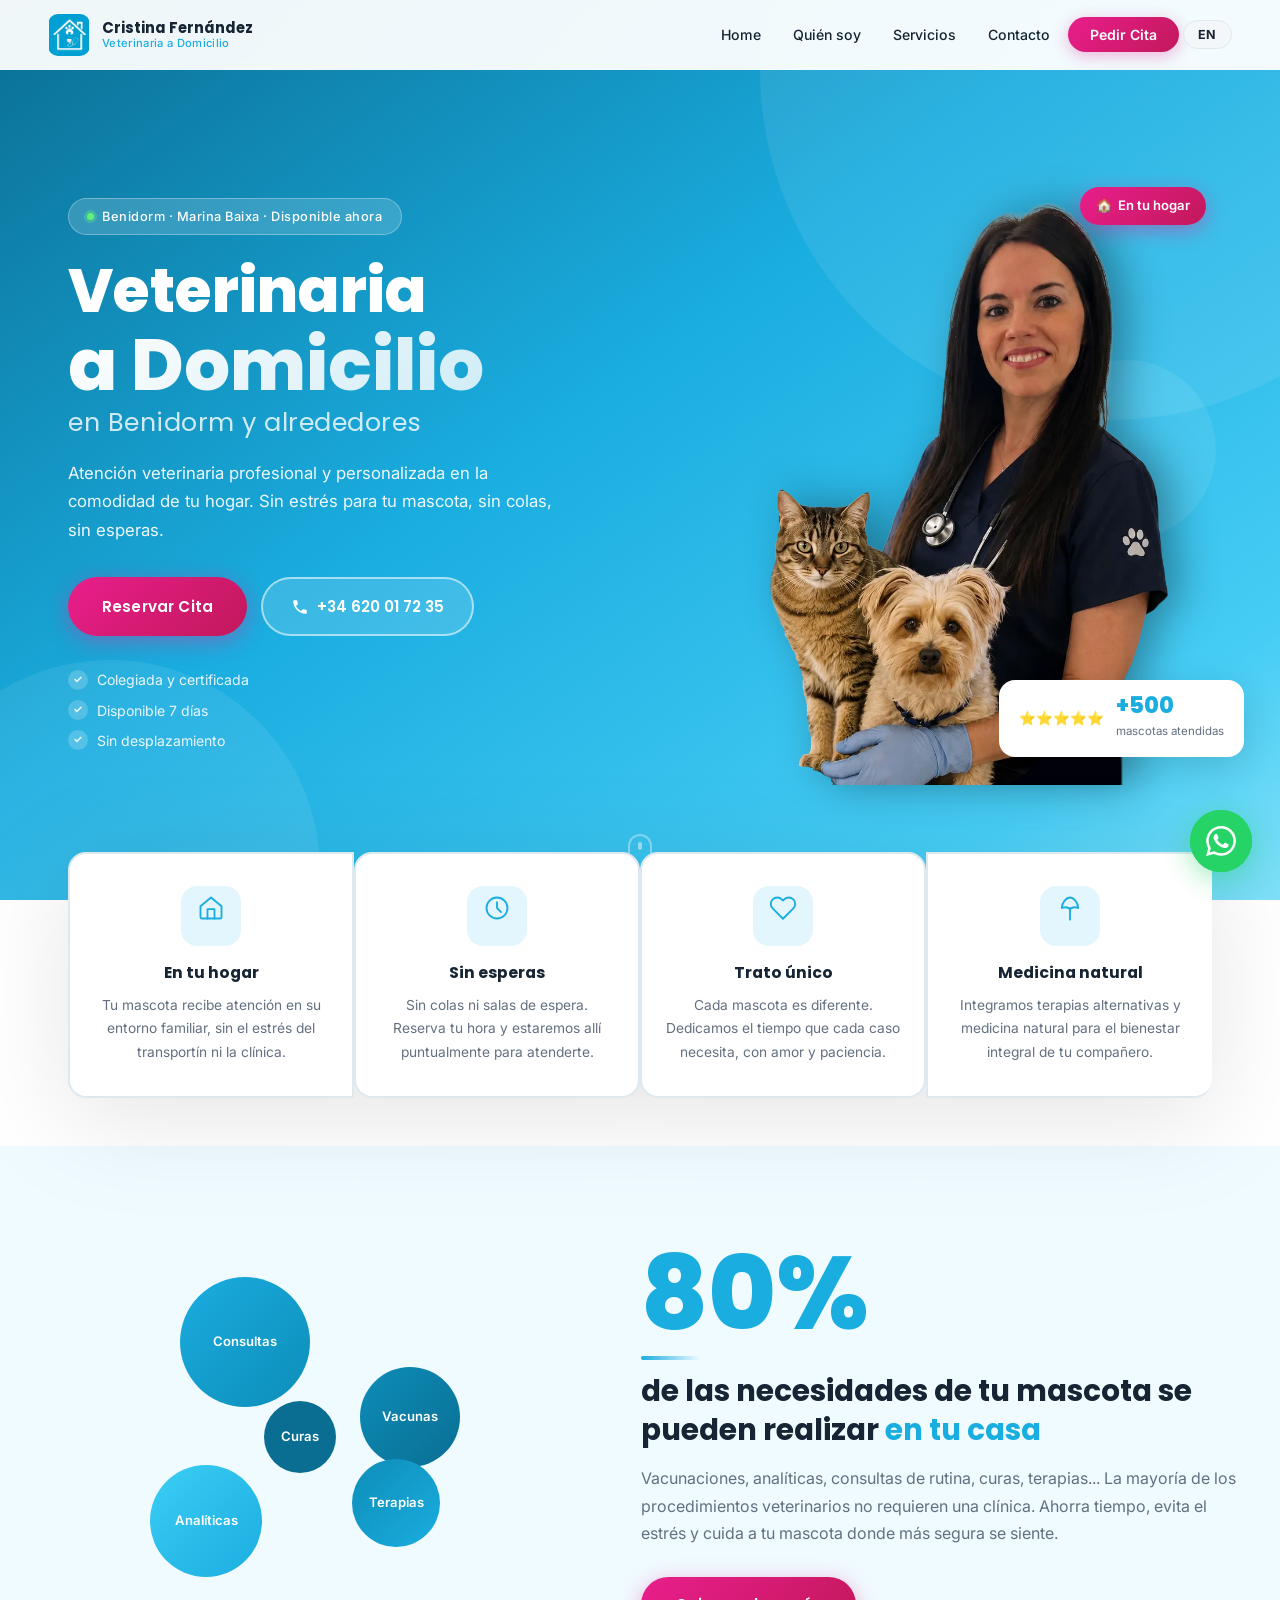
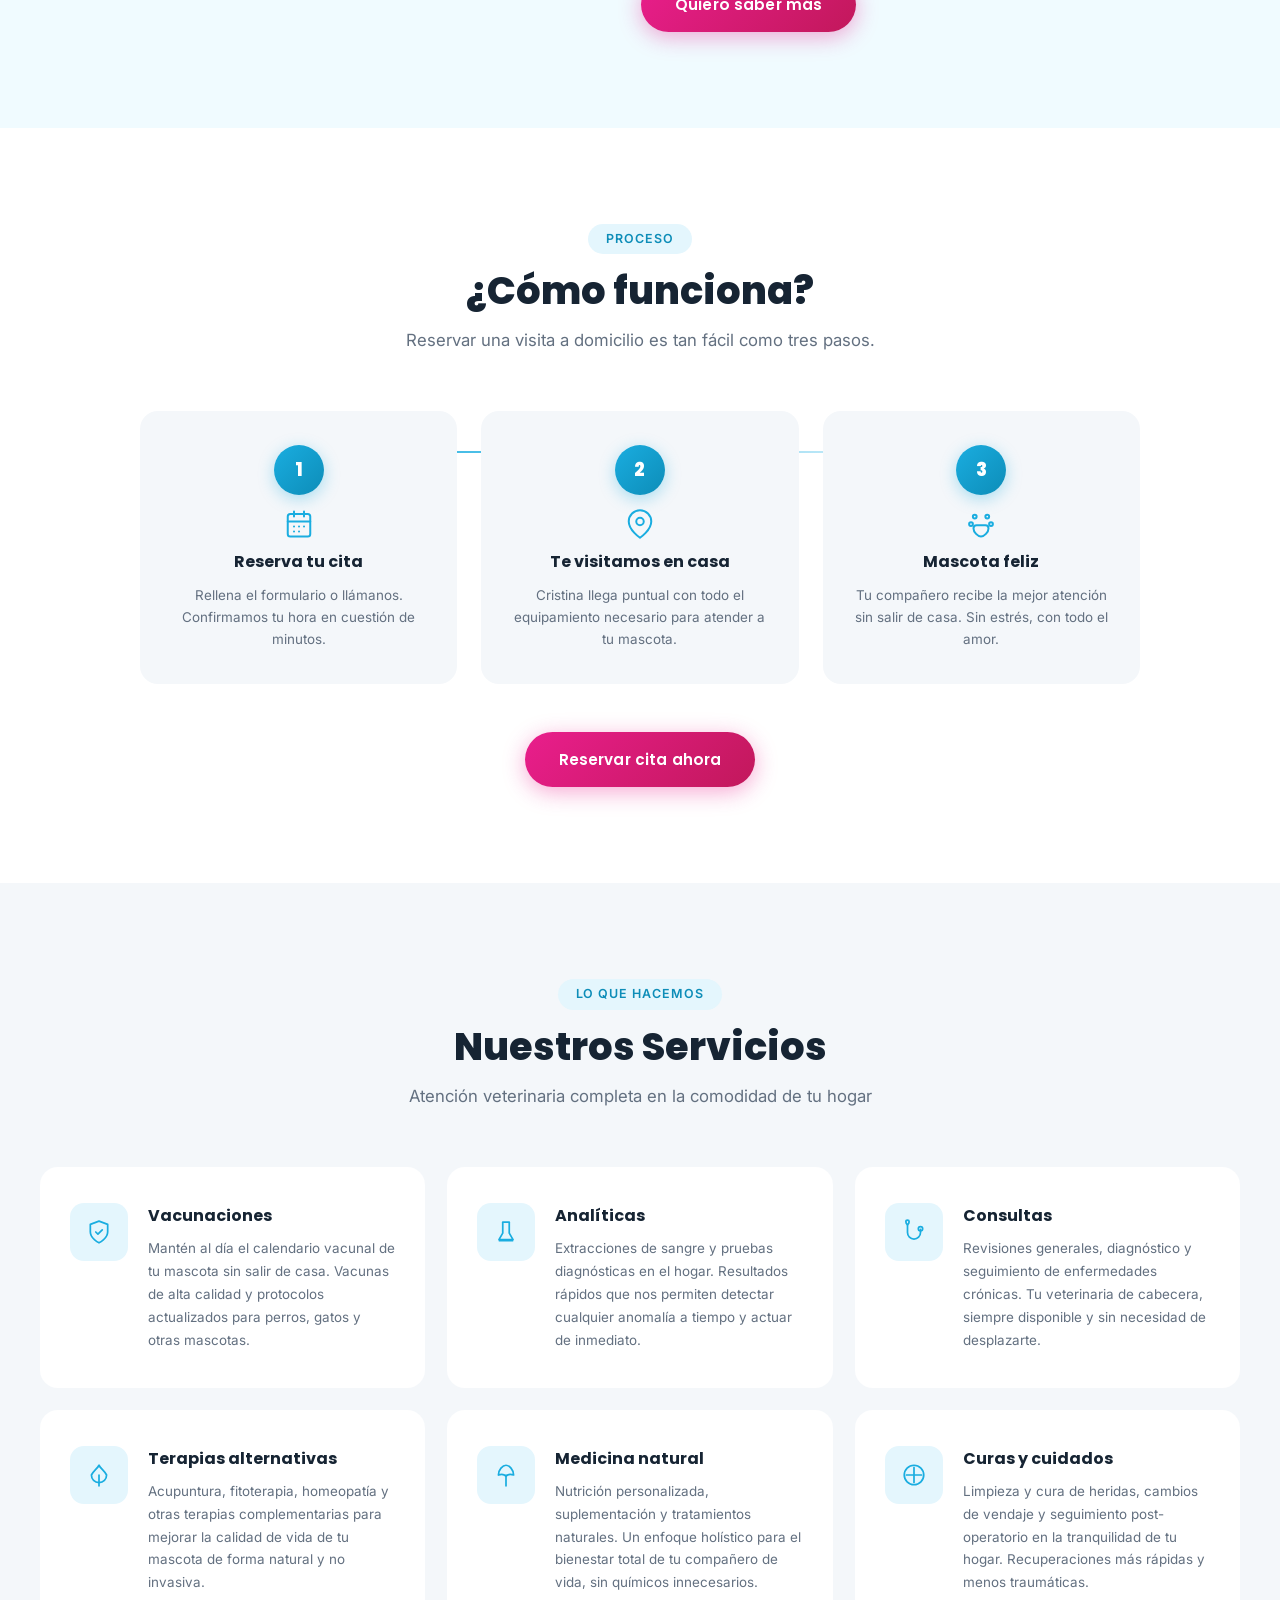
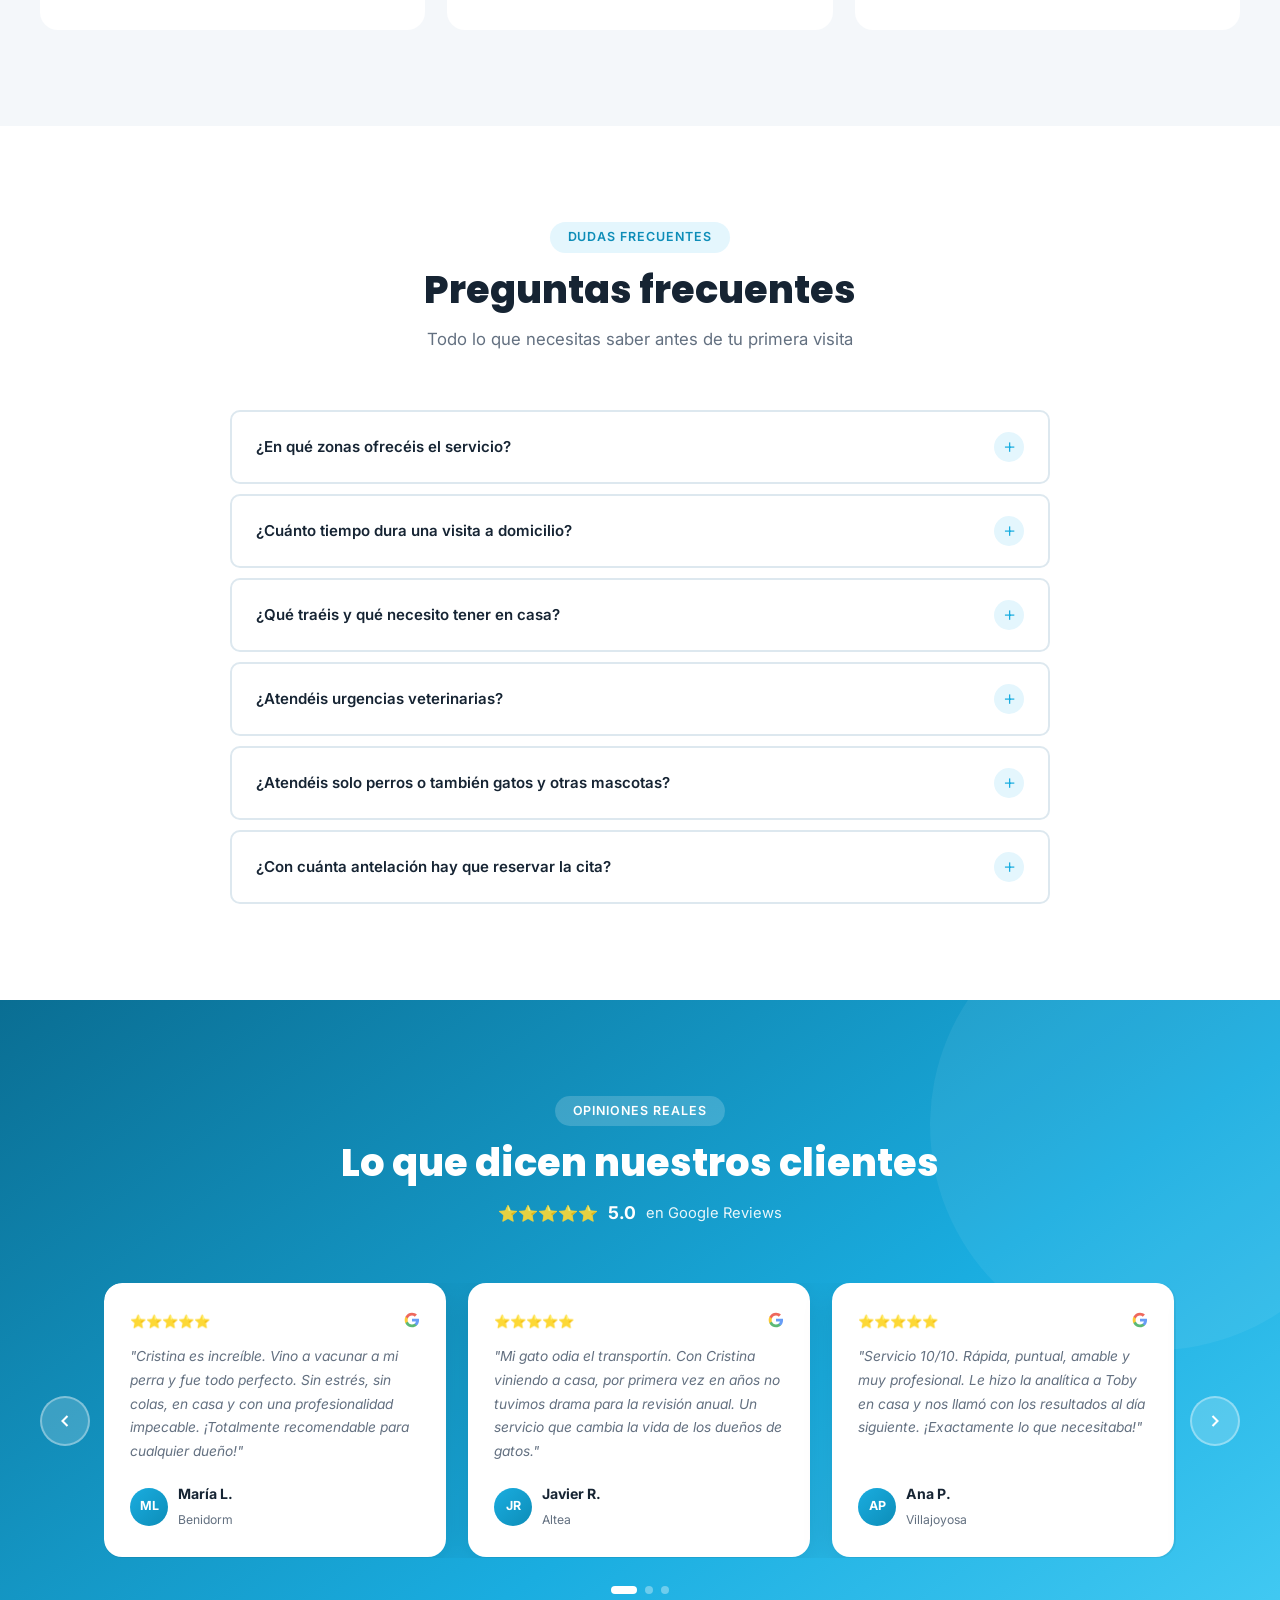
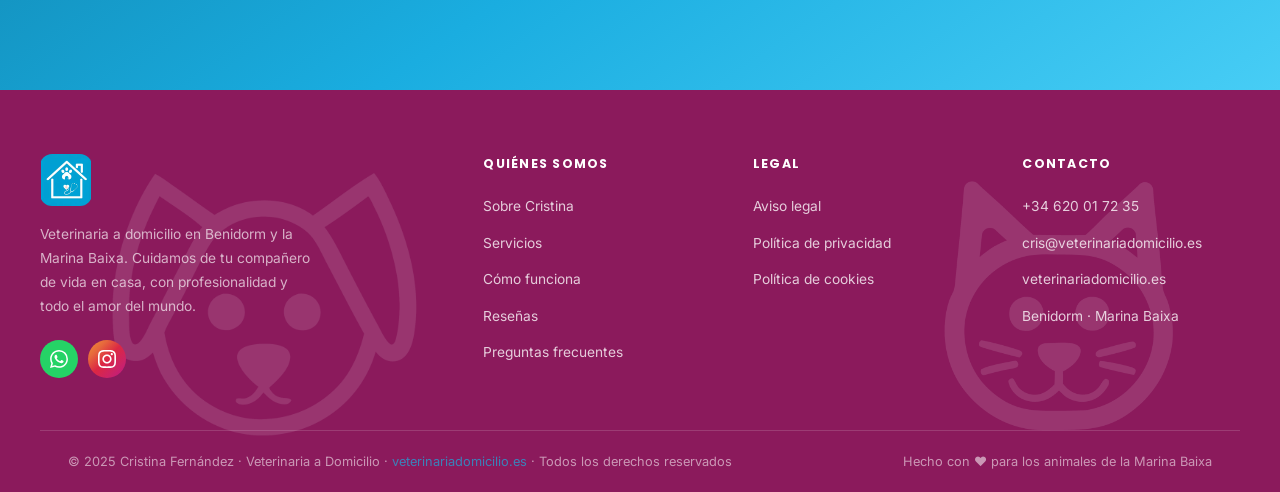
==== commit 2e1bf6ef: "perf: optimize all images to WebP (avg -94% size reduction)" ====
--- a/index.html
+++ b/index.html
@@ -21,7 +21,7 @@
   <nav class="navbar" id="navbar">
     <div class="nav-container">
       <a href="#inicio" class="nav-logo">
-        <img src="img/logo.jpg" alt="Veterinaria a Domicilio" class="logo-img">
+        <img src="img/logo.webp" alt="Veterinaria a Domicilio" class="logo-img">
         <div class="logo-text">
           <span class="logo-name">Cristina Fernández</span>
           <span class="logo-sub">Veterinaria a Domicilio</span>
@@ -79,7 +79,7 @@
       </div>
       <div class="hero-image">
         <div class="hero-img-frame">
-          <img src="img/cristina sin fondo.png" alt="Cristina Fernández, Veterinaria a Domicilio en Benidorm" class="hero-photo">
+          <img src="img/cristina_sin_fondo.webp" alt="Cristina Fernández, Veterinaria a Domicilio en Benidorm" class="hero-photo">
           <div class="hero-badge">
             <div class="badge-stars">⭐⭐⭐⭐⭐</div>
             <div class="badge-info">
@@ -464,7 +464,7 @@
     <div class="footer-top">
       <div class="footer-container">
         <div class="footer-brand">
-          <img src="img/logo.jpg" alt="Logo Veterinaria a Domicilio" class="footer-logo">
+          <img src="img/logo.webp" alt="Logo Veterinaria a Domicilio" class="footer-logo">
           <p data-es="Veterinaria a domicilio en Benidorm y la Marina Baixa. Cuidamos de tu compañero de vida en casa, con profesionalidad y todo el amor del mundo." data-en="Home veterinary service in Benidorm and Marina Baixa. We care for your life companion at home, with professionalism and all the love in the world.">Veterinaria a domicilio en Benidorm y la Marina Baixa. Cuidamos de tu compañero de vida en casa, con profesionalidad y todo el amor del mundo.</p>
           <div class="footer-socials">
             <a href="https://wa.me/34620017235" target="_blank" rel="noopener" class="fsocial wp" aria-label="WhatsApp">
@@ -504,8 +504,8 @@
         </div>
       </div>
     </div>
-    <img src="img/perro fondo.png" alt="" class="footer-deco footer-deco-dog" aria-hidden="true">
-    <img src="img/gato fondo.png" alt="" class="footer-deco footer-deco-cat" aria-hidden="true">
+    <img src="img/perro_fondo.webp" alt="" class="footer-deco footer-deco-dog" aria-hidden="true">
+    <img src="img/gato_fondo.webp" alt="" class="footer-deco footer-deco-cat" aria-hidden="true">
     <div class="footer-bottom">
       <div class="footer-container">
         <p>© 2025 Cristina Fernández · Veterinaria a Domicilio · <a href="https://www.veterinariadomicilio.es">veterinariadomicilio.es</a> · Todos los derechos reservados</p>
--- a/css/style.css
+++ b/css/style.css
@@ -330,18 +330,19 @@
   to   { opacity: 1; transform: translateX(0) scale(1); }
 }
 .hero-photo {
-  width: 420px;
+  width: 480px;
   max-width: 100%;
-  height: 530px;
-  object-fit: cover;
-  object-position: top center;
-  border-radius: 28px 28px 28px 60px;
-  box-shadow: 0 32px 80px rgba(0,0,0,.28), 0 0 0 6px rgba(255,255,255,.15);
+  height: 620px;
+  object-fit: contain;
+  object-position: bottom center;
+  border-radius: 0;
+  filter: drop-shadow(14px 0px 20px rgba(0,0,0,.35));
+  background: transparent;
 }
 
 .hero-badge {
   position: absolute;
-  bottom: 28px; right: -28px;
+  bottom: 28px; right: -60px;
   background: #fff;
   border-radius: 16px;
   padding: 14px 20px;
@@ -368,13 +369,13 @@
 .hero-badge-2 {
   position: absolute;
   top: 22px; right: -22px;
-  background: linear-gradient(135deg, var(--c-primary), var(--c-primary-d));
+  background: linear-gradient(135deg, var(--c-fuchsia), var(--c-fuchsia-d));
   color: #fff;
   border-radius: 50px;
   padding: 8px 16px;
   display: flex; align-items: center; gap: 6px;
   font-size: .82rem; font-weight: 600;
-  box-shadow: 0 6px 20px rgba(26,173,224,.4);
+  box-shadow: 0 6px 20px rgba(233,30,140,.4);
   animation: badgeIn .8s ease .6s both;
 }
 
@@ -1232,9 +1233,9 @@
     padding: 36px 20px 70px;
   }
   .hero-image { order: -1; }
-  .hero-photo { width: 260px; height: 320px; border-radius: 24px 24px 24px 48px; }
-  .hero-badge { right: auto; bottom: -18px; left: 50%; transform: translateX(-50%); }
-  .hero-badge-2 { top: 14px; right: -10px; }
+  .hero-photo { width: 260px; height: 300px; border-radius: 0; margin-left: 0; margin-right: auto; }
+  .hero-badge { position: relative; bottom: auto; left: auto; right: auto; top: auto; transform: none; margin: 12px auto 0; }
+  .hero-badge-2 { top: 10px; right: auto; left: 10px; }
   .hero-actions { justify-content: center; }
   .hero-checks { align-items: center; }
   .hero-desc { margin: 0 auto 2rem; }
@@ -1295,7 +1296,7 @@
   .value-card:first-child { border-radius: var(--radius) var(--radius) 0 0 !important; }
   .value-card:last-child  { border-radius: 0 0 var(--radius) var(--radius) !important; border-bottom: none !important; }
   .hero-actions { flex-direction: column; align-items: center; }
-  .hero-badge-2 { display: none; }
+  .hero-badge-2 { display: inline-flex; width: fit-content; top: 10px; right: -8px; font-size: .72rem; padding: 6px 12px; }
 }
 
 /* ============================================================
